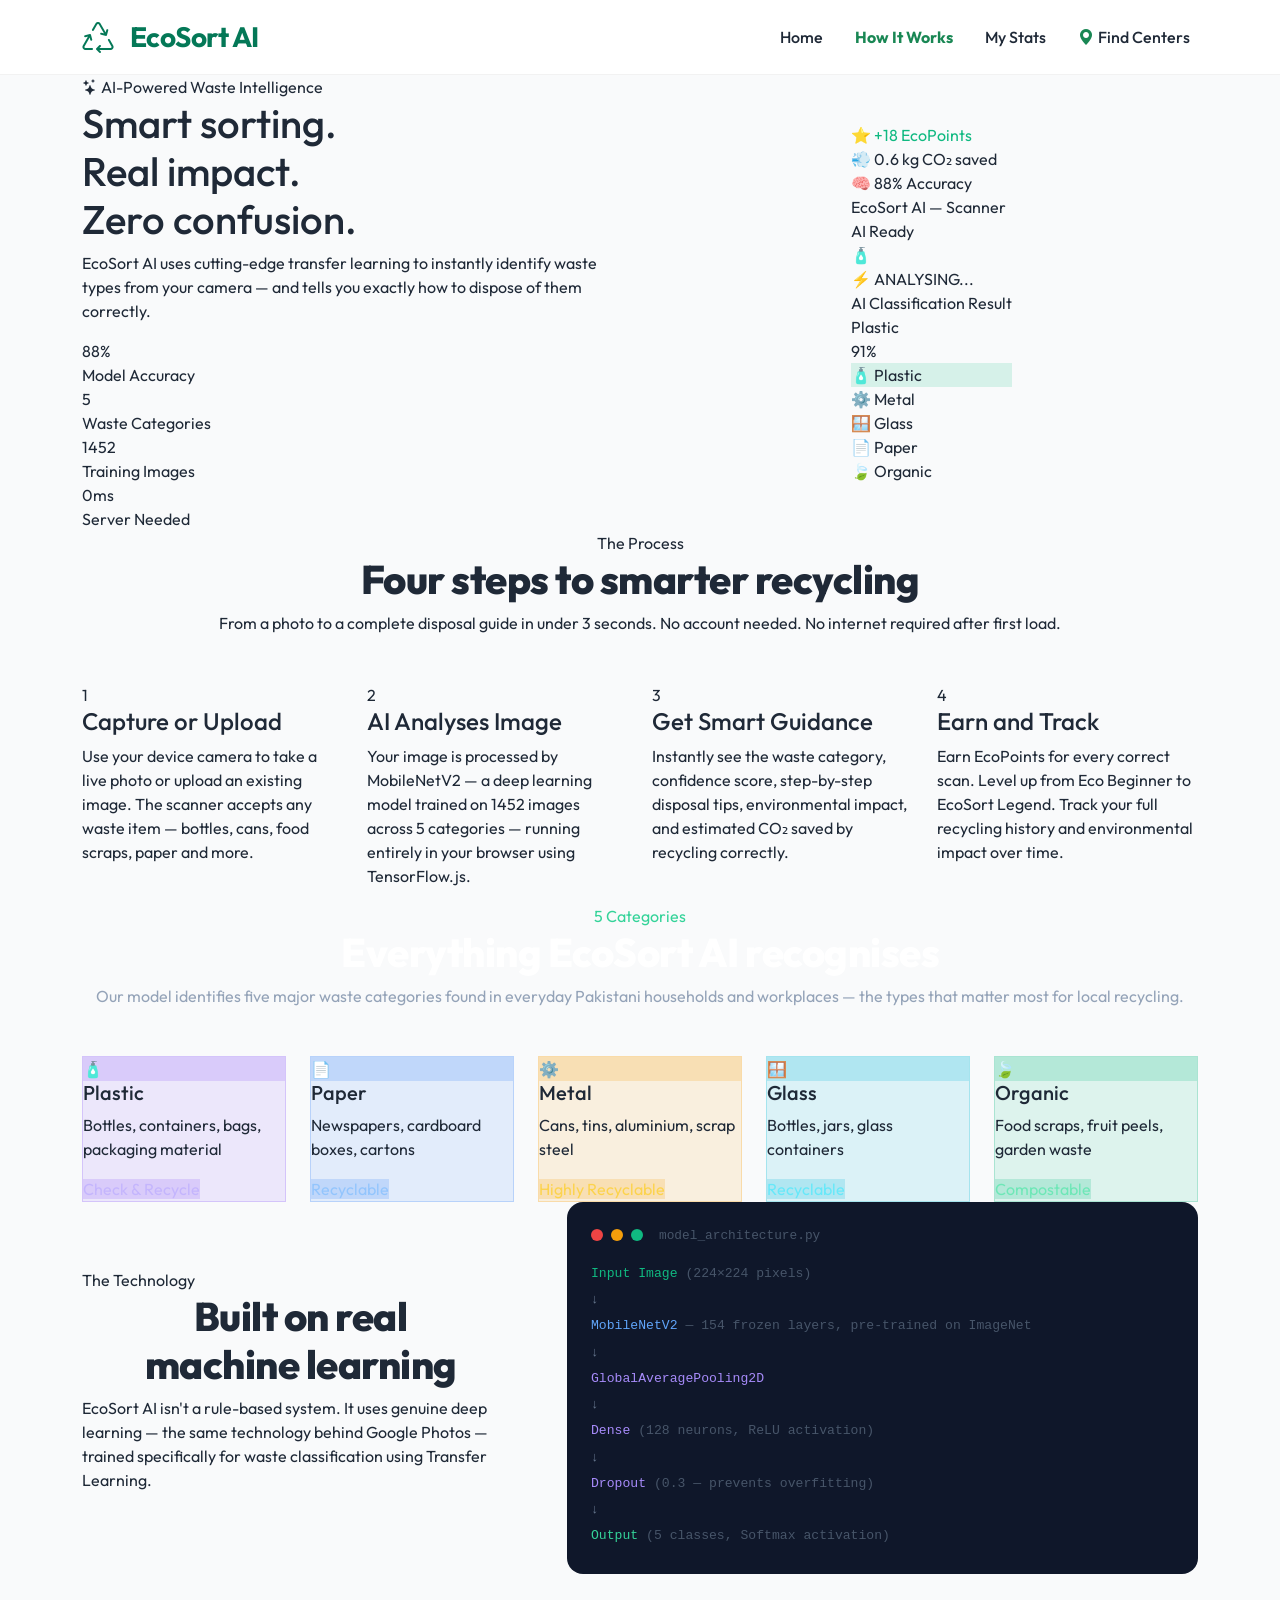
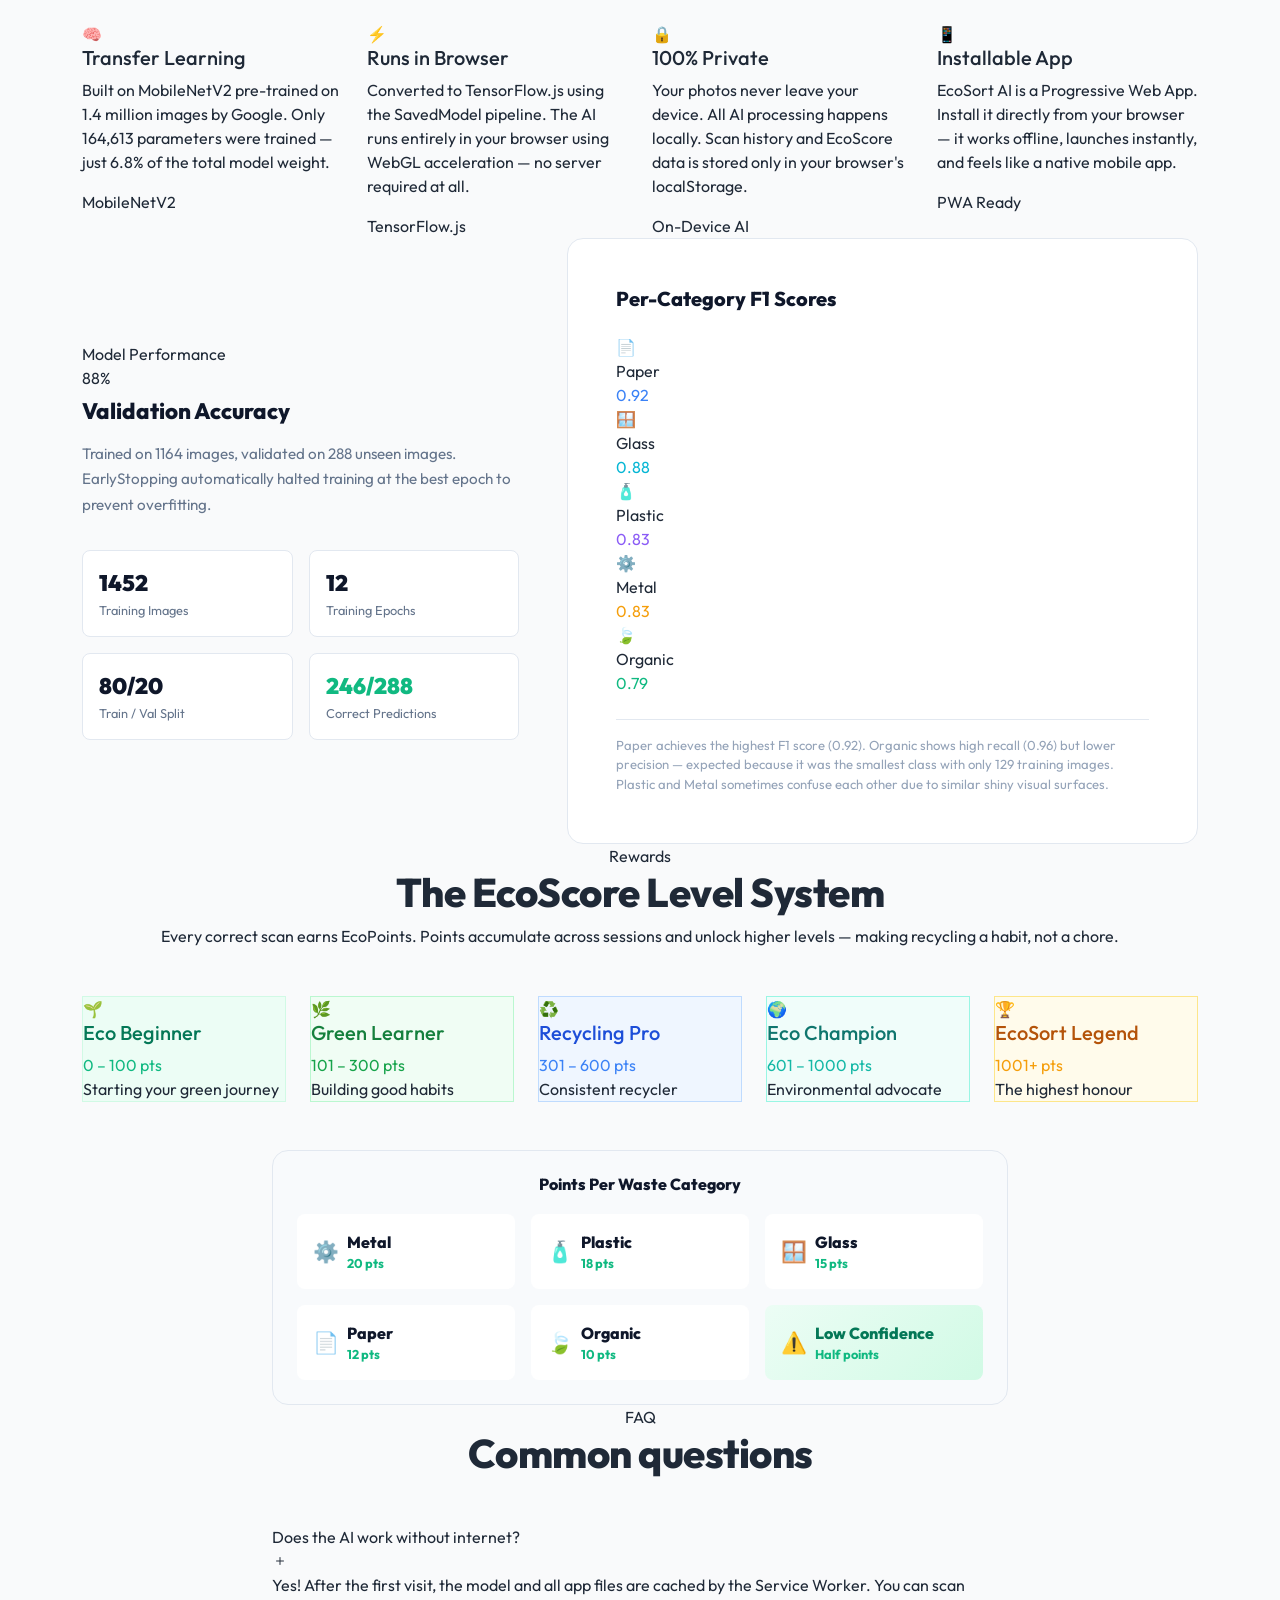
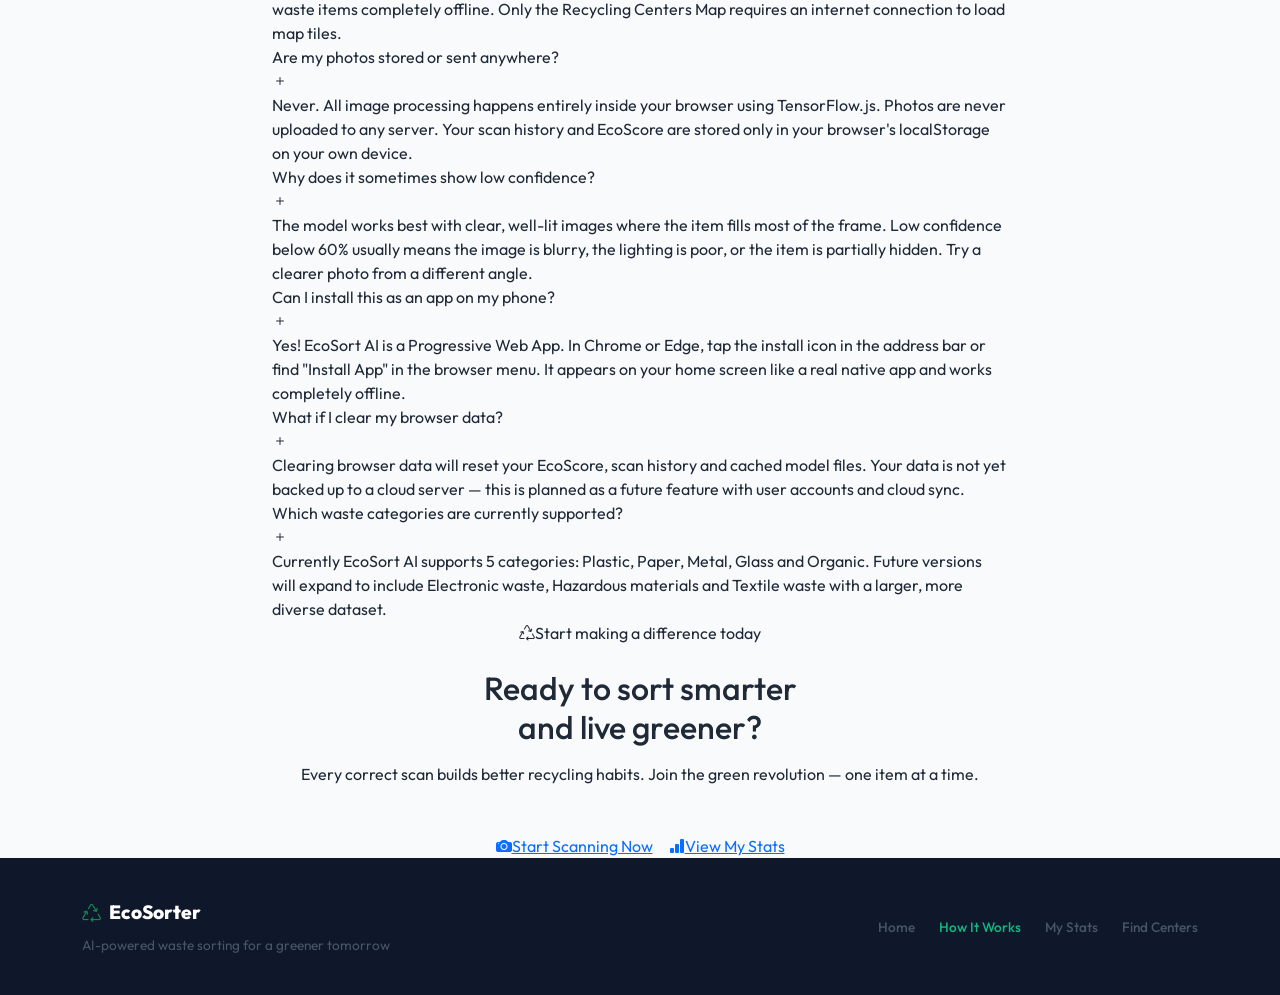
==== about.html @ 0941cddf "Add about page with full explanation of the project" ====
<!DOCTYPE html>
<html lang="en">
<head>
    <meta charset="UTF-8" />
    <meta name="viewport" content="width=device-width, initial-scale=1.0" />
    <title>How It Works — EcoSort AI</title>

    <link href="https://fonts.googleapis.com/css2?family=Outfit:wght@300;400;500;600;700;800;900&display=swap" rel="stylesheet" />
    <link href="https://cdn.jsdelivr.net/npm/bootstrap@5.3.0/dist/css/bootstrap.min.css" rel="stylesheet" />
    <link rel="stylesheet" href="https://cdn.jsdelivr.net/npm/bootstrap-icons@1.11.1/font/bootstrap-icons.css" />
    <link rel="stylesheet" href="css/about.css">
    <link rel="stylesheet" href="css/style.css" />


</head>
<body>

<!-- Navbar -->
<nav class="navbar navbar-expand-lg navbar-custom sticky-top">
    <div class="container">
        <a href="index.html" class="navbar-brand fs-3 d-flex align-items-center gap-3 fw-bold">
            <i class="bi bi-recycle fs-2"></i>EcoSort AI
        </a>
        <button class="navbar-toggler border-0 shadow-none" data-bs-toggle="collapse" data-bs-target="#navlinks">
            <i class="bi bi-list text-dark fs-1"></i>
        </button>
        <div class="collapse navbar-collapse" id="navlinks">
            <ul class="navbar-nav ms-auto align-items-center mt-3 mt-lg-0">
                <li class="nav-item me-lg-3 mb-lg-0 mb-3">
                    <a href="index.html" class="nav-link link-custom">Home</a>
                </li>
                <li class="nav-item mb-lg-0 mb-3 me-lg-3">
                    <a href="how-it-works.html" class="nav-link link-custom text-success fw-bold">How It Works</a>
                </li>
                <li class="nav-item mb-lg-0 mb-3 me-lg-3">
                    <a href="stats.html" class="nav-link link-custom">My Stats</a>
                </li>
                <li class="nav-item mb-lg-0 mb-3">
                    <a href="map.html" class="nav-link link-custom">
                        <i class="bi bi-geo-alt-fill me-1 text-success"></i>Find Centers
                    </a>
                </li>
            </ul>
        </div>
    </div>
</nav>


<!-- Hero -->
<section class="hiw-hero">
    <div class="container position-relative">
        <div class="row align-items-center g-5">
            <div class="col-lg-6">
                <div class="hiw-hero-badge">
                    <i class="bi bi-stars"></i>
                    AI-Powered Waste Intelligence
                </div>
                <h1>Smart sorting.<br /><span>Real impact.</span><br />Zero confusion.</h1>
                <p>EcoSort AI uses cutting-edge transfer learning to instantly identify waste types from your camera — and tells you exactly how to dispose of them correctly.</p>
                <div class="hero-stats">
                    <div class="hero-stat">
                        <div class="num">88<span>%</span></div>
                        <div class="lbl">Model Accuracy</div>
                    </div>
                    <div class="hero-stat">
                        <div class="num">5</div>
                        <div class="lbl">Waste Categories</div>
                    </div>
                    <div class="hero-stat">
                        <div class="num">1452</div>
                        <div class="lbl">Training Images</div>
                    </div>
                    <div class="hero-stat">
                        <div class="num">0<span>ms</span></div>
                        <div class="lbl">Server Needed</div>
                    </div>
                </div>
            </div>
            <div class="col-lg-6 d-flex justify-content-center align-items-center py-4 py-lg-0">
                <div class="scanner-visual-wrap">

                    <!-- Floating badges -->
                    <div class="float-badge float-badge-1">
                        <span>⭐</span>
                        <span style="color:#10B981;">+18 EcoPoints</span>
                    </div>
                    <div class="float-badge float-badge-2">
                        <span>💨</span>
                        <span>0.6 kg CO₂ saved</span>
                    </div>
                    <div class="float-badge-3 d-none d-xl-block">
                        🧠 88% Accuracy
                    </div>

                    <!-- Main scanner card -->
                    <div class="scanner-card-hero">

                        <!-- Top bar -->
                        <div class="scanner-card-topbar">
                            <div class="topbar-dots">
                                <span style="background:#EF4444;"></span>
                                <span style="background:#F59E0B;"></span>
                                <span style="background:#10B981;"></span>
                            </div>
                            <div class="topbar-title">EcoSort AI — Scanner</div>
                            <div class="topbar-status">
                                <div class="topbar-dot-live"></div>
                                AI Ready
                            </div>
                        </div>

                        <!-- Camera viewfinder -->
                        <div class="scanner-viewfinder">
                            <div class="viewfinder-grid"></div>
                            <div class="scan-sweep"></div>

                            <!-- Scanning frame corners -->
                            <div class="scan-frame-hero">
                                <div class="sfh-corner sfh-tl"></div>
                                <div class="sfh-corner sfh-tr"></div>
                                <div class="sfh-corner sfh-bl"></div>
                                <div class="sfh-corner sfh-br"></div>
                            </div>

                            <!-- Animated waste item -->
                            <div class="viewfinder-item" id="viewfinderItem">🧴</div>

                            <div class="scan-processing">⚡ ANALYSING...</div>
                        </div>

                        <!-- Result body -->
                        <div class="scanner-result-body">

                            <!-- Current result display -->
                            <div class="result-category-display">
                                <div class="rcd-label">AI Classification Result</div>
                                <div class="rcd-main">
                                    <div class="rcd-name" id="rcdName">Plastic</div>
                                    <div class="rcd-confidence">91%</div>
                                </div>
                                <div class="rcd-bar-wrap">
                                    <div class="rcd-bar-fill"></div>
                                </div>
                            </div>

                            <!-- All 5 categories mini chips -->
                            <div class="categories-mini-row">
                                <div class="cat-chip">
                                    <span class="cat-chip-emoji">🧴</span>
                                    <span class="cat-chip-name">Plastic</span>
                                </div>
                                <div class="cat-chip">
                                    <span class="cat-chip-emoji">⚙️</span>
                                    <span class="cat-chip-name">Metal</span>
                                </div>
                                <div class="cat-chip">
                                    <span class="cat-chip-emoji">🪟</span>
                                    <span class="cat-chip-name">Glass</span>
                                </div>
                                <div class="cat-chip">
                                    <span class="cat-chip-emoji">📄</span>
                                    <span class="cat-chip-name">Paper</span>
                                </div>
                                <div class="cat-chip">
                                    <span class="cat-chip-emoji">🍃</span>
                                    <span class="cat-chip-name">Organic</span>
                                </div>
                            </div>

                        </div>
                    </div>
                </div>
            </div>
        </div>
    </div>
</section>


<!-- Steps -->
<section class="steps-section">
    <div class="container">
        <div class="text-center mb-5">
            <div class="section-eyebrow">The Process</div>
            <h2 class="section-title">Four steps to <span>smarter recycling</span></h2>
            <p class="section-subtitle mx-auto">From a photo to a complete disposal guide in under 3 seconds. No account needed. No internet required after first load.</p>
        </div>
        <div class="row g-4 align-items-stretch">
            <div class="col-12 col-md-6 col-lg-3">
                <div class="step-card" data-step="1">
                    <div class="step-number">1</div>
                    <h4>Capture or Upload</h4>
                    <p>Use your device camera to take a live photo or upload an existing image. The scanner accepts any waste item — bottles, cans, food scraps, paper and more.</p>
                </div>
            </div>
            <div class="col-12 col-md-6 col-lg-3">
                <div class="step-card" data-step="2">
                    <div class="step-number">2</div>
                    <h4>AI Analyses Image</h4>
                    <p>Your image is processed by MobileNetV2 — a deep learning model trained on 1452 images across 5 categories — running entirely in your browser using TensorFlow.js.</p>
                </div>
            </div>
            <div class="col-12 col-md-6 col-lg-3">
                <div class="step-card" data-step="3">
                    <div class="step-number">3</div>
                    <h4>Get Smart Guidance</h4>
                    <p>Instantly see the waste category, confidence score, step-by-step disposal tips, environmental impact, and estimated CO₂ saved by recycling correctly.</p>
                </div>
            </div>
            <div class="col-12 col-md-6 col-lg-3">
                <div class="step-card" data-step="4">
                    <div class="step-number">4</div>
                    <h4>Earn and Track</h4>
                    <p>Earn EcoPoints for every correct scan. Level up from Eco Beginner to EcoSort Legend. Track your full recycling history and environmental impact over time.</p>
                </div>
            </div>
        </div>
    </div>
</section>


<!-- Categories -->
<section class="categories-section">
    <div class="container">
        <div class="text-center mb-5">
            <div class="section-eyebrow" style="color:#34D399;">5 Categories</div>
            <h2 class="section-title" style="color:white;">Everything EcoSort AI <span>recognises</span></h2>
            <p class="section-subtitle mx-auto" style="color:#94A3B8;">Our model identifies five major waste categories found in everyday Pakistani households and workplaces — the types that matter most for local recycling.</p>
        </div>
        <div class="row g-4">
            <div class="col-6 col-md-4 col-lg">
                <div class="category-card" style="background:rgba(139,92,246,0.12);border:1.5px solid rgba(139,92,246,0.25);">
                    <div class="category-icon-wrap" style="background:rgba(139,92,246,0.2);">🧴</div>
                    <h5>Plastic</h5>
                    <p>Bottles, containers, bags, packaging material</p>
                    <span class="category-tag" style="background:rgba(139,92,246,0.2);color:#C4B5FD;">Check & Recycle</span>
                </div>
            </div>
            <div class="col-6 col-md-4 col-lg">
                <div class="category-card" style="background:rgba(59,130,246,0.12);border:1.5px solid rgba(59,130,246,0.25);">
                    <div class="category-icon-wrap" style="background:rgba(59,130,246,0.2);">📄</div>
                    <h5>Paper</h5>
                    <p>Newspapers, cardboard boxes, cartons</p>
                    <span class="category-tag" style="background:rgba(59,130,246,0.2);color:#93C5FD;">Recyclable</span>
                </div>
            </div>
            <div class="col-6 col-md-4 col-lg">
                <div class="category-card" style="background:rgba(245,158,11,0.12);border:1.5px solid rgba(245,158,11,0.25);">
                    <div class="category-icon-wrap" style="background:rgba(245,158,11,0.2);">⚙️</div>
                    <h5>Metal</h5>
                    <p>Cans, tins, aluminium, scrap steel</p>
                    <span class="category-tag" style="background:rgba(245,158,11,0.2);color:#FCD34D;">Highly Recyclable</span>
                </div>
            </div>
            <div class="col-6 col-md-4 col-lg">
                <div class="category-card" style="background:rgba(6,182,212,0.12);border:1.5px solid rgba(6,182,212,0.25);">
                    <div class="category-icon-wrap" style="background:rgba(6,182,212,0.2);">🪟</div>
                    <h5>Glass</h5>
                    <p>Bottles, jars, glass containers</p>
                    <span class="category-tag" style="background:rgba(6,182,212,0.2);color:#67E8F9;">Recyclable</span>
                </div>
            </div>
            <div class="col-6 col-md-4 col-lg">
                <div class="category-card" style="background:rgba(16,185,129,0.12);border:1.5px solid rgba(16,185,129,0.25);">
                    <div class="category-icon-wrap" style="background:rgba(16,185,129,0.2);">🍃</div>
                    <h5>Organic</h5>
                    <p>Food scraps, fruit peels, garden waste</p>
                    <span class="category-tag" style="background:rgba(16,185,129,0.2);color:#6EE7B7;">Compostable</span>
                </div>
            </div>
        </div>
    </div>
</section>


<!-- Technology -->
<section class="tech-section">
    <div class="container">
        <div class="row align-items-center g-5 mb-5">
            <div class="col-lg-5">
                <div class="section-eyebrow">The Technology</div>
                <h2 class="section-title">Built on real<br /><span>machine learning</span></h2>
                <p class="section-subtitle">EcoSort AI isn't a rule-based system. It uses genuine deep learning — the same technology behind Google Photos — trained specifically for waste classification using Transfer Learning.</p>
            </div>
            <div class="col-lg-7">
                <div class="p-4 rounded-4" style="background:#0F172A;font-family:monospace;">
                    <div class="d-flex align-items-center gap-2 mb-3">
                        <span style="width:12px;height:12px;border-radius:50%;background:#EF4444;display:block;"></span>
                        <span style="width:12px;height:12px;border-radius:50%;background:#F59E0B;display:block;"></span>
                        <span style="width:12px;height:12px;border-radius:50%;background:#10B981;display:block;"></span>
                        <span style="color:#475569;font-size:0.8rem;margin-left:8px;">model_architecture.py</span>
                    </div>
                    <div style="font-size:0.82rem;line-height:2;color:#94A3B8;">
                        <span style="color:#10B981;">Input Image</span><span style="color:#475569;"> (224×224 pixels)</span><br/>
                        <span style="color:#64748B;">   ↓</span><br/>
                        <span style="color:#60A5FA;">MobileNetV2</span><span style="color:#475569;"> — 154 frozen layers, pre-trained on ImageNet</span><br/>
                        <span style="color:#64748B;">   ↓</span><br/>
                        <span style="color:#A78BFA;">GlobalAveragePooling2D</span><br/>
                        <span style="color:#64748B;">   ↓</span><br/>
                        <span style="color:#A78BFA;">Dense</span><span style="color:#475569;"> (128 neurons, ReLU activation)</span><br/>
                        <span style="color:#64748B;">   ↓</span><br/>
                        <span style="color:#A78BFA;">Dropout</span><span style="color:#475569;"> (0.3 — prevents overfitting)</span><br/>
                        <span style="color:#64748B;">   ↓</span><br/>
                        <span style="color:#34D399;">Output</span><span style="color:#475569;"> (5 classes, Softmax activation)</span>
                    </div>
                </div>
            </div>
        </div>
        <div class="row g-4">
            <div class="col-12 col-md-6 col-lg-3">
                <div class="tech-card">
                    <div class="tech-icon">🧠</div>
                    <h5>Transfer Learning</h5>
                    <p>Built on MobileNetV2 pre-trained on 1.4 million images by Google. Only 164,613 parameters were trained — just 6.8% of the total model weight.</p>
                    <span class="tech-badge">MobileNetV2</span>
                </div>
            </div>
            <div class="col-12 col-md-6 col-lg-3">
                <div class="tech-card">
                    <div class="tech-icon">⚡</div>
                    <h5>Runs in Browser</h5>
                    <p>Converted to TensorFlow.js using the SavedModel pipeline. The AI runs entirely in your browser using WebGL acceleration — no server required at all.</p>
                    <span class="tech-badge">TensorFlow.js</span>
                </div>
            </div>
            <div class="col-12 col-md-6 col-lg-3">
                <div class="tech-card">
                    <div class="tech-icon">🔒</div>
                    <h5>100% Private</h5>
                    <p>Your photos never leave your device. All AI processing happens locally. Scan history and EcoScore data is stored only in your browser's localStorage.</p>
                    <span class="tech-badge">On-Device AI</span>
                </div>
            </div>
            <div class="col-12 col-md-6 col-lg-3">
                <div class="tech-card">
                    <div class="tech-icon">📱</div>
                    <h5>Installable App</h5>
                    <p>EcoSort AI is a Progressive Web App. Install it directly from your browser — it works offline, launches instantly, and feels like a native mobile app.</p>
                    <span class="tech-badge">PWA Ready</span>
                </div>
            </div>
        </div>
    </div>
</section>


<!-- Accuracy -->
<section class="accuracy-section">
    <div class="container">
        <div class="row align-items-center g-5">
            <div class="col-lg-5 text-center text-lg-start">
                <div class="section-eyebrow">Model Performance</div>
                <div class="accuracy-big">88%</div>
                <h3 style="font-size:1.4rem;font-weight:800;color:#0F172A;margin-top:8px;margin-bottom:16px;">Validation Accuracy</h3>
                <p style="color:#64748B;font-size:0.95rem;line-height:1.7;">Trained on 1164 images, validated on 288 unseen images. EarlyStopping automatically halted training at the best epoch to prevent overfitting.</p>
                <div class="row g-3 mt-2">
                    <div class="col-6">
                        <div class="p-3 rounded-3" style="background:white;border:1.5px solid #E2E8F0;">
                            <div style="font-size:1.4rem;font-weight:900;color:#0F172A;">1452</div>
                            <div style="font-size:0.8rem;color:#64748B;">Training Images</div>
                        </div>
                    </div>
                    <div class="col-6">
                        <div class="p-3 rounded-3" style="background:white;border:1.5px solid #E2E8F0;">
                            <div style="font-size:1.4rem;font-weight:900;color:#0F172A;">12</div>
                            <div style="font-size:0.8rem;color:#64748B;">Training Epochs</div>
                        </div>
                    </div>
                    <div class="col-6">
                        <div class="p-3 rounded-3" style="background:white;border:1.5px solid #E2E8F0;">
                            <div style="font-size:1.4rem;font-weight:900;color:#0F172A;">80/20</div>
                            <div style="font-size:0.8rem;color:#64748B;">Train / Val Split</div>
                        </div>
                    </div>
                    <div class="col-6">
                        <div class="p-3 rounded-3" style="background:white;border:1.5px solid #E2E8F0;">
                            <div style="font-size:1.4rem;font-weight:900;color:#10B981;">246/288</div>
                            <div style="font-size:0.8rem;color:#64748B;">Correct Predictions</div>
                        </div>
                    </div>
                </div>
            </div>
            <div class="col-lg-7">
                <div class="bg-white p-4 p-md-5 rounded-4" style="border:1.5px solid #E2E8F0;">
                    <h5 style="font-weight:800;color:#0F172A;margin-bottom:24px;">Per-Category F1 Scores</h5>
                    <div class="class-row">
                        <div class="class-emoji">📄</div>
                        <div class="class-name">Paper</div>
                        <div class="class-bar-wrap"><div class="class-bar" style="width:0%;background:linear-gradient(90deg,#3B82F6,#1D4ED8);" data-width="92%"></div></div>
                        <div class="class-pct" style="color:#3B82F6;">0.92</div>
                    </div>
                    <div class="class-row">
                        <div class="class-emoji">🪟</div>
                        <div class="class-name">Glass</div>
                        <div class="class-bar-wrap"><div class="class-bar" style="width:0%;background:linear-gradient(90deg,#06B6D4,#0891B2);" data-width="88%"></div></div>
                        <div class="class-pct" style="color:#06B6D4;">0.88</div>
                    </div>
                    <div class="class-row">
                        <div class="class-emoji">🧴</div>
                        <div class="class-name">Plastic</div>
                        <div class="class-bar-wrap"><div class="class-bar" style="width:0%;background:linear-gradient(90deg,#8B5CF6,#6D28D9);" data-width="83%"></div></div>
                        <div class="class-pct" style="color:#8B5CF6;">0.83</div>
                    </div>
                    <div class="class-row">
                        <div class="class-emoji">⚙️</div>
                        <div class="class-name">Metal</div>
                        <div class="class-bar-wrap"><div class="class-bar" style="width:0%;background:linear-gradient(90deg,#F59E0B,#D97706);" data-width="83%"></div></div>
                        <div class="class-pct" style="color:#F59E0B;">0.83</div>
                    </div>
                    <div class="class-row">
                        <div class="class-emoji">🍃</div>
                        <div class="class-name">Organic</div>
                        <div class="class-bar-wrap"><div class="class-bar" style="width:0%;background:linear-gradient(90deg,#10B981,#047857);" data-width="79%"></div></div>
                        <div class="class-pct" style="color:#10B981;">0.79</div>
                    </div>
                    <p class="mt-4 mb-0" style="font-size:0.82rem;color:#94A3B8;border-top:1px solid #E2E8F0;padding-top:16px;">
                        Paper achieves the highest F1 score (0.92). Organic shows high recall (0.96) but lower precision — expected because it was the smallest class with only 129 training images. Plastic and Metal sometimes confuse each other due to similar shiny visual surfaces.
                    </p>
                </div>
            </div>
        </div>
    </div>
</section>


<!-- EcoScore -->
<section class="ecoscore-section">
    <div class="container">
        <div class="text-center mb-5">
            <div class="section-eyebrow">Rewards</div>
            <h2 class="section-title">The <span>EcoScore</span> Level System</h2>
            <p class="section-subtitle mx-auto">Every correct scan earns EcoPoints. Points accumulate across sessions and unlock higher levels — making recycling a habit, not a chore.</p>
        </div>
        <div class="row g-4 mb-5">
            <div class="col-6 col-md-4 col-lg">
                <div class="score-level-card" style="background:#ECFDF5;border:1.5px solid #D1FAE5;">
                    <div class="score-level-emoji">🌱</div>
                    <h5 style="color:#047857;">Eco Beginner</h5>
                    <div class="pts" style="color:#10B981;">0 – 100 pts</div>
                    <div class="desc">Starting your green journey</div>
                </div>
            </div>
            <div class="col-6 col-md-4 col-lg">
                <div class="score-level-card" style="background:#F0FDF4;border:1.5px solid #BBF7D0;">
                    <div class="score-level-emoji">🌿</div>
                    <h5 style="color:#15803D;">Green Learner</h5>
                    <div class="pts" style="color:#16A34A;">101 – 300 pts</div>
                    <div class="desc">Building good habits</div>
                </div>
            </div>
            <div class="col-6 col-md-4 col-lg">
                <div class="score-level-card" style="background:#EFF6FF;border:1.5px solid #BFDBFE;">
                    <div class="score-level-emoji">♻️</div>
                    <h5 style="color:#1D4ED8;">Recycling Pro</h5>
                    <div class="pts" style="color:#3B82F6;">301 – 600 pts</div>
                    <div class="desc">Consistent recycler</div>
                </div>
            </div>
            <div class="col-6 col-md-4 col-lg">
                <div class="score-level-card" style="background:#F0FDFA;border:1.5px solid #99F6E4;">
                    <div class="score-level-emoji">🌍</div>
                    <h5 style="color:#0F766E;">Eco Champion</h5>
                    <div class="pts" style="color:#14B8A6;">601 – 1000 pts</div>
                    <div class="desc">Environmental advocate</div>
                </div>
            </div>
            <div class="col-6 col-md-4 col-lg">
                <div class="score-level-card" style="background:#FFFBEB;border:1.5px solid #FDE68A;">
                    <div class="score-level-emoji">🏆</div>
                    <h5 style="color:#B45309;">EcoSort Legend</h5>
                    <div class="pts" style="color:#F59E0B;">1001+ pts</div>
                    <div class="desc">The highest honour</div>
                </div>
            </div>
        </div>
        <div class="row justify-content-center">
            <div class="col-lg-8">
                <div class="p-4 rounded-4" style="background:#F8FAFC;border:1.5px solid #E2E8F0;">
                    <h6 style="font-weight:800;color:#0F172A;margin-bottom:20px;text-align:center;">Points Per Waste Category</h6>
                    <div class="row g-3">
                        <div class="col-6 col-md-4">
                            <div class="d-flex align-items-center gap-2 p-3 bg-white rounded-3">
                                <span style="font-size:1.3rem;">⚙️</span>
                                <div><div style="font-weight:800;color:#0F172A;">Metal</div><div style="font-size:0.8rem;color:#10B981;font-weight:700;">20 pts</div></div>
                            </div>
                        </div>
                        <div class="col-6 col-md-4">
                            <div class="d-flex align-items-center gap-2 p-3 bg-white rounded-3">
                                <span style="font-size:1.3rem;">🧴</span>
                                <div><div style="font-weight:800;color:#0F172A;">Plastic</div><div style="font-size:0.8rem;color:#10B981;font-weight:700;">18 pts</div></div>
                            </div>
                        </div>
                        <div class="col-6 col-md-4">
                            <div class="d-flex align-items-center gap-2 p-3 bg-white rounded-3">
                                <span style="font-size:1.3rem;">🪟</span>
                                <div><div style="font-weight:800;color:#0F172A;">Glass</div><div style="font-size:0.8rem;color:#10B981;font-weight:700;">15 pts</div></div>
                            </div>
                        </div>
                        <div class="col-6 col-md-4">
                            <div class="d-flex align-items-center gap-2 p-3 bg-white rounded-3">
                                <span style="font-size:1.3rem;">📄</span>
                                <div><div style="font-weight:800;color:#0F172A;">Paper</div><div style="font-size:0.8rem;color:#10B981;font-weight:700;">12 pts</div></div>
                            </div>
                        </div>
                        <div class="col-6 col-md-4">
                            <div class="d-flex align-items-center gap-2 p-3 bg-white rounded-3">
                                <span style="font-size:1.3rem;">🍃</span>
                                <div><div style="font-weight:800;color:#0F172A;">Organic</div><div style="font-size:0.8rem;color:#10B981;font-weight:700;">10 pts</div></div>
                            </div>
                        </div>
                        <div class="col-6 col-md-4">
                            <div class="d-flex align-items-center gap-2 p-3 rounded-3" style="background:linear-gradient(135deg,#ECFDF5,#D1FAE5);">
                                <span style="font-size:1.3rem;">⚠️</span>
                                <div><div style="font-weight:800;color:#047857;">Low Confidence</div><div style="font-size:0.8rem;color:#10B981;font-weight:700;">Half points</div></div>
                            </div>
                        </div>
                    </div>
                </div>
            </div>
        </div>
    </div>
</section>


<!-- FAQ -->
<section class="faq-section">
    <div class="container">
        <div class="text-center mb-5">
            <div class="section-eyebrow">FAQ</div>
            <h2 class="section-title">Common <span>questions</span></h2>
        </div>
        <div class="row justify-content-center">
            <div class="col-lg-8">

                <div class="faq-item" onclick="toggleFAQ(this)">
                    <div class="faq-question">Does the AI work without internet?<div class="faq-icon"><i class="bi bi-plus"></i></div></div>
                    <div class="faq-answer">Yes! After the first visit, the model and all app files are cached by the Service Worker. You can scan waste items completely offline. Only the Recycling Centers Map requires an internet connection to load map tiles.</div>
                </div>

                <div class="faq-item" onclick="toggleFAQ(this)">
                    <div class="faq-question">Are my photos stored or sent anywhere?<div class="faq-icon"><i class="bi bi-plus"></i></div></div>
                    <div class="faq-answer">Never. All image processing happens entirely inside your browser using TensorFlow.js. Photos are never uploaded to any server. Your scan history and EcoScore are stored only in your browser's localStorage on your own device.</div>
                </div>

                <div class="faq-item" onclick="toggleFAQ(this)">
                    <div class="faq-question">Why does it sometimes show low confidence?<div class="faq-icon"><i class="bi bi-plus"></i></div></div>
                    <div class="faq-answer">The model works best with clear, well-lit images where the item fills most of the frame. Low confidence below 60% usually means the image is blurry, the lighting is poor, or the item is partially hidden. Try a clearer photo from a different angle.</div>
                </div>

                <div class="faq-item" onclick="toggleFAQ(this)">
                    <div class="faq-question">Can I install this as an app on my phone?<div class="faq-icon"><i class="bi bi-plus"></i></div></div>
                    <div class="faq-answer">Yes! EcoSort AI is a Progressive Web App. In Chrome or Edge, tap the install icon in the address bar or find "Install App" in the browser menu. It appears on your home screen like a real native app and works completely offline.</div>
                </div>

                <div class="faq-item" onclick="toggleFAQ(this)">
                    <div class="faq-question">What if I clear my browser data?<div class="faq-icon"><i class="bi bi-plus"></i></div></div>
                    <div class="faq-answer">Clearing browser data will reset your EcoScore, scan history and cached model files. Your data is not yet backed up to a cloud server — this is planned as a future feature with user accounts and cloud sync.</div>
                </div>

                <div class="faq-item" onclick="toggleFAQ(this)">
                    <div class="faq-question">Which waste categories are currently supported?<div class="faq-icon"><i class="bi bi-plus"></i></div></div>
                    <div class="faq-answer">Currently EcoSort AI supports 5 categories: Plastic, Paper, Metal, Glass and Organic. Future versions will expand to include Electronic waste, Hazardous materials and Textile waste with a larger, more diverse dataset.</div>
                </div>

            </div>
        </div>
    </div>
</section>


<!-- CTA -->
<section class="cta-section">
    <div class="container position-relative text-center">
        <div class="row justify-content-center">
            <div class="col-lg-8">
                <div class="hiw-hero-badge d-inline-flex mb-4">
                    <i class="bi bi-recycle"></i>Start making a difference today
                </div>
                <h2>Ready to sort smarter<br />and live <span>greener?</span></h2>
                <p class="mt-3 mb-5">Every correct scan builds better recycling habits. Join the green revolution — one item at a time.</p>
                <div class="d-flex gap-3 justify-content-center flex-wrap">
                    <a href="index.html#scanner" class="btn-cta">
                        <i class="bi bi-camera-fill"></i>Start Scanning Now
                    </a>
                    <a href="stats.html" class="btn-cta-outline">
                        <i class="bi bi-bar-chart-fill"></i>View My Stats
                    </a>
                </div>
            </div>
        </div>
    </div>
</section>


<!-- Footer -->
<footer style="background:#0F172A;padding:40px 0;">
    <div class="container">
        <div class="row align-items-center">
            <div class="col-md-6 text-center text-md-start mb-3 mb-md-0">
                <div style="color:white;font-weight:800;font-size:1.2rem;display:flex;align-items:center;gap:8px;">
                    <i class="bi bi-recycle text-success"></i>EcoSorter
                </div>
                <p style="color:#475569;font-size:0.85rem;margin-top:8px;margin-bottom:0;">AI-powered waste sorting for a greener tomorrow</p>
            </div>
            <div class="col-md-6 text-center text-md-end">
                <div class="d-flex gap-4 justify-content-center justify-content-md-end flex-wrap">
                    <a href="index.html" style="color:#475569;text-decoration:none;font-size:0.85rem;font-weight:500;" onmouseover="this.style.color='#10B981'" onmouseout="this.style.color='#475569'">Home</a>
                    <a href="how-it-works.html" style="color:#10B981;text-decoration:none;font-size:0.85rem;font-weight:500;">How It Works</a>
                    <a href="stats.html" style="color:#475569;text-decoration:none;font-size:0.85rem;font-weight:500;" onmouseover="this.style.color='#10B981'" onmouseout="this.style.color='#475569'">My Stats</a>
                    <a href="map.html" style="color:#475569;text-decoration:none;font-size:0.85rem;font-weight:500;" onmouseover="this.style.color='#10B981'" onmouseout="this.style.color='#475569'">Find Centers</a>
                </div>
            </div>
        </div>
    </div>
</footer>

<script src="https://cdn.jsdelivr.net/npm/bootstrap@5.3.0/dist/js/bootstrap.bundle.min.js"></script>
<script src="js/app.js"></script>
<script>
    // FAQ accordion
    function toggleFAQ(item) {
        const isOpen = item.classList.contains('open');
        document.querySelectorAll('.faq-item').forEach(i => i.classList.remove('open'));
        if (!isOpen) item.classList.add('open');
    }

    // Hero scanner — cycle through waste categories
    const categories = [
        { emoji: '🧴', name: 'Plastic',  conf: '91%' },
        { emoji: '⚙️',  name: 'Metal',   conf: '84%' },
        { emoji: '🪟', name: 'Glass',   conf: '88%' },
        { emoji: '🍃', name: 'Organic', conf: '79%' },
        { emoji: '📄', name: 'Paper',   conf: '95%' },
    ];
    let catIndex = 0;
    const vfItem  = document.getElementById('viewfinderItem');
    const rcdName = document.getElementById('rcdName');
    const chips   = document.querySelectorAll('.cat-chip');

    function cycleCategory() {
        // Fade out
        if (vfItem)  { vfItem.style.opacity  = '0'; vfItem.style.transform  = 'scale(0.6)'; }
        if (rcdName) { rcdName.style.opacity = '0'; rcdName.style.transform = 'translateY(6px)'; }

        setTimeout(() => {
            catIndex = (catIndex + 1) % categories.length;
            const cat = categories[catIndex];

            // Update content
            if (vfItem)  vfItem.textContent  = cat.emoji;
            if (rcdName) rcdName.textContent = cat.name;

            // Highlight matching chip
            chips.forEach((chip, i) => {
                const isActive = i === catIndex % chips.length;
                chip.style.background    = isActive ? 'rgba(16,185,129,0.15)' : 'rgba(255,255,255,0.04)';
                chip.style.borderColor   = isActive ? 'rgba(16,185,129,0.4)'  : 'rgba(255,255,255,0.07)';
            });

            // Fade back in
            if (vfItem) {
                vfItem.style.transition  = 'opacity 0.4s ease, transform 0.4s ease';
                vfItem.style.opacity     = '1';
                vfItem.style.transform   = 'scale(1)';
            }
            if (rcdName) {
                rcdName.style.transition = 'opacity 0.4s ease, transform 0.4s ease';
                rcdName.style.opacity    = '1';
                rcdName.style.transform  = 'translateY(0)';
            }
        }, 350);
    }

    // Set initial styles
    if (vfItem)  { vfItem.style.transition  = 'opacity 0.4s ease, transform 0.4s ease'; }
    if (rcdName) { rcdName.style.transition = 'opacity 0.4s ease, transform 0.4s ease'; }
    // Highlight first chip
    if (chips.length) {
        chips[0].style.background  = 'rgba(16,185,129,0.15)';
        chips[0].style.borderColor = 'rgba(16,185,129,0.4)';
    }
    // Start cycling every 3 seconds
    setInterval(cycleCategory, 3000);

    // Animate accuracy bars when scrolled into view
    const bars = document.querySelectorAll('.class-bar[data-width]');
    const observer = new IntersectionObserver((entries) => {
        entries.forEach(entry => {
            if (entry.isIntersecting) {
                bars.forEach(bar => {
                    setTimeout(() => {
                        bar.style.transition = 'width 1s ease';
                        bar.style.width = bar.getAttribute('data-width');
                    }, 150);
                });
                observer.disconnect();
            }
        });
    }, { threshold: 0.3 });

    const accuracyEl = document.querySelector('.accuracy-section');
    if (accuracyEl) observer.observe(accuracyEl);
</script>

</body>
</html>
---- css/style.css ----
*{
    margin: 0;
    padding: 0;
    box-sizing: border-box;
}

:root{
    --eco-green-primary: #10B981;
    --eco-green-dark: #047857;
    --eco-green-light: #D1FAE5;
    --text-dark: #1F2937;
    --text-muted: #6B7280;
    --bg-color: #F9FAFB;
}
body{
    background-color: var(--bg-color);
    color: var(--text-dark);
    font-family: "Outfit", sans-serif;
}

.navbar-custom{
     background: rgba(255, 255, 255, 0.95);
     border-bottom: 1px solid rgba(0, 0, 0, 0.05);
     backdrop-filter: blur(10px);
     /* background: var(--eco-green-dark); */
}
.navbar-custom .navbar-brand{
    color: var(--eco-green-dark) !important;
    font-weight: 800;
    letter-spacing: -0.5px;
}
.link-custom{
    color: var(--text-dark);
    font-weight: 500;
    transition: color 0.3s ease;
}
.link-custom:hover {
    color: var(--eco-green-primary);
}
/* button span{
    filter: invert(1);
} */



.badge-eco{
    background: linear-gradient(135deg, #10B981, #047857);
    /* color: black; */
    border-radius: 20px;
}

.hero-section{
    background: linear-gradient(135deg, #ECFDF5 0%, rgba(255, 255, 255, 1) 100%);
    padding-top: 120px;
    padding-bottom: 100px;
    position: relative;
    overflow: hidden;
}
.hero-title{
    font-size: 4rem;
    font-weight: 800;
    letter-spacing: -1px;
    color: var(--text-dark);
    line-height: 1.1;
    margin-bottom: 24px;
}
.hero-title span{
     background: linear-gradient(135deg, #10b981, #047857);
        -webkit-background-clip: text;
        -webkit-text-fill-color: transparent;
}
.hero-subtitle {
        font-size: 1.25rem;
        color: var(--text-muted);
        margin-bottom: 40px;
        font-weight: 400;
        line-height: 1.6;
}
.btn-primary-custom{
    /* display: inline-flex;
    justify-content: center;
    align-items: center; */
    background: linear-gradient(135deg, #10b981, #047857);
        color: white;
        border: none;
        padding: 14px 36px;
        border-radius: 30px;
        font-size: 1.1rem;
        font-weight: 600;
        transition: all 0.3s ease;
        box-shadow: 0 4px 15px rgba(16, 185, 129, 0.3);
        text-decoration: none;
}
.btn-primary-custom:hover {
   transform: translateY(-3px);
   box-shadow: 0 8px 25px rgba(16, 185, 129, 0.4);
   color: white;
}
.hero-img {
        max-width: 100%;
        animation: float 6s ease-in-out infinite;
 }
 @keyframes float {
        0% {
          transform: translateY(0px);
        }

        50% {
          transform: translateY(-20px);
        }

        100% {
          transform: translateY(0px);
        }
      }
/* .hero-title{
    white-space: nowrap;
} */

.section-title{
    text-align: center;
    font-weight: 800;
    font-size: 2.5rem;
    letter-spacing: -0.5px;
    color: var(--text-dark);
}

.scanner-card{
    background-color: white;
}

.result-image{
    background-color: var(--eco-green-light);
}
.results-column{
    background-color: white;
    position: relative;
    overflow: hidden;
}
.results-column::before{
    content: "";
    position: absolute;
    top: 0;
    left: 0;
    width: 100%;
    height: 6px;

    background: linear-gradient(90deg, #10b981, #34d399);
}
.webcam-placeholder{
    border: 2px dashed var(--eco-green-primary);
}
.result-tag{
    background-color: var(--eco-green-dark);
    color: white;
    background: rgba(4, 120, 87, 0.8);
}
@media(max-width:244px){
    .result-tag{
        color: var(--eco-green-dark);
        background: none;
    }
}
@media(max-width:288px){
        .webcam-head{
        flex-direction: column;
        justify-content: center;
        align-items: center;
        text-align: center;
    }
}




#cameraOverlay{
    position: fixed !important;
    inset: 0 !important;
    width: 100vw !important;
    height: 100vh !important;
    z-index: 9999 !important;
    background: rgba(0, 0, 0, 0.8);
    overflow: hidden;
    margin-top: 0;

}


.footer-links div{
    padding: 0;
    list-style: none;  
}
.footer-links div a{
    padding: 0;
    list-style: none;
    margin-bottom: 16px;
    color: var(--text-muted);
    text-decoration: none;
    font-weight: 500;
    transition: all 0.3s ease;
}
.footer-links div a:hover{
    color: var(--eco-green-primary);
    padding-left: 6px;
}
.footer-links h5{
    font-weight: 700;
    margin-bottom: 24px;
    color: var(--text-dark);
    font-size: 1.1rem;

}
#subscribeBtn{
    background-color: var(--eco-green-primary);
    border: none;
}

.footer-logo{
    color: var(--eco-green-dark);
    font-weight: 800;
    font-size: 1.5rem;
    margin-bottom: 20px;
    letter-spacing: -0.5px;
}
.footer-text{
    color: var(--text-muted);
    margin-bottom: 24px;
    line-height: 1.6;
}
.social-links a {
    display: inline-flex;
    align-items: center;
    justify-content: center;
    width: 44px;
    height: 44px;
    border-radius: 50%;
    background-color: var(--eco-green-light);
    color: var(--eco-green-dark);
    margin-right: 12px;
    font-size: 1.2rem;

}
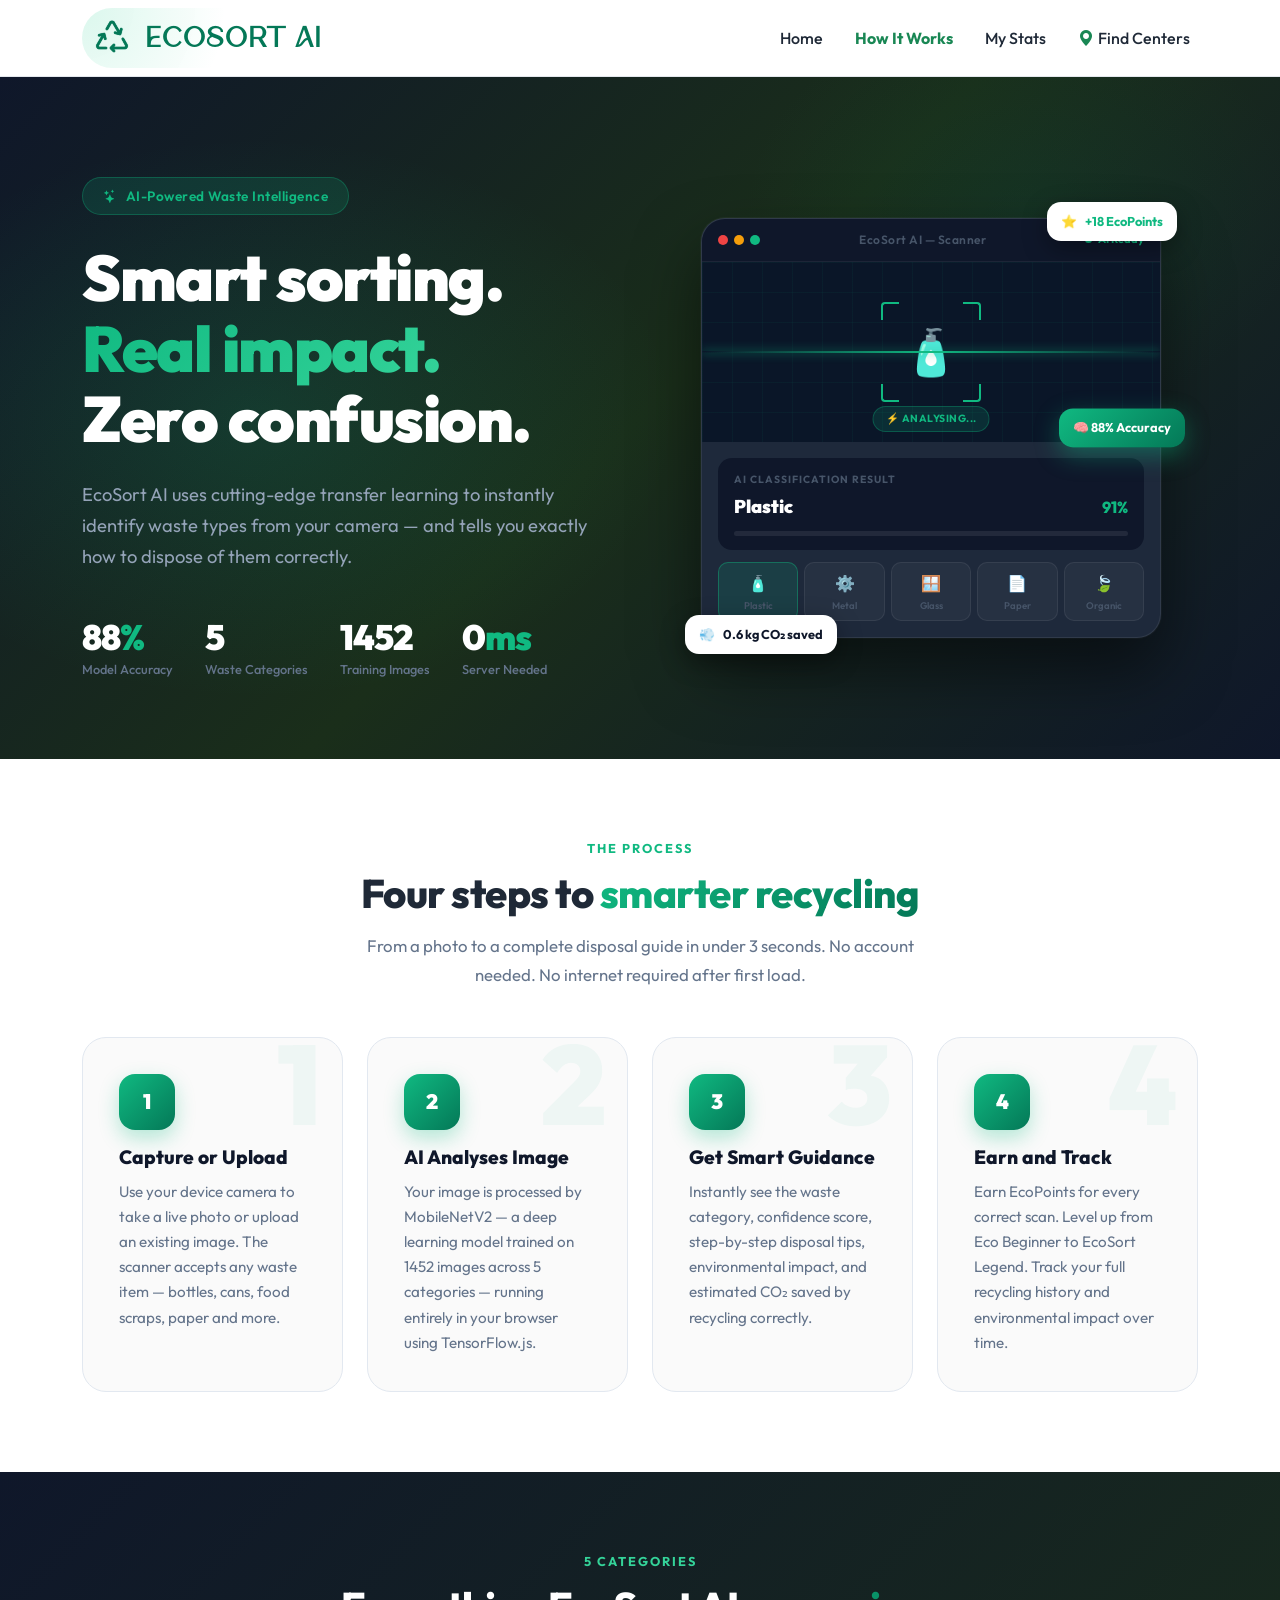
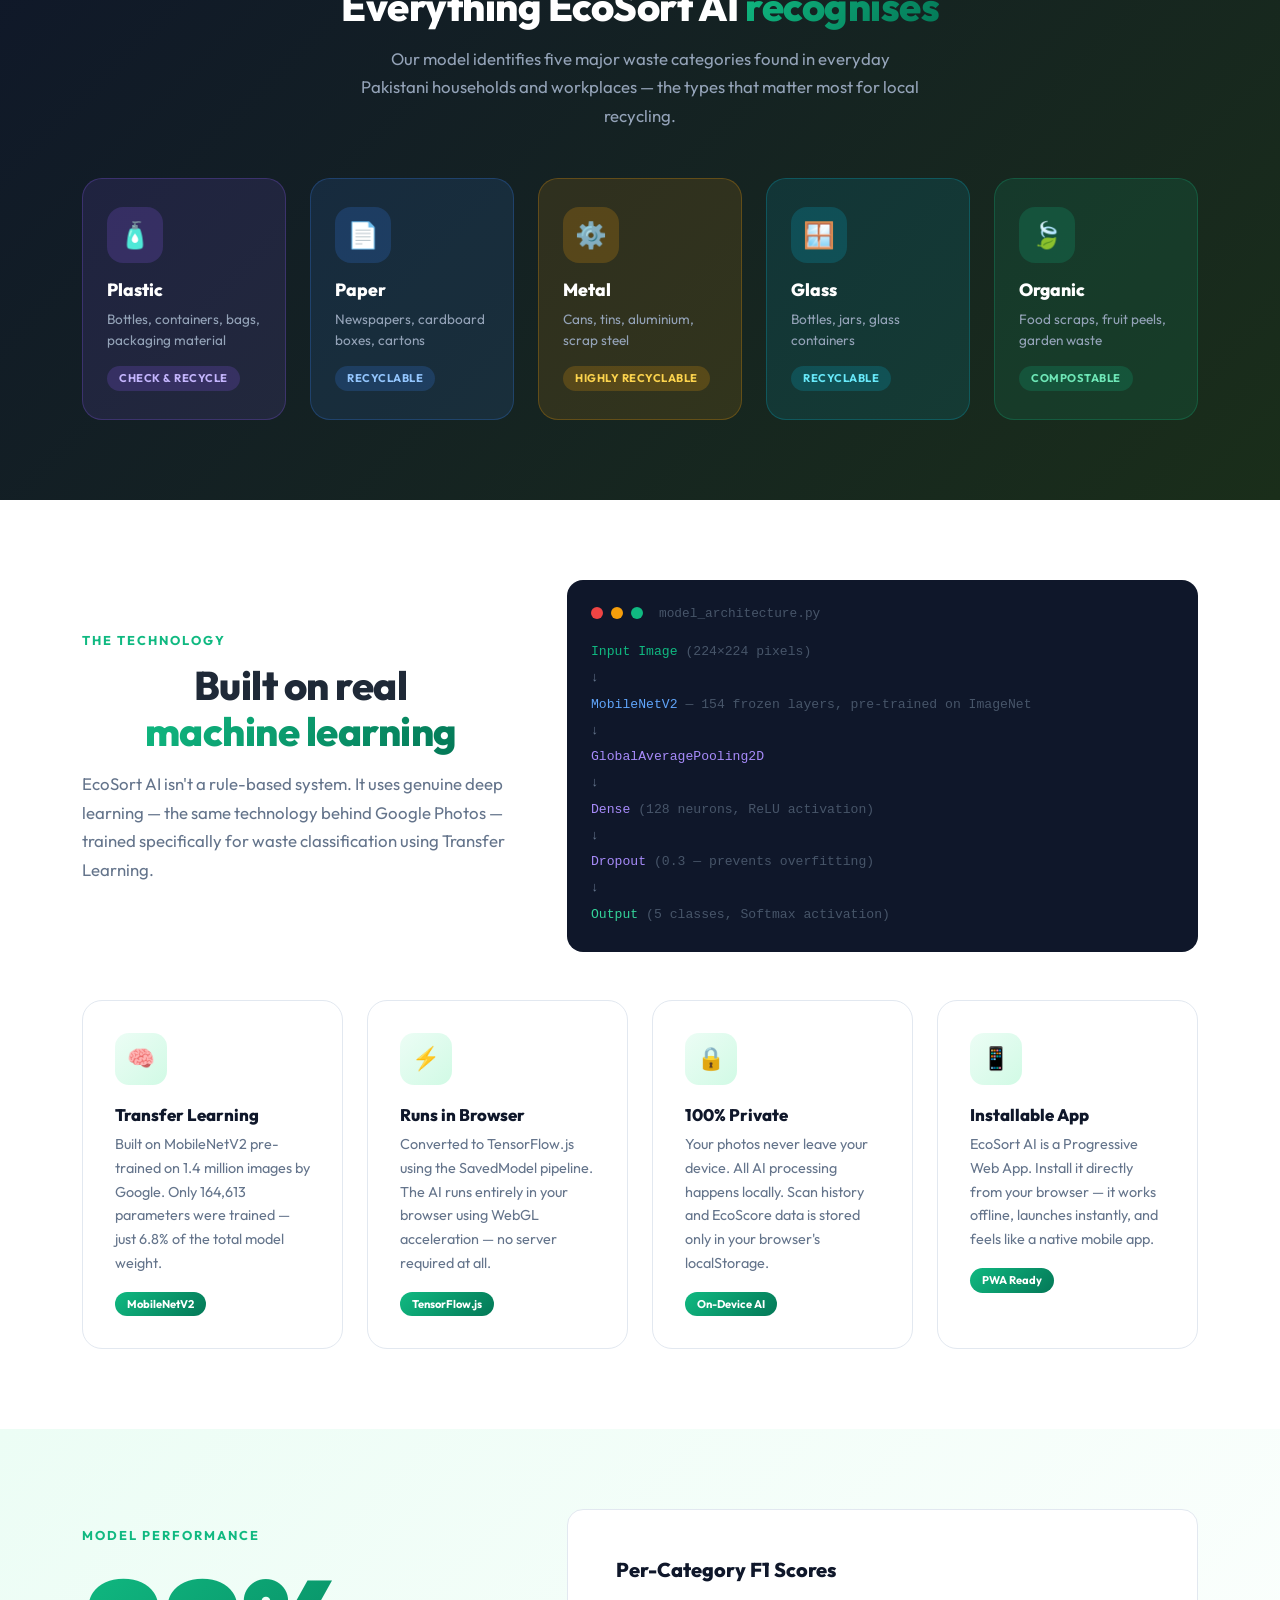
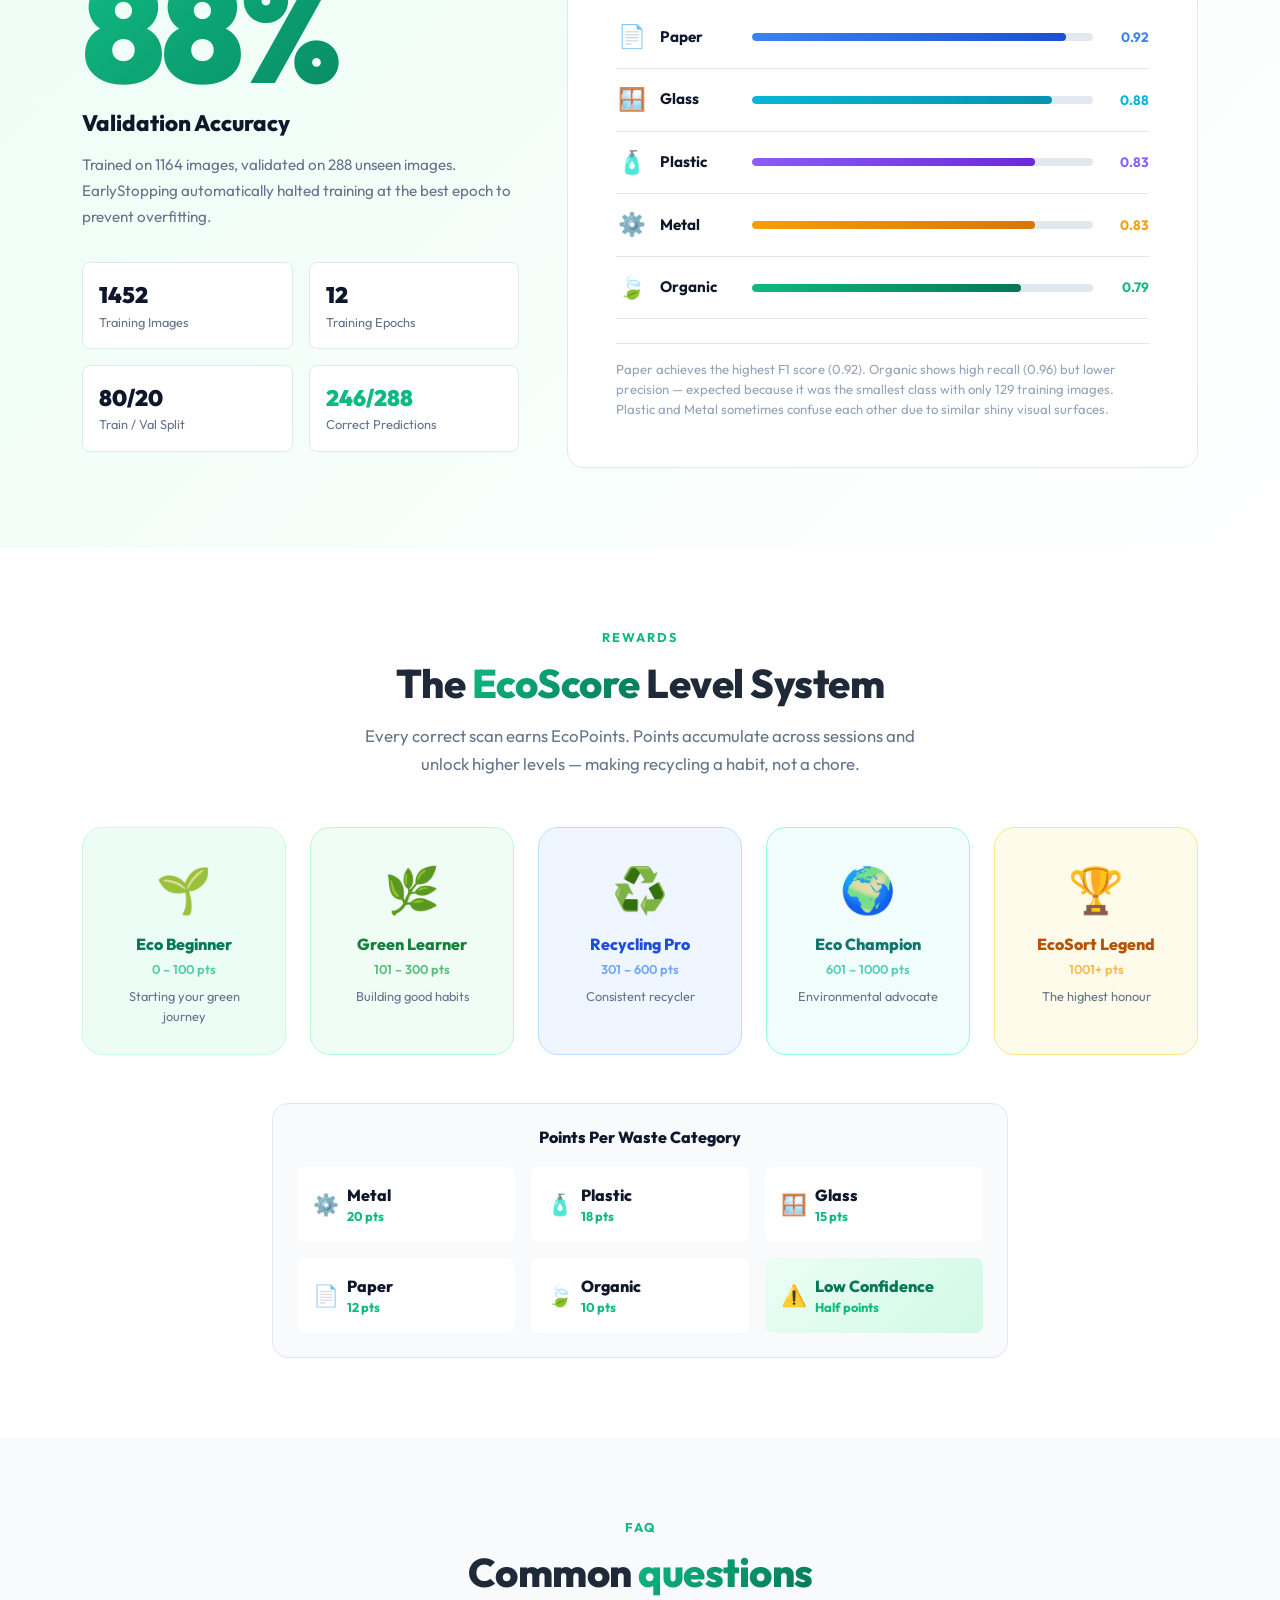
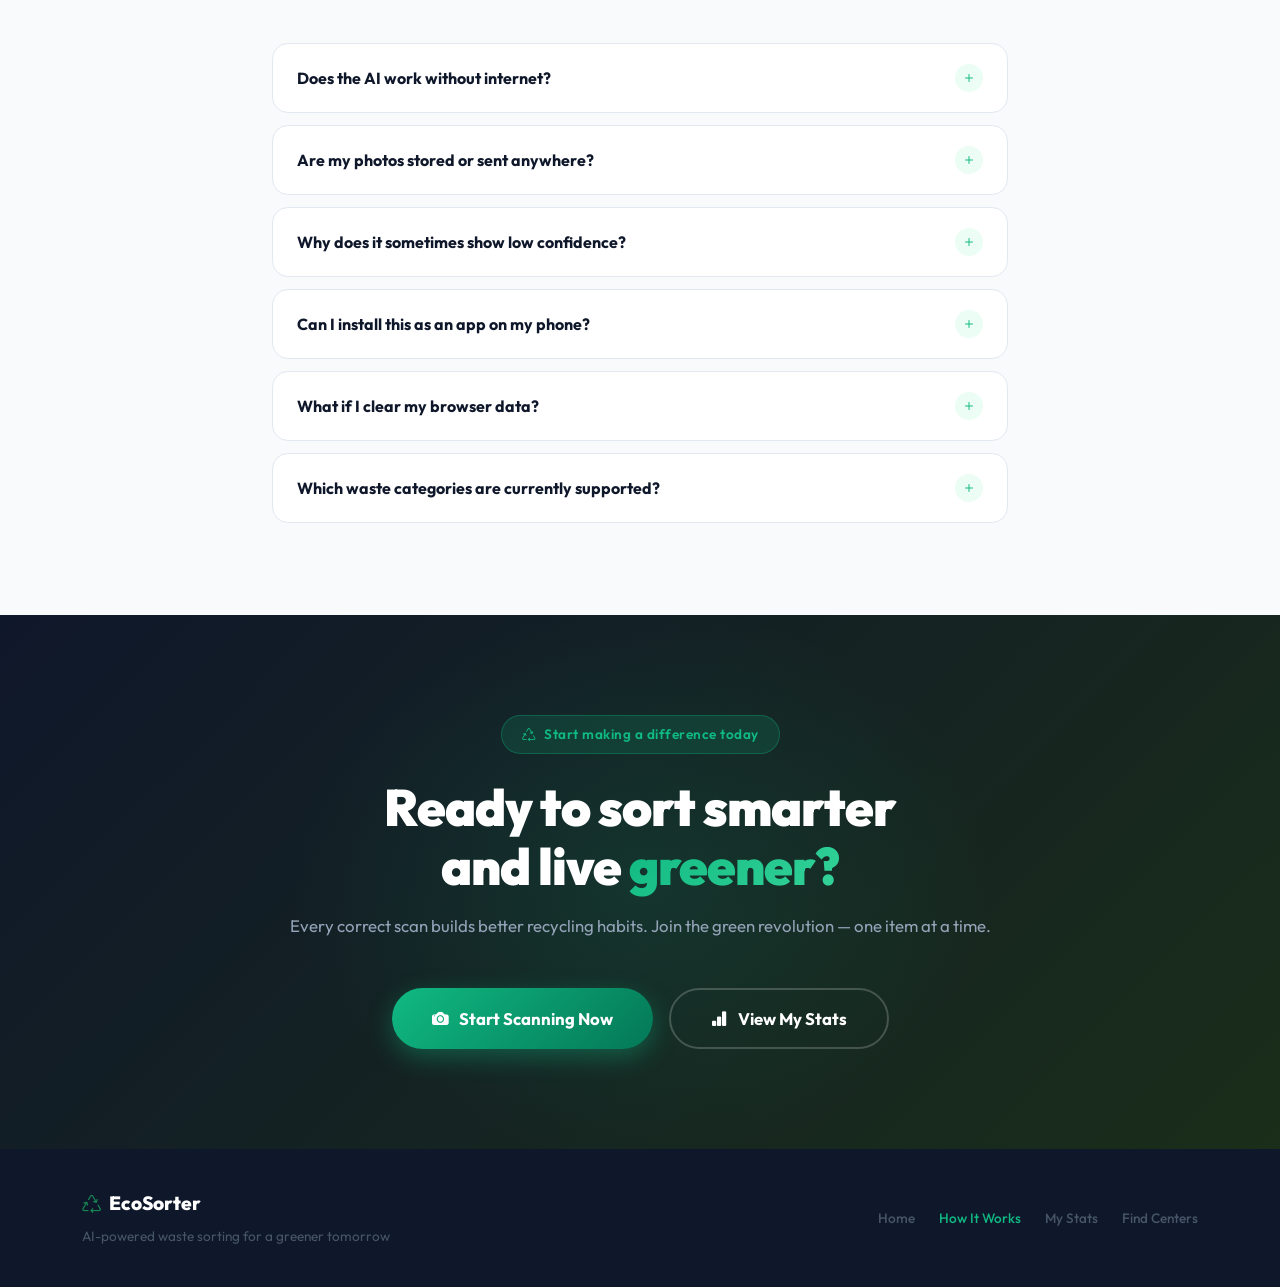
==== commit d54b1efe: "Implement feature X to enhance user experience and optimize performance" ====
--- a/about.html
+++ b/about.html
@@ -1,705 +1,705 @@
-<!DOCTYPE html>
-<html lang="en">
-<head>
-    <meta charset="UTF-8" />
-    <meta name="viewport" content="width=device-width, initial-scale=1.0" />
-    <title>How It Works — EcoSort AI</title>
-
-    <link href="https://fonts.googleapis.com/css2?family=Outfit:wght@300;400;500;600;700;800;900&display=swap" rel="stylesheet" />
-    <link href="https://cdn.jsdelivr.net/npm/bootstrap@5.3.0/dist/css/bootstrap.min.css" rel="stylesheet" />
-    <link rel="stylesheet" href="https://cdn.jsdelivr.net/npm/bootstrap-icons@1.11.1/font/bootstrap-icons.css" />
-    <link rel="stylesheet" href="css/about.css">
-    <link rel="stylesheet" href="css/style.css" />
-
-
-</head>
-<body>
-
-<!-- Navbar -->
-<nav class="navbar navbar-expand-lg navbar-custom sticky-top">
-    <div class="container">
-        <a href="index.html" class="navbar-brand fs-3 d-flex align-items-center gap-3 fw-bold">
-            <i class="bi bi-recycle fs-2"></i>EcoSort AI
-        </a>
-        <button class="navbar-toggler border-0 shadow-none" data-bs-toggle="collapse" data-bs-target="#navlinks">
-            <i class="bi bi-list text-dark fs-1"></i>
-        </button>
-        <div class="collapse navbar-collapse" id="navlinks">
-            <ul class="navbar-nav ms-auto align-items-center mt-3 mt-lg-0">
-                <li class="nav-item me-lg-3 mb-lg-0 mb-3">
-                    <a href="index.html" class="nav-link link-custom">Home</a>
-                </li>
-                <li class="nav-item mb-lg-0 mb-3 me-lg-3">
-                    <a href="how-it-works.html" class="nav-link link-custom text-success fw-bold">How It Works</a>
-                </li>
-                <li class="nav-item mb-lg-0 mb-3 me-lg-3">
-                    <a href="stats.html" class="nav-link link-custom">My Stats</a>
-                </li>
-                <li class="nav-item mb-lg-0 mb-3">
-                    <a href="map.html" class="nav-link link-custom">
-                        <i class="bi bi-geo-alt-fill me-1 text-success"></i>Find Centers
-                    </a>
-                </li>
-            </ul>
-        </div>
-    </div>
-</nav>
-
-
-<!-- Hero -->
-<section class="hiw-hero">
-    <div class="container position-relative">
-        <div class="row align-items-center g-5">
-            <div class="col-lg-6">
-                <div class="hiw-hero-badge">
-                    <i class="bi bi-stars"></i>
-                    AI-Powered Waste Intelligence
-                </div>
-                <h1>Smart sorting.<br /><span>Real impact.</span><br />Zero confusion.</h1>
-                <p>EcoSort AI uses cutting-edge transfer learning to instantly identify waste types from your camera — and tells you exactly how to dispose of them correctly.</p>
-                <div class="hero-stats">
-                    <div class="hero-stat">
-                        <div class="num">88<span>%</span></div>
-                        <div class="lbl">Model Accuracy</div>
-                    </div>
-                    <div class="hero-stat">
-                        <div class="num">5</div>
-                        <div class="lbl">Waste Categories</div>
-                    </div>
-                    <div class="hero-stat">
-                        <div class="num">1452</div>
-                        <div class="lbl">Training Images</div>
-                    </div>
-                    <div class="hero-stat">
-                        <div class="num">0<span>ms</span></div>
-                        <div class="lbl">Server Needed</div>
-                    </div>
-                </div>
-            </div>
-            <div class="col-lg-6 d-flex justify-content-center align-items-center py-4 py-lg-0">
-                <div class="scanner-visual-wrap">
-
-                    <!-- Floating badges -->
-                    <div class="float-badge float-badge-1">
-                        <span>⭐</span>
-                        <span style="color:#10B981;">+18 EcoPoints</span>
-                    </div>
-                    <div class="float-badge float-badge-2">
-                        <span>💨</span>
-                        <span>0.6 kg CO₂ saved</span>
-                    </div>
-                    <div class="float-badge-3 d-none d-xl-block">
-                        🧠 88% Accuracy
-                    </div>
-
-                    <!-- Main scanner card -->
-                    <div class="scanner-card-hero">
-
-                        <!-- Top bar -->
-                        <div class="scanner-card-topbar">
-                            <div class="topbar-dots">
-                                <span style="background:#EF4444;"></span>
-                                <span style="background:#F59E0B;"></span>
-                                <span style="background:#10B981;"></span>
-                            </div>
-                            <div class="topbar-title">EcoSort AI — Scanner</div>
-                            <div class="topbar-status">
-                                <div class="topbar-dot-live"></div>
-                                AI Ready
-                            </div>
-                        </div>
-
-                        <!-- Camera viewfinder -->
-                        <div class="scanner-viewfinder">
-                            <div class="viewfinder-grid"></div>
-                            <div class="scan-sweep"></div>
-
-                            <!-- Scanning frame corners -->
-                            <div class="scan-frame-hero">
-                                <div class="sfh-corner sfh-tl"></div>
-                                <div class="sfh-corner sfh-tr"></div>
-                                <div class="sfh-corner sfh-bl"></div>
-                                <div class="sfh-corner sfh-br"></div>
-                            </div>
-
-                            <!-- Animated waste item -->
-                            <div class="viewfinder-item" id="viewfinderItem">🧴</div>
-
-                            <div class="scan-processing">⚡ ANALYSING...</div>
-                        </div>
-
-                        <!-- Result body -->
-                        <div class="scanner-result-body">
-
-                            <!-- Current result display -->
-                            <div class="result-category-display">
-                                <div class="rcd-label">AI Classification Result</div>
-                                <div class="rcd-main">
-                                    <div class="rcd-name" id="rcdName">Plastic</div>
-                                    <div class="rcd-confidence">91%</div>
-                                </div>
-                                <div class="rcd-bar-wrap">
-                                    <div class="rcd-bar-fill"></div>
-                                </div>
-                            </div>
-
-                            <!-- All 5 categories mini chips -->
-                            <div class="categories-mini-row">
-                                <div class="cat-chip">
-                                    <span class="cat-chip-emoji">🧴</span>
-                                    <span class="cat-chip-name">Plastic</span>
-                                </div>
-                                <div class="cat-chip">
-                                    <span class="cat-chip-emoji">⚙️</span>
-                                    <span class="cat-chip-name">Metal</span>
-                                </div>
-                                <div class="cat-chip">
-                                    <span class="cat-chip-emoji">🪟</span>
-                                    <span class="cat-chip-name">Glass</span>
-                                </div>
-                                <div class="cat-chip">
-                                    <span class="cat-chip-emoji">📄</span>
-                                    <span class="cat-chip-name">Paper</span>
-                                </div>
-                                <div class="cat-chip">
-                                    <span class="cat-chip-emoji">🍃</span>
-                                    <span class="cat-chip-name">Organic</span>
-                                </div>
-                            </div>
-
-                        </div>
-                    </div>
-                </div>
-            </div>
-        </div>
-    </div>
-</section>
-
-
-<!-- Steps -->
-<section class="steps-section">
-    <div class="container">
-        <div class="text-center mb-5">
-            <div class="section-eyebrow">The Process</div>
-            <h2 class="section-title">Four steps to <span>smarter recycling</span></h2>
-            <p class="section-subtitle mx-auto">From a photo to a complete disposal guide in under 3 seconds. No account needed. No internet required after first load.</p>
-        </div>
-        <div class="row g-4 align-items-stretch">
-            <div class="col-12 col-md-6 col-lg-3">
-                <div class="step-card" data-step="1">
-                    <div class="step-number">1</div>
-                    <h4>Capture or Upload</h4>
-                    <p>Use your device camera to take a live photo or upload an existing image. The scanner accepts any waste item — bottles, cans, food scraps, paper and more.</p>
-                </div>
-            </div>
-            <div class="col-12 col-md-6 col-lg-3">
-                <div class="step-card" data-step="2">
-                    <div class="step-number">2</div>
-                    <h4>AI Analyses Image</h4>
-                    <p>Your image is processed by MobileNetV2 — a deep learning model trained on 1452 images across 5 categories — running entirely in your browser using TensorFlow.js.</p>
-                </div>
-            </div>
-            <div class="col-12 col-md-6 col-lg-3">
-                <div class="step-card" data-step="3">
-                    <div class="step-number">3</div>
-                    <h4>Get Smart Guidance</h4>
-                    <p>Instantly see the waste category, confidence score, step-by-step disposal tips, environmental impact, and estimated CO₂ saved by recycling correctly.</p>
-                </div>
-            </div>
-            <div class="col-12 col-md-6 col-lg-3">
-                <div class="step-card" data-step="4">
-                    <div class="step-number">4</div>
-                    <h4>Earn and Track</h4>
-                    <p>Earn EcoPoints for every correct scan. Level up from Eco Beginner to EcoSort Legend. Track your full recycling history and environmental impact over time.</p>
-                </div>
-            </div>
-        </div>
-    </div>
-</section>
-
-
-<!-- Categories -->
-<section class="categories-section">
-    <div class="container">
-        <div class="text-center mb-5">
-            <div class="section-eyebrow" style="color:#34D399;">5 Categories</div>
-            <h2 class="section-title" style="color:white;">Everything EcoSort AI <span>recognises</span></h2>
-            <p class="section-subtitle mx-auto" style="color:#94A3B8;">Our model identifies five major waste categories found in everyday Pakistani households and workplaces — the types that matter most for local recycling.</p>
-        </div>
-        <div class="row g-4">
-            <div class="col-6 col-md-4 col-lg">
-                <div class="category-card" style="background:rgba(139,92,246,0.12);border:1.5px solid rgba(139,92,246,0.25);">
-                    <div class="category-icon-wrap" style="background:rgba(139,92,246,0.2);">🧴</div>
-                    <h5>Plastic</h5>
-                    <p>Bottles, containers, bags, packaging material</p>
-                    <span class="category-tag" style="background:rgba(139,92,246,0.2);color:#C4B5FD;">Check & Recycle</span>
-                </div>
-            </div>
-            <div class="col-6 col-md-4 col-lg">
-                <div class="category-card" style="background:rgba(59,130,246,0.12);border:1.5px solid rgba(59,130,246,0.25);">
-                    <div class="category-icon-wrap" style="background:rgba(59,130,246,0.2);">📄</div>
-                    <h5>Paper</h5>
-                    <p>Newspapers, cardboard boxes, cartons</p>
-                    <span class="category-tag" style="background:rgba(59,130,246,0.2);color:#93C5FD;">Recyclable</span>
-                </div>
-            </div>
-            <div class="col-6 col-md-4 col-lg">
-                <div class="category-card" style="background:rgba(245,158,11,0.12);border:1.5px solid rgba(245,158,11,0.25);">
-                    <div class="category-icon-wrap" style="background:rgba(245,158,11,0.2);">⚙️</div>
-                    <h5>Metal</h5>
-                    <p>Cans, tins, aluminium, scrap steel</p>
-                    <span class="category-tag" style="background:rgba(245,158,11,0.2);color:#FCD34D;">Highly Recyclable</span>
-                </div>
-            </div>
-            <div class="col-6 col-md-4 col-lg">
-                <div class="category-card" style="background:rgba(6,182,212,0.12);border:1.5px solid rgba(6,182,212,0.25);">
-                    <div class="category-icon-wrap" style="background:rgba(6,182,212,0.2);">🪟</div>
-                    <h5>Glass</h5>
-                    <p>Bottles, jars, glass containers</p>
-                    <span class="category-tag" style="background:rgba(6,182,212,0.2);color:#67E8F9;">Recyclable</span>
-                </div>
-            </div>
-            <div class="col-6 col-md-4 col-lg">
-                <div class="category-card" style="background:rgba(16,185,129,0.12);border:1.5px solid rgba(16,185,129,0.25);">
-                    <div class="category-icon-wrap" style="background:rgba(16,185,129,0.2);">🍃</div>
-                    <h5>Organic</h5>
-                    <p>Food scraps, fruit peels, garden waste</p>
-                    <span class="category-tag" style="background:rgba(16,185,129,0.2);color:#6EE7B7;">Compostable</span>
-                </div>
-            </div>
-        </div>
-    </div>
-</section>
-
-
-<!-- Technology -->
-<section class="tech-section">
-    <div class="container">
-        <div class="row align-items-center g-5 mb-5">
-            <div class="col-lg-5">
-                <div class="section-eyebrow">The Technology</div>
-                <h2 class="section-title">Built on real<br /><span>machine learning</span></h2>
-                <p class="section-subtitle">EcoSort AI isn't a rule-based system. It uses genuine deep learning — the same technology behind Google Photos — trained specifically for waste classification using Transfer Learning.</p>
-            </div>
-            <div class="col-lg-7">
-                <div class="p-4 rounded-4" style="background:#0F172A;font-family:monospace;">
-                    <div class="d-flex align-items-center gap-2 mb-3">
-                        <span style="width:12px;height:12px;border-radius:50%;background:#EF4444;display:block;"></span>
-                        <span style="width:12px;height:12px;border-radius:50%;background:#F59E0B;display:block;"></span>
-                        <span style="width:12px;height:12px;border-radius:50%;background:#10B981;display:block;"></span>
-                        <span style="color:#475569;font-size:0.8rem;margin-left:8px;">model_architecture.py</span>
-                    </div>
-                    <div style="font-size:0.82rem;line-height:2;color:#94A3B8;">
-                        <span style="color:#10B981;">Input Image</span><span style="color:#475569;"> (224×224 pixels)</span><br/>
-                        <span style="color:#64748B;">   ↓</span><br/>
-                        <span style="color:#60A5FA;">MobileNetV2</span><span style="color:#475569;"> — 154 frozen layers, pre-trained on ImageNet</span><br/>
-                        <span style="color:#64748B;">   ↓</span><br/>
-                        <span style="color:#A78BFA;">GlobalAveragePooling2D</span><br/>
-                        <span style="color:#64748B;">   ↓</span><br/>
-                        <span style="color:#A78BFA;">Dense</span><span style="color:#475569;"> (128 neurons, ReLU activation)</span><br/>
-                        <span style="color:#64748B;">   ↓</span><br/>
-                        <span style="color:#A78BFA;">Dropout</span><span style="color:#475569;"> (0.3 — prevents overfitting)</span><br/>
-                        <span style="color:#64748B;">   ↓</span><br/>
-                        <span style="color:#34D399;">Output</span><span style="color:#475569;"> (5 classes, Softmax activation)</span>
-                    </div>
-                </div>
-            </div>
-        </div>
-        <div class="row g-4">
-            <div class="col-12 col-md-6 col-lg-3">
-                <div class="tech-card">
-                    <div class="tech-icon">🧠</div>
-                    <h5>Transfer Learning</h5>
-                    <p>Built on MobileNetV2 pre-trained on 1.4 million images by Google. Only 164,613 parameters were trained — just 6.8% of the total model weight.</p>
-                    <span class="tech-badge">MobileNetV2</span>
-                </div>
-            </div>
-            <div class="col-12 col-md-6 col-lg-3">
-                <div class="tech-card">
-                    <div class="tech-icon">⚡</div>
-                    <h5>Runs in Browser</h5>
-                    <p>Converted to TensorFlow.js using the SavedModel pipeline. The AI runs entirely in your browser using WebGL acceleration — no server required at all.</p>
-                    <span class="tech-badge">TensorFlow.js</span>
-                </div>
-            </div>
-            <div class="col-12 col-md-6 col-lg-3">
-                <div class="tech-card">
-                    <div class="tech-icon">🔒</div>
-                    <h5>100% Private</h5>
-                    <p>Your photos never leave your device. All AI processing happens locally. Scan history and EcoScore data is stored only in your browser's localStorage.</p>
-                    <span class="tech-badge">On-Device AI</span>
-                </div>
-            </div>
-            <div class="col-12 col-md-6 col-lg-3">
-                <div class="tech-card">
-                    <div class="tech-icon">📱</div>
-                    <h5>Installable App</h5>
-                    <p>EcoSort AI is a Progressive Web App. Install it directly from your browser — it works offline, launches instantly, and feels like a native mobile app.</p>
-                    <span class="tech-badge">PWA Ready</span>
-                </div>
-            </div>
-        </div>
-    </div>
-</section>
-
-
-<!-- Accuracy -->
-<section class="accuracy-section">
-    <div class="container">
-        <div class="row align-items-center g-5">
-            <div class="col-lg-5 text-center text-lg-start">
-                <div class="section-eyebrow">Model Performance</div>
-                <div class="accuracy-big">88%</div>
-                <h3 style="font-size:1.4rem;font-weight:800;color:#0F172A;margin-top:8px;margin-bottom:16px;">Validation Accuracy</h3>
-                <p style="color:#64748B;font-size:0.95rem;line-height:1.7;">Trained on 1164 images, validated on 288 unseen images. EarlyStopping automatically halted training at the best epoch to prevent overfitting.</p>
-                <div class="row g-3 mt-2">
-                    <div class="col-6">
-                        <div class="p-3 rounded-3" style="background:white;border:1.5px solid #E2E8F0;">
-                            <div style="font-size:1.4rem;font-weight:900;color:#0F172A;">1452</div>
-                            <div style="font-size:0.8rem;color:#64748B;">Training Images</div>
-                        </div>
-                    </div>
-                    <div class="col-6">
-                        <div class="p-3 rounded-3" style="background:white;border:1.5px solid #E2E8F0;">
-                            <div style="font-size:1.4rem;font-weight:900;color:#0F172A;">12</div>
-                            <div style="font-size:0.8rem;color:#64748B;">Training Epochs</div>
-                        </div>
-                    </div>
-                    <div class="col-6">
-                        <div class="p-3 rounded-3" style="background:white;border:1.5px solid #E2E8F0;">
-                            <div style="font-size:1.4rem;font-weight:900;color:#0F172A;">80/20</div>
-                            <div style="font-size:0.8rem;color:#64748B;">Train / Val Split</div>
-                        </div>
-                    </div>
-                    <div class="col-6">
-                        <div class="p-3 rounded-3" style="background:white;border:1.5px solid #E2E8F0;">
-                            <div style="font-size:1.4rem;font-weight:900;color:#10B981;">246/288</div>
-                            <div style="font-size:0.8rem;color:#64748B;">Correct Predictions</div>
-                        </div>
-                    </div>
-                </div>
-            </div>
-            <div class="col-lg-7">
-                <div class="bg-white p-4 p-md-5 rounded-4" style="border:1.5px solid #E2E8F0;">
-                    <h5 style="font-weight:800;color:#0F172A;margin-bottom:24px;">Per-Category F1 Scores</h5>
-                    <div class="class-row">
-                        <div class="class-emoji">📄</div>
-                        <div class="class-name">Paper</div>
-                        <div class="class-bar-wrap"><div class="class-bar" style="width:0%;background:linear-gradient(90deg,#3B82F6,#1D4ED8);" data-width="92%"></div></div>
-                        <div class="class-pct" style="color:#3B82F6;">0.92</div>
-                    </div>
-                    <div class="class-row">
-                        <div class="class-emoji">🪟</div>
-                        <div class="class-name">Glass</div>
-                        <div class="class-bar-wrap"><div class="class-bar" style="width:0%;background:linear-gradient(90deg,#06B6D4,#0891B2);" data-width="88%"></div></div>
-                        <div class="class-pct" style="color:#06B6D4;">0.88</div>
-                    </div>
-                    <div class="class-row">
-                        <div class="class-emoji">🧴</div>
-                        <div class="class-name">Plastic</div>
-                        <div class="class-bar-wrap"><div class="class-bar" style="width:0%;background:linear-gradient(90deg,#8B5CF6,#6D28D9);" data-width="83%"></div></div>
-                        <div class="class-pct" style="color:#8B5CF6;">0.83</div>
-                    </div>
-                    <div class="class-row">
-                        <div class="class-emoji">⚙️</div>
-                        <div class="class-name">Metal</div>
-                        <div class="class-bar-wrap"><div class="class-bar" style="width:0%;background:linear-gradient(90deg,#F59E0B,#D97706);" data-width="83%"></div></div>
-                        <div class="class-pct" style="color:#F59E0B;">0.83</div>
-                    </div>
-                    <div class="class-row">
-                        <div class="class-emoji">🍃</div>
-                        <div class="class-name">Organic</div>
-                        <div class="class-bar-wrap"><div class="class-bar" style="width:0%;background:linear-gradient(90deg,#10B981,#047857);" data-width="79%"></div></div>
-                        <div class="class-pct" style="color:#10B981;">0.79</div>
-                    </div>
-                    <p class="mt-4 mb-0" style="font-size:0.82rem;color:#94A3B8;border-top:1px solid #E2E8F0;padding-top:16px;">
-                        Paper achieves the highest F1 score (0.92). Organic shows high recall (0.96) but lower precision — expected because it was the smallest class with only 129 training images. Plastic and Metal sometimes confuse each other due to similar shiny visual surfaces.
-                    </p>
-                </div>
-            </div>
-        </div>
-    </div>
-</section>
-
-
-<!-- EcoScore -->
-<section class="ecoscore-section">
-    <div class="container">
-        <div class="text-center mb-5">
-            <div class="section-eyebrow">Rewards</div>
-            <h2 class="section-title">The <span>EcoScore</span> Level System</h2>
-            <p class="section-subtitle mx-auto">Every correct scan earns EcoPoints. Points accumulate across sessions and unlock higher levels — making recycling a habit, not a chore.</p>
-        </div>
-        <div class="row g-4 mb-5">
-            <div class="col-6 col-md-4 col-lg">
-                <div class="score-level-card" style="background:#ECFDF5;border:1.5px solid #D1FAE5;">
-                    <div class="score-level-emoji">🌱</div>
-                    <h5 style="color:#047857;">Eco Beginner</h5>
-                    <div class="pts" style="color:#10B981;">0 – 100 pts</div>
-                    <div class="desc">Starting your green journey</div>
-                </div>
-            </div>
-            <div class="col-6 col-md-4 col-lg">
-                <div class="score-level-card" style="background:#F0FDF4;border:1.5px solid #BBF7D0;">
-                    <div class="score-level-emoji">🌿</div>
-                    <h5 style="color:#15803D;">Green Learner</h5>
-                    <div class="pts" style="color:#16A34A;">101 – 300 pts</div>
-                    <div class="desc">Building good habits</div>
-                </div>
-            </div>
-            <div class="col-6 col-md-4 col-lg">
-                <div class="score-level-card" style="background:#EFF6FF;border:1.5px solid #BFDBFE;">
-                    <div class="score-level-emoji">♻️</div>
-                    <h5 style="color:#1D4ED8;">Recycling Pro</h5>
-                    <div class="pts" style="color:#3B82F6;">301 – 600 pts</div>
-                    <div class="desc">Consistent recycler</div>
-                </div>
-            </div>
-            <div class="col-6 col-md-4 col-lg">
-                <div class="score-level-card" style="background:#F0FDFA;border:1.5px solid #99F6E4;">
-                    <div class="score-level-emoji">🌍</div>
-                    <h5 style="color:#0F766E;">Eco Champion</h5>
-                    <div class="pts" style="color:#14B8A6;">601 – 1000 pts</div>
-                    <div class="desc">Environmental advocate</div>
-                </div>
-            </div>
-            <div class="col-6 col-md-4 col-lg">
-                <div class="score-level-card" style="background:#FFFBEB;border:1.5px solid #FDE68A;">
-                    <div class="score-level-emoji">🏆</div>
-                    <h5 style="color:#B45309;">EcoSort Legend</h5>
-                    <div class="pts" style="color:#F59E0B;">1001+ pts</div>
-                    <div class="desc">The highest honour</div>
-                </div>
-            </div>
-        </div>
-        <div class="row justify-content-center">
-            <div class="col-lg-8">
-                <div class="p-4 rounded-4" style="background:#F8FAFC;border:1.5px solid #E2E8F0;">
-                    <h6 style="font-weight:800;color:#0F172A;margin-bottom:20px;text-align:center;">Points Per Waste Category</h6>
-                    <div class="row g-3">
-                        <div class="col-6 col-md-4">
-                            <div class="d-flex align-items-center gap-2 p-3 bg-white rounded-3">
-                                <span style="font-size:1.3rem;">⚙️</span>
-                                <div><div style="font-weight:800;color:#0F172A;">Metal</div><div style="font-size:0.8rem;color:#10B981;font-weight:700;">20 pts</div></div>
-                            </div>
-                        </div>
-                        <div class="col-6 col-md-4">
-                            <div class="d-flex align-items-center gap-2 p-3 bg-white rounded-3">
-                                <span style="font-size:1.3rem;">🧴</span>
-                                <div><div style="font-weight:800;color:#0F172A;">Plastic</div><div style="font-size:0.8rem;color:#10B981;font-weight:700;">18 pts</div></div>
-                            </div>
-                        </div>
-                        <div class="col-6 col-md-4">
-                            <div class="d-flex align-items-center gap-2 p-3 bg-white rounded-3">
-                                <span style="font-size:1.3rem;">🪟</span>
-                                <div><div style="font-weight:800;color:#0F172A;">Glass</div><div style="font-size:0.8rem;color:#10B981;font-weight:700;">15 pts</div></div>
-                            </div>
-                        </div>
-                        <div class="col-6 col-md-4">
-                            <div class="d-flex align-items-center gap-2 p-3 bg-white rounded-3">
-                                <span style="font-size:1.3rem;">📄</span>
-                                <div><div style="font-weight:800;color:#0F172A;">Paper</div><div style="font-size:0.8rem;color:#10B981;font-weight:700;">12 pts</div></div>
-                            </div>
-                        </div>
-                        <div class="col-6 col-md-4">
-                            <div class="d-flex align-items-center gap-2 p-3 bg-white rounded-3">
-                                <span style="font-size:1.3rem;">🍃</span>
-                                <div><div style="font-weight:800;color:#0F172A;">Organic</div><div style="font-size:0.8rem;color:#10B981;font-weight:700;">10 pts</div></div>
-                            </div>
-                        </div>
-                        <div class="col-6 col-md-4">
-                            <div class="d-flex align-items-center gap-2 p-3 rounded-3" style="background:linear-gradient(135deg,#ECFDF5,#D1FAE5);">
-                                <span style="font-size:1.3rem;">⚠️</span>
-                                <div><div style="font-weight:800;color:#047857;">Low Confidence</div><div style="font-size:0.8rem;color:#10B981;font-weight:700;">Half points</div></div>
-                            </div>
-                        </div>
-                    </div>
-                </div>
-            </div>
-        </div>
-    </div>
-</section>
-
-
-<!-- FAQ -->
-<section class="faq-section">
-    <div class="container">
-        <div class="text-center mb-5">
-            <div class="section-eyebrow">FAQ</div>
-            <h2 class="section-title">Common <span>questions</span></h2>
-        </div>
-        <div class="row justify-content-center">
-            <div class="col-lg-8">
-
-                <div class="faq-item" onclick="toggleFAQ(this)">
-                    <div class="faq-question">Does the AI work without internet?<div class="faq-icon"><i class="bi bi-plus"></i></div></div>
-                    <div class="faq-answer">Yes! After the first visit, the model and all app files are cached by the Service Worker. You can scan waste items completely offline. Only the Recycling Centers Map requires an internet connection to load map tiles.</div>
-                </div>
-
-                <div class="faq-item" onclick="toggleFAQ(this)">
-                    <div class="faq-question">Are my photos stored or sent anywhere?<div class="faq-icon"><i class="bi bi-plus"></i></div></div>
-                    <div class="faq-answer">Never. All image processing happens entirely inside your browser using TensorFlow.js. Photos are never uploaded to any server. Your scan history and EcoScore are stored only in your browser's localStorage on your own device.</div>
-                </div>
-
-                <div class="faq-item" onclick="toggleFAQ(this)">
-                    <div class="faq-question">Why does it sometimes show low confidence?<div class="faq-icon"><i class="bi bi-plus"></i></div></div>
-                    <div class="faq-answer">The model works best with clear, well-lit images where the item fills most of the frame. Low confidence below 60% usually means the image is blurry, the lighting is poor, or the item is partially hidden. Try a clearer photo from a different angle.</div>
-                </div>
-
-                <div class="faq-item" onclick="toggleFAQ(this)">
-                    <div class="faq-question">Can I install this as an app on my phone?<div class="faq-icon"><i class="bi bi-plus"></i></div></div>
-                    <div class="faq-answer">Yes! EcoSort AI is a Progressive Web App. In Chrome or Edge, tap the install icon in the address bar or find "Install App" in the browser menu. It appears on your home screen like a real native app and works completely offline.</div>
-                </div>
-
-                <div class="faq-item" onclick="toggleFAQ(this)">
-                    <div class="faq-question">What if I clear my browser data?<div class="faq-icon"><i class="bi bi-plus"></i></div></div>
-                    <div class="faq-answer">Clearing browser data will reset your EcoScore, scan history and cached model files. Your data is not yet backed up to a cloud server — this is planned as a future feature with user accounts and cloud sync.</div>
-                </div>
-
-                <div class="faq-item" onclick="toggleFAQ(this)">
-                    <div class="faq-question">Which waste categories are currently supported?<div class="faq-icon"><i class="bi bi-plus"></i></div></div>
-                    <div class="faq-answer">Currently EcoSort AI supports 5 categories: Plastic, Paper, Metal, Glass and Organic. Future versions will expand to include Electronic waste, Hazardous materials and Textile waste with a larger, more diverse dataset.</div>
-                </div>
-
-            </div>
-        </div>
-    </div>
-</section>
-
-
-<!-- CTA -->
-<section class="cta-section">
-    <div class="container position-relative text-center">
-        <div class="row justify-content-center">
-            <div class="col-lg-8">
-                <div class="hiw-hero-badge d-inline-flex mb-4">
-                    <i class="bi bi-recycle"></i>Start making a difference today
-                </div>
-                <h2>Ready to sort smarter<br />and live <span>greener?</span></h2>
-                <p class="mt-3 mb-5">Every correct scan builds better recycling habits. Join the green revolution — one item at a time.</p>
-                <div class="d-flex gap-3 justify-content-center flex-wrap">
-                    <a href="index.html#scanner" class="btn-cta">
-                        <i class="bi bi-camera-fill"></i>Start Scanning Now
-                    </a>
-                    <a href="stats.html" class="btn-cta-outline">
-                        <i class="bi bi-bar-chart-fill"></i>View My Stats
-                    </a>
-                </div>
-            </div>
-        </div>
-    </div>
-</section>
-
-
-<!-- Footer -->
-<footer style="background:#0F172A;padding:40px 0;">
-    <div class="container">
-        <div class="row align-items-center">
-            <div class="col-md-6 text-center text-md-start mb-3 mb-md-0">
-                <div style="color:white;font-weight:800;font-size:1.2rem;display:flex;align-items:center;gap:8px;">
-                    <i class="bi bi-recycle text-success"></i>EcoSorter
-                </div>
-                <p style="color:#475569;font-size:0.85rem;margin-top:8px;margin-bottom:0;">AI-powered waste sorting for a greener tomorrow</p>
-            </div>
-            <div class="col-md-6 text-center text-md-end">
-                <div class="d-flex gap-4 justify-content-center justify-content-md-end flex-wrap">
-                    <a href="index.html" style="color:#475569;text-decoration:none;font-size:0.85rem;font-weight:500;" onmouseover="this.style.color='#10B981'" onmouseout="this.style.color='#475569'">Home</a>
-                    <a href="how-it-works.html" style="color:#10B981;text-decoration:none;font-size:0.85rem;font-weight:500;">How It Works</a>
-                    <a href="stats.html" style="color:#475569;text-decoration:none;font-size:0.85rem;font-weight:500;" onmouseover="this.style.color='#10B981'" onmouseout="this.style.color='#475569'">My Stats</a>
-                    <a href="map.html" style="color:#475569;text-decoration:none;font-size:0.85rem;font-weight:500;" onmouseover="this.style.color='#10B981'" onmouseout="this.style.color='#475569'">Find Centers</a>
-                </div>
-            </div>
-        </div>
-    </div>
-</footer>
-
-<script src="https://cdn.jsdelivr.net/npm/bootstrap@5.3.0/dist/js/bootstrap.bundle.min.js"></script>
-<script src="js/app.js"></script>
-<script>
-    // FAQ accordion
-    function toggleFAQ(item) {
-        const isOpen = item.classList.contains('open');
-        document.querySelectorAll('.faq-item').forEach(i => i.classList.remove('open'));
-        if (!isOpen) item.classList.add('open');
-    }
-
-    // Hero scanner — cycle through waste categories
-    const categories = [
-        { emoji: '🧴', name: 'Plastic',  conf: '91%' },
-        { emoji: '⚙️',  name: 'Metal',   conf: '84%' },
-        { emoji: '🪟', name: 'Glass',   conf: '88%' },
-        { emoji: '🍃', name: 'Organic', conf: '79%' },
-        { emoji: '📄', name: 'Paper',   conf: '95%' },
-    ];
-    let catIndex = 0;
-    const vfItem  = document.getElementById('viewfinderItem');
-    const rcdName = document.getElementById('rcdName');
-    const chips   = document.querySelectorAll('.cat-chip');
-
-    function cycleCategory() {
-        // Fade out
-        if (vfItem)  { vfItem.style.opacity  = '0'; vfItem.style.transform  = 'scale(0.6)'; }
-        if (rcdName) { rcdName.style.opacity = '0'; rcdName.style.transform = 'translateY(6px)'; }
-
-        setTimeout(() => {
-            catIndex = (catIndex + 1) % categories.length;
-            const cat = categories[catIndex];
-
-            // Update content
-            if (vfItem)  vfItem.textContent  = cat.emoji;
-            if (rcdName) rcdName.textContent = cat.name;
-
-            // Highlight matching chip
-            chips.forEach((chip, i) => {
-                const isActive = i === catIndex % chips.length;
-                chip.style.background    = isActive ? 'rgba(16,185,129,0.15)' : 'rgba(255,255,255,0.04)';
-                chip.style.borderColor   = isActive ? 'rgba(16,185,129,0.4)'  : 'rgba(255,255,255,0.07)';
-            });
-
-            // Fade back in
-            if (vfItem) {
-                vfItem.style.transition  = 'opacity 0.4s ease, transform 0.4s ease';
-                vfItem.style.opacity     = '1';
-                vfItem.style.transform   = 'scale(1)';
-            }
-            if (rcdName) {
-                rcdName.style.transition = 'opacity 0.4s ease, transform 0.4s ease';
-                rcdName.style.opacity    = '1';
-                rcdName.style.transform  = 'translateY(0)';
-            }
-        }, 350);
-    }
-
-    // Set initial styles
-    if (vfItem)  { vfItem.style.transition  = 'opacity 0.4s ease, transform 0.4s ease'; }
-    if (rcdName) { rcdName.style.transition = 'opacity 0.4s ease, transform 0.4s ease'; }
-    // Highlight first chip
-    if (chips.length) {
-        chips[0].style.background  = 'rgba(16,185,129,0.15)';
-        chips[0].style.borderColor = 'rgba(16,185,129,0.4)';
-    }
-    // Start cycling every 3 seconds
-    setInterval(cycleCategory, 3000);
-
-    // Animate accuracy bars when scrolled into view
-    const bars = document.querySelectorAll('.class-bar[data-width]');
-    const observer = new IntersectionObserver((entries) => {
-        entries.forEach(entry => {
-            if (entry.isIntersecting) {
-                bars.forEach(bar => {
-                    setTimeout(() => {
-                        bar.style.transition = 'width 1s ease';
-                        bar.style.width = bar.getAttribute('data-width');
-                    }, 150);
-                });
-                observer.disconnect();
-            }
-        });
-    }, { threshold: 0.3 });
-
-    const accuracyEl = document.querySelector('.accuracy-section');
-    if (accuracyEl) observer.observe(accuracyEl);
-</script>
-
-</body>
+<!DOCTYPE html>
+<html lang="en">
+<head>
+    <meta charset="UTF-8" />
+    <meta name="viewport" content="width=device-width, initial-scale=1.0" />
+    <title>How It Works — EcoSort AI</title>
+
+    <link href="https://fonts.googleapis.com/css2?family=Outfit:wght@300;400;500;600;700;800;900&display=swap" rel="stylesheet" />
+    <link href="https://cdn.jsdelivr.net/npm/bootstrap@5.3.0/dist/css/bootstrap.min.css" rel="stylesheet" />
+    <link rel="stylesheet" href="https://cdn.jsdelivr.net/npm/bootstrap-icons@1.11.1/font/bootstrap-icons.css" />
+    <link rel="stylesheet" href="css/about.css">
+    <link rel="stylesheet" href="css/style.css" />
+
+
+</head>
+<body>
+
+<!-- Navbar -->
+<nav class="navbar navbar-expand-lg navbar-custom sticky-top">
+    <div class="container">
+        <a href="index.html" class="navbar-brand fs-3 d-flex align-items-center gap-3 fw-bold">
+            <i class="bi bi-recycle fs-2"></i>EcoSort AI
+        </a>
+        <button class="navbar-toggler border-0 shadow-none" data-bs-toggle="collapse" data-bs-target="#navlinks">
+            <i class="bi bi-list text-dark fs-1"></i>
+        </button>
+        <div class="collapse navbar-collapse" id="navlinks">
+            <ul class="navbar-nav ms-auto align-items-center mt-3 mt-lg-0">
+                <li class="nav-item me-lg-3 mb-lg-0 mb-3">
+                    <a href="index.html" class="nav-link link-custom">Home</a>
+                </li>
+                <li class="nav-item mb-lg-0 mb-3 me-lg-3">
+                    <a href="how-it-works.html" class="nav-link link-custom text-success fw-bold">How It Works</a>
+                </li>
+                <li class="nav-item mb-lg-0 mb-3 me-lg-3">
+                    <a href="stats.html" class="nav-link link-custom">My Stats</a>
+                </li>
+                <li class="nav-item mb-lg-0 mb-3">
+                    <a href="map.html" class="nav-link link-custom">
+                        <i class="bi bi-geo-alt-fill me-1 text-success"></i>Find Centers
+                    </a>
+                </li>
+            </ul>
+        </div>
+    </div>
+</nav>
+
+
+<!-- Hero -->
+<section class="hiw-hero">
+    <div class="container position-relative">
+        <div class="row align-items-center g-5">
+            <div class="col-lg-6">
+                <div class="hiw-hero-badge">
+                    <i class="bi bi-stars"></i>
+                    AI-Powered Waste Intelligence
+                </div>
+                <h1>Smart sorting.<br /><span>Real impact.</span><br />Zero confusion.</h1>
+                <p>EcoSort AI uses cutting-edge transfer learning to instantly identify waste types from your camera — and tells you exactly how to dispose of them correctly.</p>
+                <div class="hero-stats">
+                    <div class="hero-stat">
+                        <div class="num">88<span>%</span></div>
+                        <div class="lbl">Model Accuracy</div>
+                    </div>
+                    <div class="hero-stat">
+                        <div class="num">5</div>
+                        <div class="lbl">Waste Categories</div>
+                    </div>
+                    <div class="hero-stat">
+                        <div class="num">1452</div>
+                        <div class="lbl">Training Images</div>
+                    </div>
+                    <div class="hero-stat">
+                        <div class="num">0<span>ms</span></div>
+                        <div class="lbl">Server Needed</div>
+                    </div>
+                </div>
+            </div>
+            <div class="col-lg-6 d-flex justify-content-center align-items-center py-4 py-lg-0">
+                <div class="scanner-visual-wrap">
+
+                    <!-- Floating badges -->
+                    <div class="float-badge float-badge-1">
+                        <span>⭐</span>
+                        <span style="color:#10B981;">+18 EcoPoints</span>
+                    </div>
+                    <div class="float-badge float-badge-2">
+                        <span>💨</span>
+                        <span>0.6 kg CO₂ saved</span>
+                    </div>
+                    <div class="float-badge-3 d-none d-xl-block">
+                        🧠 88% Accuracy
+                    </div>
+
+                    <!-- Main scanner card -->
+                    <div class="scanner-card-hero">
+
+                        <!-- Top bar -->
+                        <div class="scanner-card-topbar">
+                            <div class="topbar-dots">
+                                <span style="background:#EF4444;"></span>
+                                <span style="background:#F59E0B;"></span>
+                                <span style="background:#10B981;"></span>
+                            </div>
+                            <div class="topbar-title">EcoSort AI — Scanner</div>
+                            <div class="topbar-status">
+                                <div class="topbar-dot-live"></div>
+                                AI Ready
+                            </div>
+                        </div>
+
+                        <!-- Camera viewfinder -->
+                        <div class="scanner-viewfinder">
+                            <div class="viewfinder-grid"></div>
+                            <div class="scan-sweep"></div>
+
+                            <!-- Scanning frame corners -->
+                            <div class="scan-frame-hero">
+                                <div class="sfh-corner sfh-tl"></div>
+                                <div class="sfh-corner sfh-tr"></div>
+                                <div class="sfh-corner sfh-bl"></div>
+                                <div class="sfh-corner sfh-br"></div>
+                            </div>
+
+                            <!-- Animated waste item -->
+                            <div class="viewfinder-item" id="viewfinderItem">🧴</div>
+
+                            <div class="scan-processing">⚡ ANALYSING...</div>
+                        </div>
+
+                        <!-- Result body -->
+                        <div class="scanner-result-body">
+
+                            <!-- Current result display -->
+                            <div class="result-category-display">
+                                <div class="rcd-label">AI Classification Result</div>
+                                <div class="rcd-main">
+                                    <div class="rcd-name" id="rcdName">Plastic</div>
+                                    <div class="rcd-confidence">91%</div>
+                                </div>
+                                <div class="rcd-bar-wrap">
+                                    <div class="rcd-bar-fill"></div>
+                                </div>
+                            </div>
+
+                            <!-- All 5 categories mini chips -->
+                            <div class="categories-mini-row">
+                                <div class="cat-chip">
+                                    <span class="cat-chip-emoji">🧴</span>
+                                    <span class="cat-chip-name">Plastic</span>
+                                </div>
+                                <div class="cat-chip">
+                                    <span class="cat-chip-emoji">⚙️</span>
+                                    <span class="cat-chip-name">Metal</span>
+                                </div>
+                                <div class="cat-chip">
+                                    <span class="cat-chip-emoji">🪟</span>
+                                    <span class="cat-chip-name">Glass</span>
+                                </div>
+                                <div class="cat-chip">
+                                    <span class="cat-chip-emoji">📄</span>
+                                    <span class="cat-chip-name">Paper</span>
+                                </div>
+                                <div class="cat-chip">
+                                    <span class="cat-chip-emoji">🍃</span>
+                                    <span class="cat-chip-name">Organic</span>
+                                </div>
+                            </div>
+
+                        </div>
+                    </div>
+                </div>
+            </div>
+        </div>
+    </div>
+</section>
+
+
+<!-- Steps -->
+<section class="steps-section">
+    <div class="container">
+        <div class="text-center mb-5">
+            <div class="section-eyebrow">The Process</div>
+            <h2 class="section-title">Four steps to <span>smarter recycling</span></h2>
+            <p class="section-subtitle mx-auto">From a photo to a complete disposal guide in under 3 seconds. No account needed. No internet required after first load.</p>
+        </div>
+        <div class="row g-4 align-items-stretch">
+            <div class="col-12 col-md-6 col-lg-3">
+                <div class="step-card" data-step="1">
+                    <div class="step-number">1</div>
+                    <h4>Capture or Upload</h4>
+                    <p>Use your device camera to take a live photo or upload an existing image. The scanner accepts any waste item — bottles, cans, food scraps, paper and more.</p>
+                </div>
+            </div>
+            <div class="col-12 col-md-6 col-lg-3">
+                <div class="step-card" data-step="2">
+                    <div class="step-number">2</div>
+                    <h4>AI Analyses Image</h4>
+                    <p>Your image is processed by MobileNetV2 — a deep learning model trained on 1452 images across 5 categories — running entirely in your browser using TensorFlow.js.</p>
+                </div>
+            </div>
+            <div class="col-12 col-md-6 col-lg-3">
+                <div class="step-card" data-step="3">
+                    <div class="step-number">3</div>
+                    <h4>Get Smart Guidance</h4>
+                    <p>Instantly see the waste category, confidence score, step-by-step disposal tips, environmental impact, and estimated CO₂ saved by recycling correctly.</p>
+                </div>
+            </div>
+            <div class="col-12 col-md-6 col-lg-3">
+                <div class="step-card" data-step="4">
+                    <div class="step-number">4</div>
+                    <h4>Earn and Track</h4>
+                    <p>Earn EcoPoints for every correct scan. Level up from Eco Beginner to EcoSort Legend. Track your full recycling history and environmental impact over time.</p>
+                </div>
+            </div>
+        </div>
+    </div>
+</section>
+
+
+<!-- Categories -->
+<section class="categories-section">
+    <div class="container">
+        <div class="text-center mb-5">
+            <div class="section-eyebrow" style="color:#34D399;">5 Categories</div>
+            <h2 class="section-title" style="color:white;">Everything EcoSort AI <span>recognises</span></h2>
+            <p class="section-subtitle mx-auto" style="color:#94A3B8;">Our model identifies five major waste categories found in everyday Pakistani households and workplaces — the types that matter most for local recycling.</p>
+        </div>
+        <div class="row g-4">
+            <div class="col-6 col-md-4 col-lg">
+                <div class="category-card" style="background:rgba(139,92,246,0.12);border:1.5px solid rgba(139,92,246,0.25);">
+                    <div class="category-icon-wrap" style="background:rgba(139,92,246,0.2);">🧴</div>
+                    <h5>Plastic</h5>
+                    <p>Bottles, containers, bags, packaging material</p>
+                    <span class="category-tag" style="background:rgba(139,92,246,0.2);color:#C4B5FD;">Check & Recycle</span>
+                </div>
+            </div>
+            <div class="col-6 col-md-4 col-lg">
+                <div class="category-card" style="background:rgba(59,130,246,0.12);border:1.5px solid rgba(59,130,246,0.25);">
+                    <div class="category-icon-wrap" style="background:rgba(59,130,246,0.2);">📄</div>
+                    <h5>Paper</h5>
+                    <p>Newspapers, cardboard boxes, cartons</p>
+                    <span class="category-tag" style="background:rgba(59,130,246,0.2);color:#93C5FD;">Recyclable</span>
+                </div>
+            </div>
+            <div class="col-6 col-md-4 col-lg">
+                <div class="category-card" style="background:rgba(245,158,11,0.12);border:1.5px solid rgba(245,158,11,0.25);">
+                    <div class="category-icon-wrap" style="background:rgba(245,158,11,0.2);">⚙️</div>
+                    <h5>Metal</h5>
+                    <p>Cans, tins, aluminium, scrap steel</p>
+                    <span class="category-tag" style="background:rgba(245,158,11,0.2);color:#FCD34D;">Highly Recyclable</span>
+                </div>
+            </div>
+            <div class="col-6 col-md-4 col-lg">
+                <div class="category-card" style="background:rgba(6,182,212,0.12);border:1.5px solid rgba(6,182,212,0.25);">
+                    <div class="category-icon-wrap" style="background:rgba(6,182,212,0.2);">🪟</div>
+                    <h5>Glass</h5>
+                    <p>Bottles, jars, glass containers</p>
+                    <span class="category-tag" style="background:rgba(6,182,212,0.2);color:#67E8F9;">Recyclable</span>
+                </div>
+            </div>
+            <div class="col-6 col-md-4 col-lg">
+                <div class="category-card" style="background:rgba(16,185,129,0.12);border:1.5px solid rgba(16,185,129,0.25);">
+                    <div class="category-icon-wrap" style="background:rgba(16,185,129,0.2);">🍃</div>
+                    <h5>Organic</h5>
+                    <p>Food scraps, fruit peels, garden waste</p>
+                    <span class="category-tag" style="background:rgba(16,185,129,0.2);color:#6EE7B7;">Compostable</span>
+                </div>
+            </div>
+        </div>
+    </div>
+</section>
+
+
+<!-- Technology -->
+<section class="tech-section">
+    <div class="container">
+        <div class="row align-items-center g-5 mb-5">
+            <div class="col-lg-5">
+                <div class="section-eyebrow">The Technology</div>
+                <h2 class="section-title">Built on real<br /><span>machine learning</span></h2>
+                <p class="section-subtitle">EcoSort AI isn't a rule-based system. It uses genuine deep learning — the same technology behind Google Photos — trained specifically for waste classification using Transfer Learning.</p>
+            </div>
+            <div class="col-lg-7">
+                <div class="p-4 rounded-4" style="background:#0F172A;font-family:monospace;">
+                    <div class="d-flex align-items-center gap-2 mb-3">
+                        <span style="width:12px;height:12px;border-radius:50%;background:#EF4444;display:block;"></span>
+                        <span style="width:12px;height:12px;border-radius:50%;background:#F59E0B;display:block;"></span>
+                        <span style="width:12px;height:12px;border-radius:50%;background:#10B981;display:block;"></span>
+                        <span style="color:#475569;font-size:0.8rem;margin-left:8px;">model_architecture.py</span>
+                    </div>
+                    <div style="font-size:0.82rem;line-height:2;color:#94A3B8;">
+                        <span style="color:#10B981;">Input Image</span><span style="color:#475569;"> (224×224 pixels)</span><br/>
+                        <span style="color:#64748B;">   ↓</span><br/>
+                        <span style="color:#60A5FA;">MobileNetV2</span><span style="color:#475569;"> — 154 frozen layers, pre-trained on ImageNet</span><br/>
+                        <span style="color:#64748B;">   ↓</span><br/>
+                        <span style="color:#A78BFA;">GlobalAveragePooling2D</span><br/>
+                        <span style="color:#64748B;">   ↓</span><br/>
+                        <span style="color:#A78BFA;">Dense</span><span style="color:#475569;"> (128 neurons, ReLU activation)</span><br/>
+                        <span style="color:#64748B;">   ↓</span><br/>
+                        <span style="color:#A78BFA;">Dropout</span><span style="color:#475569;"> (0.3 — prevents overfitting)</span><br/>
+                        <span style="color:#64748B;">   ↓</span><br/>
+                        <span style="color:#34D399;">Output</span><span style="color:#475569;"> (5 classes, Softmax activation)</span>
+                    </div>
+                </div>
+            </div>
+        </div>
+        <div class="row g-4">
+            <div class="col-12 col-md-6 col-lg-3">
+                <div class="tech-card">
+                    <div class="tech-icon">🧠</div>
+                    <h5>Transfer Learning</h5>
+                    <p>Built on MobileNetV2 pre-trained on 1.4 million images by Google. Only 164,613 parameters were trained — just 6.8% of the total model weight.</p>
+                    <span class="tech-badge">MobileNetV2</span>
+                </div>
+            </div>
+            <div class="col-12 col-md-6 col-lg-3">
+                <div class="tech-card">
+                    <div class="tech-icon">⚡</div>
+                    <h5>Runs in Browser</h5>
+                    <p>Converted to TensorFlow.js using the SavedModel pipeline. The AI runs entirely in your browser using WebGL acceleration — no server required at all.</p>
+                    <span class="tech-badge">TensorFlow.js</span>
+                </div>
+            </div>
+            <div class="col-12 col-md-6 col-lg-3">
+                <div class="tech-card">
+                    <div class="tech-icon">🔒</div>
+                    <h5>100% Private</h5>
+                    <p>Your photos never leave your device. All AI processing happens locally. Scan history and EcoScore data is stored only in your browser's localStorage.</p>
+                    <span class="tech-badge">On-Device AI</span>
+                </div>
+            </div>
+            <div class="col-12 col-md-6 col-lg-3">
+                <div class="tech-card">
+                    <div class="tech-icon">📱</div>
+                    <h5>Installable App</h5>
+                    <p>EcoSort AI is a Progressive Web App. Install it directly from your browser — it works offline, launches instantly, and feels like a native mobile app.</p>
+                    <span class="tech-badge">PWA Ready</span>
+                </div>
+            </div>
+        </div>
+    </div>
+</section>
+
+
+<!-- Accuracy -->
+<section class="accuracy-section">
+    <div class="container">
+        <div class="row align-items-center g-5">
+            <div class="col-lg-5 text-center text-lg-start">
+                <div class="section-eyebrow">Model Performance</div>
+                <div class="accuracy-big">88%</div>
+                <h3 style="font-size:1.4rem;font-weight:800;color:#0F172A;margin-top:8px;margin-bottom:16px;">Validation Accuracy</h3>
+                <p style="color:#64748B;font-size:0.95rem;line-height:1.7;">Trained on 1164 images, validated on 288 unseen images. EarlyStopping automatically halted training at the best epoch to prevent overfitting.</p>
+                <div class="row g-3 mt-2">
+                    <div class="col-6">
+                        <div class="p-3 rounded-3" style="background:white;border:1.5px solid #E2E8F0;">
+                            <div style="font-size:1.4rem;font-weight:900;color:#0F172A;">1452</div>
+                            <div style="font-size:0.8rem;color:#64748B;">Training Images</div>
+                        </div>
+                    </div>
+                    <div class="col-6">
+                        <div class="p-3 rounded-3" style="background:white;border:1.5px solid #E2E8F0;">
+                            <div style="font-size:1.4rem;font-weight:900;color:#0F172A;">12</div>
+                            <div style="font-size:0.8rem;color:#64748B;">Training Epochs</div>
+                        </div>
+                    </div>
+                    <div class="col-6">
+                        <div class="p-3 rounded-3" style="background:white;border:1.5px solid #E2E8F0;">
+                            <div style="font-size:1.4rem;font-weight:900;color:#0F172A;">80/20</div>
+                            <div style="font-size:0.8rem;color:#64748B;">Train / Val Split</div>
+                        </div>
+                    </div>
+                    <div class="col-6">
+                        <div class="p-3 rounded-3" style="background:white;border:1.5px solid #E2E8F0;">
+                            <div style="font-size:1.4rem;font-weight:900;color:#10B981;">246/288</div>
+                            <div style="font-size:0.8rem;color:#64748B;">Correct Predictions</div>
+                        </div>
+                    </div>
+                </div>
+            </div>
+            <div class="col-lg-7">
+                <div class="bg-white p-4 p-md-5 rounded-4" style="border:1.5px solid #E2E8F0;">
+                    <h5 style="font-weight:800;color:#0F172A;margin-bottom:24px;">Per-Category F1 Scores</h5>
+                    <div class="class-row">
+                        <div class="class-emoji">📄</div>
+                        <div class="class-name">Paper</div>
+                        <div class="class-bar-wrap"><div class="class-bar" style="width:0%;background:linear-gradient(90deg,#3B82F6,#1D4ED8);" data-width="92%"></div></div>
+                        <div class="class-pct" style="color:#3B82F6;">0.92</div>
+                    </div>
+                    <div class="class-row">
+                        <div class="class-emoji">🪟</div>
+                        <div class="class-name">Glass</div>
+                        <div class="class-bar-wrap"><div class="class-bar" style="width:0%;background:linear-gradient(90deg,#06B6D4,#0891B2);" data-width="88%"></div></div>
+                        <div class="class-pct" style="color:#06B6D4;">0.88</div>
+                    </div>
+                    <div class="class-row">
+                        <div class="class-emoji">🧴</div>
+                        <div class="class-name">Plastic</div>
+                        <div class="class-bar-wrap"><div class="class-bar" style="width:0%;background:linear-gradient(90deg,#8B5CF6,#6D28D9);" data-width="83%"></div></div>
+                        <div class="class-pct" style="color:#8B5CF6;">0.83</div>
+                    </div>
+                    <div class="class-row">
+                        <div class="class-emoji">⚙️</div>
+                        <div class="class-name">Metal</div>
+                        <div class="class-bar-wrap"><div class="class-bar" style="width:0%;background:linear-gradient(90deg,#F59E0B,#D97706);" data-width="83%"></div></div>
+                        <div class="class-pct" style="color:#F59E0B;">0.83</div>
+                    </div>
+                    <div class="class-row">
+                        <div class="class-emoji">🍃</div>
+                        <div class="class-name">Organic</div>
+                        <div class="class-bar-wrap"><div class="class-bar" style="width:0%;background:linear-gradient(90deg,#10B981,#047857);" data-width="79%"></div></div>
+                        <div class="class-pct" style="color:#10B981;">0.79</div>
+                    </div>
+                    <p class="mt-4 mb-0" style="font-size:0.82rem;color:#94A3B8;border-top:1px solid #E2E8F0;padding-top:16px;">
+                        Paper achieves the highest F1 score (0.92). Organic shows high recall (0.96) but lower precision — expected because it was the smallest class with only 129 training images. Plastic and Metal sometimes confuse each other due to similar shiny visual surfaces.
+                    </p>
+                </div>
+            </div>
+        </div>
+    </div>
+</section>
+
+
+<!-- EcoScore -->
+<section class="ecoscore-section">
+    <div class="container">
+        <div class="text-center mb-5">
+            <div class="section-eyebrow">Rewards</div>
+            <h2 class="section-title">The <span>EcoScore</span> Level System</h2>
+            <p class="section-subtitle mx-auto">Every correct scan earns EcoPoints. Points accumulate across sessions and unlock higher levels — making recycling a habit, not a chore.</p>
+        </div>
+        <div class="row g-4 mb-5">
+            <div class="col-6 col-md-4 col-lg">
+                <div class="score-level-card" style="background:#ECFDF5;border:1.5px solid #D1FAE5;">
+                    <div class="score-level-emoji">🌱</div>
+                    <h5 style="color:#047857;">Eco Beginner</h5>
+                    <div class="pts" style="color:#10B981;">0 – 100 pts</div>
+                    <div class="desc">Starting your green journey</div>
+                </div>
+            </div>
+            <div class="col-6 col-md-4 col-lg">
+                <div class="score-level-card" style="background:#F0FDF4;border:1.5px solid #BBF7D0;">
+                    <div class="score-level-emoji">🌿</div>
+                    <h5 style="color:#15803D;">Green Learner</h5>
+                    <div class="pts" style="color:#16A34A;">101 – 300 pts</div>
+                    <div class="desc">Building good habits</div>
+                </div>
+            </div>
+            <div class="col-6 col-md-4 col-lg">
+                <div class="score-level-card" style="background:#EFF6FF;border:1.5px solid #BFDBFE;">
+                    <div class="score-level-emoji">♻️</div>
+                    <h5 style="color:#1D4ED8;">Recycling Pro</h5>
+                    <div class="pts" style="color:#3B82F6;">301 – 600 pts</div>
+                    <div class="desc">Consistent recycler</div>
+                </div>
+            </div>
+            <div class="col-6 col-md-4 col-lg">
+                <div class="score-level-card" style="background:#F0FDFA;border:1.5px solid #99F6E4;">
+                    <div class="score-level-emoji">🌍</div>
+                    <h5 style="color:#0F766E;">Eco Champion</h5>
+                    <div class="pts" style="color:#14B8A6;">601 – 1000 pts</div>
+                    <div class="desc">Environmental advocate</div>
+                </div>
+            </div>
+            <div class="col-6 col-md-4 col-lg">
+                <div class="score-level-card" style="background:#FFFBEB;border:1.5px solid #FDE68A;">
+                    <div class="score-level-emoji">🏆</div>
+                    <h5 style="color:#B45309;">EcoSort Legend</h5>
+                    <div class="pts" style="color:#F59E0B;">1001+ pts</div>
+                    <div class="desc">The highest honour</div>
+                </div>
+            </div>
+        </div>
+        <div class="row justify-content-center">
+            <div class="col-lg-8">
+                <div class="p-4 rounded-4" style="background:#F8FAFC;border:1.5px solid #E2E8F0;">
+                    <h6 style="font-weight:800;color:#0F172A;margin-bottom:20px;text-align:center;">Points Per Waste Category</h6>
+                    <div class="row g-3">
+                        <div class="col-6 col-md-4">
+                            <div class="d-flex align-items-center gap-2 p-3 bg-white rounded-3">
+                                <span style="font-size:1.3rem;">⚙️</span>
+                                <div><div style="font-weight:800;color:#0F172A;">Metal</div><div style="font-size:0.8rem;color:#10B981;font-weight:700;">20 pts</div></div>
+                            </div>
+                        </div>
+                        <div class="col-6 col-md-4">
+                            <div class="d-flex align-items-center gap-2 p-3 bg-white rounded-3">
+                                <span style="font-size:1.3rem;">🧴</span>
+                                <div><div style="font-weight:800;color:#0F172A;">Plastic</div><div style="font-size:0.8rem;color:#10B981;font-weight:700;">18 pts</div></div>
+                            </div>
+                        </div>
+                        <div class="col-6 col-md-4">
+                            <div class="d-flex align-items-center gap-2 p-3 bg-white rounded-3">
+                                <span style="font-size:1.3rem;">🪟</span>
+                                <div><div style="font-weight:800;color:#0F172A;">Glass</div><div style="font-size:0.8rem;color:#10B981;font-weight:700;">15 pts</div></div>
+                            </div>
+                        </div>
+                        <div class="col-6 col-md-4">
+                            <div class="d-flex align-items-center gap-2 p-3 bg-white rounded-3">
+                                <span style="font-size:1.3rem;">📄</span>
+                                <div><div style="font-weight:800;color:#0F172A;">Paper</div><div style="font-size:0.8rem;color:#10B981;font-weight:700;">12 pts</div></div>
+                            </div>
+                        </div>
+                        <div class="col-6 col-md-4">
+                            <div class="d-flex align-items-center gap-2 p-3 bg-white rounded-3">
+                                <span style="font-size:1.3rem;">🍃</span>
+                                <div><div style="font-weight:800;color:#0F172A;">Organic</div><div style="font-size:0.8rem;color:#10B981;font-weight:700;">10 pts</div></div>
+                            </div>
+                        </div>
+                        <div class="col-6 col-md-4">
+                            <div class="d-flex align-items-center gap-2 p-3 rounded-3" style="background:linear-gradient(135deg,#ECFDF5,#D1FAE5);">
+                                <span style="font-size:1.3rem;">⚠️</span>
+                                <div><div style="font-weight:800;color:#047857;">Low Confidence</div><div style="font-size:0.8rem;color:#10B981;font-weight:700;">Half points</div></div>
+                            </div>
+                        </div>
+                    </div>
+                </div>
+            </div>
+        </div>
+    </div>
+</section>
+
+
+<!-- FAQ -->
+<section class="faq-section">
+    <div class="container">
+        <div class="text-center mb-5">
+            <div class="section-eyebrow">FAQ</div>
+            <h2 class="section-title">Common <span>questions</span></h2>
+        </div>
+        <div class="row justify-content-center">
+            <div class="col-lg-8">
+
+                <div class="faq-item" onclick="toggleFAQ(this)">
+                    <div class="faq-question">Does the AI work without internet?<div class="faq-icon"><i class="bi bi-plus"></i></div></div>
+                    <div class="faq-answer">Yes! After the first visit, the model and all app files are cached by the Service Worker. You can scan waste items completely offline. Only the Recycling Centers Map requires an internet connection to load map tiles.</div>
+                </div>
+
+                <div class="faq-item" onclick="toggleFAQ(this)">
+                    <div class="faq-question">Are my photos stored or sent anywhere?<div class="faq-icon"><i class="bi bi-plus"></i></div></div>
+                    <div class="faq-answer">Never. All image processing happens entirely inside your browser using TensorFlow.js. Photos are never uploaded to any server. Your scan history and EcoScore are stored only in your browser's localStorage on your own device.</div>
+                </div>
+
+                <div class="faq-item" onclick="toggleFAQ(this)">
+                    <div class="faq-question">Why does it sometimes show low confidence?<div class="faq-icon"><i class="bi bi-plus"></i></div></div>
+                    <div class="faq-answer">The model works best with clear, well-lit images where the item fills most of the frame. Low confidence below 60% usually means the image is blurry, the lighting is poor, or the item is partially hidden. Try a clearer photo from a different angle.</div>
+                </div>
+
+                <div class="faq-item" onclick="toggleFAQ(this)">
+                    <div class="faq-question">Can I install this as an app on my phone?<div class="faq-icon"><i class="bi bi-plus"></i></div></div>
+                    <div class="faq-answer">Yes! EcoSort AI is a Progressive Web App. In Chrome or Edge, tap the install icon in the address bar or find "Install App" in the browser menu. It appears on your home screen like a real native app and works completely offline.</div>
+                </div>
+
+                <div class="faq-item" onclick="toggleFAQ(this)">
+                    <div class="faq-question">What if I clear my browser data?<div class="faq-icon"><i class="bi bi-plus"></i></div></div>
+                    <div class="faq-answer">Clearing browser data will reset your EcoScore, scan history and cached model files. Your data is not yet backed up to a cloud server — this is planned as a future feature with user accounts and cloud sync.</div>
+                </div>
+
+                <div class="faq-item" onclick="toggleFAQ(this)">
+                    <div class="faq-question">Which waste categories are currently supported?<div class="faq-icon"><i class="bi bi-plus"></i></div></div>
+                    <div class="faq-answer">Currently EcoSort AI supports 5 categories: Plastic, Paper, Metal, Glass and Organic. Future versions will expand to include Electronic waste, Hazardous materials and Textile waste with a larger, more diverse dataset.</div>
+                </div>
+
+            </div>
+        </div>
+    </div>
+</section>
+
+
+<!-- CTA -->
+<section class="cta-section">
+    <div class="container position-relative text-center">
+        <div class="row justify-content-center">
+            <div class="col-lg-8">
+                <div class="hiw-hero-badge d-inline-flex mb-4">
+                    <i class="bi bi-recycle"></i>Start making a difference today
+                </div>
+                <h2>Ready to sort smarter<br />and live <span>greener?</span></h2>
+                <p class="mt-3 mb-5">Every correct scan builds better recycling habits. Join the green revolution — one item at a time.</p>
+                <div class="d-flex gap-3 justify-content-center flex-wrap">
+                    <a href="index.html#scanner" class="btn-cta">
+                        <i class="bi bi-camera-fill"></i>Start Scanning Now
+                    </a>
+                    <a href="stats.html" class="btn-cta-outline">
+                        <i class="bi bi-bar-chart-fill"></i>View My Stats
+                    </a>
+                </div>
+            </div>
+        </div>
+    </div>
+</section>
+
+
+<!-- Footer -->
+<footer style="background:#0F172A;padding:40px 0;">
+    <div class="container">
+        <div class="row align-items-center">
+            <div class="col-md-6 text-center text-md-start mb-3 mb-md-0">
+                <div style="color:white;font-weight:800;font-size:1.2rem;display:flex;align-items:center;gap:8px;">
+                    <i class="bi bi-recycle text-success"></i>EcoSorter
+                </div>
+                <p style="color:#475569;font-size:0.85rem;margin-top:8px;margin-bottom:0;">AI-powered waste sorting for a greener tomorrow</p>
+            </div>
+            <div class="col-md-6 text-center text-md-end">
+                <div class="d-flex gap-4 justify-content-center justify-content-md-end flex-wrap">
+                    <a href="index.html" style="color:#475569;text-decoration:none;font-size:0.85rem;font-weight:500;" onmouseover="this.style.color='#10B981'" onmouseout="this.style.color='#475569'">Home</a>
+                    <a href="how-it-works.html" style="color:#10B981;text-decoration:none;font-size:0.85rem;font-weight:500;">How It Works</a>
+                    <a href="stats.html" style="color:#475569;text-decoration:none;font-size:0.85rem;font-weight:500;" onmouseover="this.style.color='#10B981'" onmouseout="this.style.color='#475569'">My Stats</a>
+                    <a href="map.html" style="color:#475569;text-decoration:none;font-size:0.85rem;font-weight:500;" onmouseover="this.style.color='#10B981'" onmouseout="this.style.color='#475569'">Find Centers</a>
+                </div>
+            </div>
+        </div>
+    </div>
+</footer>
+
+<script src="https://cdn.jsdelivr.net/npm/bootstrap@5.3.0/dist/js/bootstrap.bundle.min.js"></script>
+<script src="js/app.js"></script>
+<script>
+    // FAQ accordion
+    function toggleFAQ(item) {
+        const isOpen = item.classList.contains('open');
+        document.querySelectorAll('.faq-item').forEach(i => i.classList.remove('open'));
+        if (!isOpen) item.classList.add('open');
+    }
+
+    // Hero scanner — cycle through waste categories
+    const categories = [
+        { emoji: '🧴', name: 'Plastic',  conf: '91%' },
+        { emoji: '⚙️',  name: 'Metal',   conf: '84%' },
+        { emoji: '🪟', name: 'Glass',   conf: '88%' },
+        { emoji: '🍃', name: 'Organic', conf: '79%' },
+        { emoji: '📄', name: 'Paper',   conf: '95%' },
+    ];
+    let catIndex = 0;
+    const vfItem  = document.getElementById('viewfinderItem');
+    const rcdName = document.getElementById('rcdName');
+    const chips   = document.querySelectorAll('.cat-chip');
+
+    function cycleCategory() {
+        // Fade out
+        if (vfItem)  { vfItem.style.opacity  = '0'; vfItem.style.transform  = 'scale(0.6)'; }
+        if (rcdName) { rcdName.style.opacity = '0'; rcdName.style.transform = 'translateY(6px)'; }
+
+        setTimeout(() => {
+            catIndex = (catIndex + 1) % categories.length;
+            const cat = categories[catIndex];
+
+            // Update content
+            if (vfItem)  vfItem.textContent  = cat.emoji;
+            if (rcdName) rcdName.textContent = cat.name;
+
+            // Highlight matching chip
+            chips.forEach((chip, i) => {
+                const isActive = i === catIndex % chips.length;
+                chip.style.background    = isActive ? 'rgba(16,185,129,0.15)' : 'rgba(255,255,255,0.04)';
+                chip.style.borderColor   = isActive ? 'rgba(16,185,129,0.4)'  : 'rgba(255,255,255,0.07)';
+            });
+
+            // Fade back in
+            if (vfItem) {
+                vfItem.style.transition  = 'opacity 0.4s ease, transform 0.4s ease';
+                vfItem.style.opacity     = '1';
+                vfItem.style.transform   = 'scale(1)';
+            }
+            if (rcdName) {
+                rcdName.style.transition = 'opacity 0.4s ease, transform 0.4s ease';
+                rcdName.style.opacity    = '1';
+                rcdName.style.transform  = 'translateY(0)';
+            }
+        }, 350);
+    }
+
+    // Set initial styles
+    if (vfItem)  { vfItem.style.transition  = 'opacity 0.4s ease, transform 0.4s ease'; }
+    if (rcdName) { rcdName.style.transition = 'opacity 0.4s ease, transform 0.4s ease'; }
+    // Highlight first chip
+    if (chips.length) {
+        chips[0].style.background  = 'rgba(16,185,129,0.15)';
+        chips[0].style.borderColor = 'rgba(16,185,129,0.4)';
+    }
+    // Start cycling every 3 seconds
+    setInterval(cycleCategory, 3000);
+
+    // Animate accuracy bars when scrolled into view
+    const bars = document.querySelectorAll('.class-bar[data-width]');
+    const observer = new IntersectionObserver((entries) => {
+        entries.forEach(entry => {
+            if (entry.isIntersecting) {
+                bars.forEach(bar => {
+                    setTimeout(() => {
+                        bar.style.transition = 'width 1s ease';
+                        bar.style.width = bar.getAttribute('data-width');
+                    }, 150);
+                });
+                observer.disconnect();
+            }
+        });
+    }, { threshold: 0.3 });
+
+    const accuracyEl = document.querySelector('.accuracy-section');
+    if (accuracyEl) observer.observe(accuracyEl);
+</script>
+
+</body>
 </html>
--- a/css/about.css
+++ b/css/about.css
@@ -0,0 +1,1153 @@
+ :root {
+     --green-1: #10B981;
+     --green-2: #047857;
+     --green-3: #ECFDF5;
+     --dark: #0F172A;
+     --muted: #64748B;
+ }
+
+ body {
+     font-family: 'Outfit', sans-serif;
+     background: #F8FAFC;
+ }
+
+ /* ── Hero ── */
+ .hiw-hero {
+     background: linear-gradient(135deg, #0F172A 0%, #1a2e1a 50%, #0F172A 100%);
+     padding: 100px 0 80px;
+     position: relative;
+     overflow: hidden;
+ }
+
+ .hiw-hero::before {
+     content: '';
+     position: absolute;
+     inset: 0;
+     background:
+         radial-gradient(ellipse 600px 400px at 20% 50%, rgba(16, 185, 129, 0.15) 0%, transparent 70%),
+         radial-gradient(ellipse 400px 300px at 80% 20%, rgba(4, 120, 87, 0.12) 0%, transparent 70%);
+ }
+
+ .hiw-hero-badge {
+     display: inline-flex;
+     align-items: center;
+     gap: 8px;
+     background: rgba(16, 185, 129, 0.15);
+     border: 1px solid rgba(16, 185, 129, 0.3);
+     color: #10B981;
+     padding: 8px 20px;
+     border-radius: 100px;
+     font-size: 0.85rem;
+     font-weight: 600;
+     letter-spacing: 0.5px;
+     margin-bottom: 28px;
+ }
+
+ .hiw-hero h1 {
+     font-size: clamp(2.4rem, 5vw, 4rem);
+     font-weight: 900;
+     color: white;
+     line-height: 1.1;
+     letter-spacing: -1.5px;
+     margin-bottom: 24px;
+ }
+
+ .hiw-hero h1 span {
+     background: linear-gradient(135deg, #10B981, #34D399);
+     -webkit-background-clip: text;
+     -webkit-text-fill-color: transparent;
+ }
+
+ .hiw-hero p {
+     font-size: 1.15rem;
+     color: #94A3B8;
+     line-height: 1.7;
+     max-width: 540px;
+ }
+
+ .hero-stats {
+     display: flex;
+     gap: 32px;
+     margin-top: 48px;
+     flex-wrap: wrap;
+ }
+
+ .hero-stat .num {
+     font-size: 2.2rem;
+     font-weight: 900;
+     color: white;
+     letter-spacing: -1px;
+     line-height: 1;
+ }
+
+ .hero-stat .num span {
+     color: #10B981;
+ }
+
+ .hero-stat .lbl {
+     font-size: 0.8rem;
+     color: #64748B;
+     font-weight: 500;
+     margin-top: 4px;
+ }
+
+ /* ── Hero Scanner Visual ── */
+ .scanner-visual-wrap {
+     position: relative;
+     width: 100%;
+     max-width: 460px;
+ }
+
+ /* Main scanner card */
+ .scanner-card-hero {
+     background: #1E293B;
+     border-radius: 24px;
+     overflow: hidden;
+     border: 1px solid rgba(255, 255, 255, 0.08);
+     box-shadow:
+         0 32px 64px rgba(0, 0, 0, 0.5),
+         0 0 0 1px rgba(255, 255, 255, 0.04),
+         inset 0 1px 0 rgba(255, 255, 255, 0.08);
+ }
+
+ /* Top bar of the card */
+ .scanner-card-topbar {
+     background: #0F172A;
+     padding: 12px 16px;
+     display: flex;
+     align-items: center;
+     justify-content: space-between;
+     border-bottom: 1px solid rgba(255, 255, 255, 0.06);
+ }
+
+ .topbar-dots {
+     display: flex;
+     gap: 6px;
+ }
+
+ .topbar-dots span {
+     width: 10px;
+     height: 10px;
+     border-radius: 50%;
+ }
+
+ .topbar-title {
+     font-size: 0.75rem;
+     font-weight: 600;
+     color: #475569;
+     letter-spacing: 0.5px;
+ }
+
+ .topbar-status {
+     display: flex;
+     align-items: center;
+     gap: 6px;
+     font-size: 0.7rem;
+     font-weight: 700;
+     color: #10B981;
+ }
+
+ .topbar-dot-live {
+     width: 7px;
+     height: 7px;
+     border-radius: 50%;
+     background: #10B981;
+     animation: livePulse 1.5s ease-in-out infinite;
+ }
+
+ @keyframes livePulse {
+
+     0%,
+     100% {
+         opacity: 1;
+         transform: scale(1);
+     }
+
+     50% {
+         opacity: 0.5;
+         transform: scale(0.7);
+     }
+ }
+
+ /* Camera viewfinder */
+ .scanner-viewfinder {
+     position: relative;
+     height: 180px;
+     background: #0a1628;
+     overflow: hidden;
+     display: flex;
+     align-items: center;
+     justify-content: center;
+ }
+
+ .viewfinder-grid {
+     position: absolute;
+     inset: 0;
+     background-image:
+         linear-gradient(rgba(16, 185, 129, 0.05) 1px, transparent 1px),
+         linear-gradient(90deg, rgba(16, 185, 129, 0.05) 1px, transparent 1px);
+     background-size: 30px 30px;
+ }
+
+ /* Scanning frame corners */
+ .scan-frame-hero {
+     position: absolute;
+     width: 100px;
+     height: 100px;
+     z-index: 2;
+ }
+
+ .sfh-corner {
+     position: absolute;
+     width: 18px;
+     height: 18px;
+     border-color: #10B981;
+     border-style: solid;
+ }
+
+ .sfh-tl {
+     top: 0;
+     left: 0;
+     border-width: 2px 0 0 2px;
+     border-radius: 4px 0 0 0;
+ }
+
+ .sfh-tr {
+     top: 0;
+     right: 0;
+     border-width: 2px 2px 0 0;
+     border-radius: 0 4px 0 0;
+ }
+
+ .sfh-bl {
+     bottom: 0;
+     left: 0;
+     border-width: 0 0 2px 2px;
+     border-radius: 0 0 0 4px;
+ }
+
+ .sfh-br {
+     bottom: 0;
+     right: 0;
+     border-width: 0 2px 2px 0;
+     border-radius: 0 0 4px 0;
+ }
+
+ /* The waste item emoji in viewfinder */
+ .viewfinder-item {
+     font-size: 2.8rem;
+     z-index: 3;
+     animation: itemSwap 12s ease-in-out infinite;
+ }
+
+ @keyframes itemSwap {
+
+     0%,
+     18% {
+         content: '';
+         opacity: 1;
+         transform: scale(1);
+     }
+
+     20%,
+     22% {
+         opacity: 0;
+         transform: scale(0.7);
+     }
+
+     24%,
+     42% {
+         opacity: 1;
+         transform: scale(1);
+     }
+
+     44%,
+     46% {
+         opacity: 0;
+         transform: scale(0.7);
+     }
+
+     48%,
+     66% {
+         opacity: 1;
+         transform: scale(1);
+     }
+
+     68%,
+     70% {
+         opacity: 0;
+         transform: scale(0.7);
+     }
+
+     72%,
+     90% {
+         opacity: 1;
+         transform: scale(1);
+     }
+
+     92%,
+     94% {
+         opacity: 0;
+         transform: scale(0.7);
+     }
+
+     96%,
+     100% {
+         opacity: 1;
+         transform: scale(1);
+     }
+ }
+
+ /* Scan line sweeping */
+ .scan-sweep {
+     position: absolute;
+     left: 0;
+     right: 0;
+     height: 2px;
+     background: linear-gradient(90deg, transparent, #10B981, transparent);
+     box-shadow: 0 0 10px rgba(16, 185, 129, 0.8);
+     animation: sweep 2.5s ease-in-out infinite;
+     z-index: 4;
+ }
+
+ @keyframes sweep {
+     0% {
+         top: 10%;
+         opacity: 0;
+     }
+
+     10% {
+         opacity: 1;
+     }
+
+     90% {
+         opacity: 1;
+     }
+
+     100% {
+         top: 90%;
+         opacity: 0;
+     }
+ }
+
+ /* Processing bar */
+ .scan-processing {
+     position: absolute;
+     bottom: 10px;
+     left: 50%;
+     transform: translateX(-50%);
+     background: rgba(16, 185, 129, 0.15);
+     border: 1px solid rgba(16, 185, 129, 0.3);
+     border-radius: 100px;
+     padding: 4px 12px;
+     font-size: 0.65rem;
+     color: #10B981;
+     font-weight: 700;
+     letter-spacing: 0.5px;
+     z-index: 5;
+     animation: processingPulse 2.5s ease-in-out infinite;
+ }
+
+ @keyframes processingPulse {
+
+     0%,
+     100% {
+         opacity: 1;
+     }
+
+     50% {
+         opacity: 0.6;
+     }
+ }
+
+ /* Scanner result body */
+ .scanner-result-body {
+     padding: 16px;
+ }
+
+ /* Category cycling result */
+ .result-category-display {
+     background: #0F172A;
+     border-radius: 14px;
+     padding: 14px 16px;
+     margin-bottom: 12px;
+     position: relative;
+     overflow: hidden;
+     min-height: 80px;
+ }
+
+ .result-category-display::before {
+     content: '';
+     position: absolute;
+     left: 0;
+     top: 0;
+     bottom: 0;
+     width: 3px;
+     border-radius: 3px;
+     animation: borderColorCycle 12s ease-in-out infinite;
+ }
+
+ @keyframes borderColorCycle {
+
+     0%,
+     24% {
+         background: #8B5CF6;
+     }
+
+     25%,
+     49% {
+         background: #F59E0B;
+     }
+
+     50%,
+     74% {
+         background: #3B82F6;
+     }
+
+     75%,
+     100% {
+         background: #10B981;
+     }
+ }
+
+ .rcd-label {
+     font-size: 0.65rem;
+     font-weight: 700;
+     color: #475569;
+     text-transform: uppercase;
+     letter-spacing: 1px;
+     margin-bottom: 6px;
+ }
+
+ .rcd-main {
+     display: flex;
+     align-items: center;
+     justify-content: space-between;
+ }
+
+ .rcd-name {
+     font-size: 1.15rem;
+     font-weight: 900;
+     color: white;
+     animation: nameSwap 12s ease-in-out infinite;
+ }
+
+ @keyframes nameSwap {
+
+     0%,
+     22% {
+         opacity: 1;
+     }
+
+     24%,
+     26% {
+         opacity: 0;
+     }
+
+     28%,
+     46% {
+         opacity: 1;
+     }
+
+     48%,
+     50% {
+         opacity: 0;
+     }
+
+     52%,
+     70% {
+         opacity: 1;
+     }
+
+     72%,
+     74% {
+         opacity: 0;
+     }
+
+     76%,
+     100% {
+         opacity: 1;
+     }
+ }
+
+ .rcd-confidence {
+     font-size: 1rem;
+     font-weight: 800;
+     color: #10B981;
+ }
+
+ /* Confidence bar */
+ .rcd-bar-wrap {
+     height: 5px;
+     background: rgba(255, 255, 255, 0.08);
+     border-radius: 100px;
+     margin-top: 10px;
+     overflow: hidden;
+ }
+
+ .rcd-bar-fill {
+     height: 100%;
+     border-radius: 100px;
+     animation: barWidthCycle 12s ease-in-out infinite;
+ }
+
+ @keyframes barWidthCycle {
+
+     0%,
+     22% {
+         width: 91%;
+         background: linear-gradient(90deg, #8B5CF6, #6D28D9);
+     }
+
+     24%,
+     26% {
+         width: 0%;
+     }
+
+     28%,
+     46% {
+         width: 84%;
+         background: linear-gradient(90deg, #F59E0B, #D97706);
+     }
+
+     48%,
+     50% {
+         width: 0%;
+     }
+
+     52%,
+     70% {
+         width: 88%;
+         background: linear-gradient(90deg, #3B82F6, #1D4ED8);
+     }
+
+     72%,
+     74% {
+         width: 0%;
+     }
+
+     76%,
+     100% {
+         width: 79%;
+         background: linear-gradient(90deg, #10B981, #047857);
+     }
+ }
+
+ /* All 5 categories mini row */
+ .categories-mini-row {
+     display: flex;
+     gap: 6px;
+     flex-wrap: wrap;
+ }
+
+ .cat-chip {
+     flex: 1;
+     min-width: 0;
+     background: rgba(255, 255, 255, 0.04);
+     border: 1px solid rgba(255, 255, 255, 0.07);
+     border-radius: 10px;
+     padding: 8px 4px;
+     text-align: center;
+     transition: all 0.3s ease;
+ }
+
+ .cat-chip-emoji {
+     font-size: 1rem;
+     display: block;
+     margin-bottom: 3px;
+ }
+
+ .cat-chip-name {
+     font-size: 0.6rem;
+     font-weight: 600;
+     color: #475569;
+     display: block;
+     white-space: nowrap;
+     overflow: hidden;
+     text-overflow: ellipsis;
+ }
+
+ /* Active chip animation cycling through */
+ .cat-chip:nth-child(1) {
+     animation: chipActive 12s ease-in-out infinite 0s;
+ }
+
+ .cat-chip:nth-child(2) {
+     animation: chipActive 12s ease-in-out infinite 3s;
+ }
+
+ .cat-chip:nth-child(3) {
+     animation: chipActive 12s ease-in-out infinite 6s;
+ }
+
+ .cat-chip:nth-child(4) {
+     animation: chipActive 12s ease-in-out infinite 9s;
+ }
+
+ @keyframes chipActive {
+
+     0%,
+     20% {
+         background: rgba(16, 185, 129, 0.15);
+         border-color: rgba(16, 185, 129, 0.4);
+     }
+
+     0%,
+     20% {}
+
+     21%,
+     100% {
+         background: rgba(255, 255, 255, 0.04);
+         border-color: rgba(255, 255, 255, 0.07);
+     }
+ }
+
+ /* Floating badges */
+ .float-badge {
+     position: absolute;
+     background: white;
+     border-radius: 14px;
+     padding: 10px 14px;
+     box-shadow: 0 8px 24px rgba(0, 0, 0, 0.35);
+     display: flex;
+     align-items: center;
+     gap: 8px;
+     font-size: 0.8rem;
+     font-weight: 700;
+     color: #0F172A;
+     white-space: nowrap;
+ }
+
+ .float-badge-1 {
+     top: -16px;
+     right: -16px;
+     animation: floatBadge 3s ease-in-out infinite;
+ }
+
+ .float-badge-2 {
+     bottom: -16px;
+     left: -16px;
+     animation: floatBadge 3s ease-in-out infinite 1.5s;
+ }
+
+ @keyframes floatBadge {
+
+     0%,
+     100% {
+         transform: translateY(0);
+     }
+
+     50% {
+         transform: translateY(-8px);
+     }
+ }
+
+ /* Accuracy pill floating */
+ .float-badge-3 {
+     position: absolute;
+     top: 50%;
+     right: -24px;
+     transform: translateY(-50%);
+     z-index: 2;
+     background: linear-gradient(135deg, #10B981, #047857);
+     color: white;
+     border-radius: 14px;
+     padding: 10px 14px;
+     box-shadow: 0 8px 24px rgba(16, 185, 129, 0.4);
+     font-size: 0.8rem;
+     font-weight: 700;
+     white-space: nowrap;
+     animation: floatBadge 3.5s ease-in-out infinite 0.8s;
+ }
+
+ @media (max-width: 768px) {
+     .scanner-visual-wrap {
+         max-width: 340px;
+     }
+
+     .float-badge,
+     .float-badge-3 {
+         display: none;
+     }
+
+     .scanner-viewfinder {
+         height: 140px;
+     }
+ }
+
+ @media (max-width: 480px) {
+     .scanner-visual-wrap {
+         max-width: 300px;
+     }
+ }
+
+ @media (max-width: 360px) {
+     .scanner-visual-wrap {
+         max-width: 260px;
+     }
+
+     .cat-chip-name {
+         display: none;
+     }
+ }
+
+ /* ── Shared section styles ── */
+ section {
+     padding: 80px 0;
+ }
+
+ .section-eyebrow {
+     font-size: 0.8rem;
+     font-weight: 700;
+     text-transform: uppercase;
+     letter-spacing: 2px;
+     color: #10B981;
+     margin-bottom: 12px;
+ }
+
+ .section-title {
+     font-size: clamp(1.8rem, 3.5vw, 2.8rem);
+     font-weight: 900;
+     color: #0F172A;
+     letter-spacing: -1px;
+     line-height: 1.15;
+     margin-bottom: 16px;
+ }
+
+ .section-title span {
+     background: linear-gradient(135deg, #10B981, #047857);
+     -webkit-background-clip: text;
+     -webkit-text-fill-color: transparent;
+ }
+
+ .section-subtitle {
+     font-size: 1.05rem;
+     color: #64748B;
+     line-height: 1.7;
+     max-width: 560px;
+ }
+
+ /* ── Steps ── */
+ .steps-section {
+     background: white;
+ }
+
+ .step-number {
+     width: 56px;
+     height: 56px;
+     background: linear-gradient(135deg, #10B981, #047857);
+     border-radius: 16px;
+     display: flex;
+     align-items: center;
+     justify-content: center;
+     font-size: 1.3rem;
+     font-weight: 900;
+     color: white;
+     flex-shrink: 0;
+     box-shadow: 0 8px 20px rgba(16, 185, 129, 0.3);
+ }
+
+ .step-card {
+     padding: 36px;
+     border-radius: 24px;
+     border: 1.5px solid #E2E8F0;
+     background: #FAFAFA;
+     height: 100%;
+     transition: all 0.3s ease;
+     position: relative;
+     overflow: hidden;
+ }
+
+ .step-card::before {
+     content: attr(data-step);
+     position: absolute;
+     top: -10px;
+     right: 20px;
+     font-size: 7rem;
+     font-weight: 900;
+     color: rgba(16, 185, 129, 0.05);
+     line-height: 1;
+     pointer-events: none;
+ }
+
+ .step-card:hover {
+     border-color: #10B981;
+     box-shadow: 0 12px 32px rgba(16, 185, 129, 0.12);
+     transform: translateY(-4px);
+ }
+
+ .step-card h4 {
+     font-size: 1.2rem;
+     font-weight: 800;
+     color: #0F172A;
+     margin: 16px 0 10px;
+ }
+
+ .step-card p {
+     font-size: 0.95rem;
+     color: #64748B;
+     line-height: 1.65;
+     margin: 0;
+ }
+
+ /* ── Categories ── */
+ .categories-section {
+     background: linear-gradient(135deg, #0F172A 0%, #1a2e1a 100%);
+ }
+
+ .category-card {
+     border-radius: 20px;
+     padding: 28px 24px;
+     height: 100%;
+     transition: all 0.3s ease;
+ }
+
+ .category-card:hover {
+     transform: translateY(-6px);
+ }
+
+ .category-icon-wrap {
+     width: 56px;
+     height: 56px;
+     border-radius: 16px;
+     display: flex;
+     align-items: center;
+     justify-content: center;
+     font-size: 1.6rem;
+     margin-bottom: 16px;
+ }
+
+ .category-card h5 {
+     font-size: 1.1rem;
+     font-weight: 800;
+     color: white;
+     margin-bottom: 8px;
+ }
+
+ .category-card p {
+     font-size: 0.85rem;
+     color: #94A3B8;
+     line-height: 1.6;
+     margin: 0;
+ }
+
+ .category-tag {
+     display: inline-block;
+     font-size: 0.7rem;
+     font-weight: 700;
+     padding: 4px 12px;
+     border-radius: 100px;
+     margin-top: 14px;
+     text-transform: uppercase;
+     letter-spacing: 0.5px;
+ }
+
+ /* ── Tech ── */
+ .tech-section {
+     background: white;
+ }
+
+ .tech-card {
+     border-radius: 20px;
+     padding: 32px;
+     height: 100%;
+     border: 1.5px solid #E2E8F0;
+     transition: all 0.3s ease;
+ }
+
+ .tech-card:hover {
+     border-color: #10B981;
+     box-shadow: 0 8px 24px rgba(16, 185, 129, 0.1);
+ }
+
+ .tech-icon {
+     width: 52px;
+     height: 52px;
+     border-radius: 14px;
+     background: linear-gradient(135deg, #ECFDF5, #D1FAE5);
+     display: flex;
+     align-items: center;
+     justify-content: center;
+     font-size: 1.4rem;
+     margin-bottom: 20px;
+ }
+
+ .tech-card h5 {
+     font-size: 1.05rem;
+     font-weight: 800;
+     color: #0F172A;
+     margin-bottom: 8px;
+ }
+
+ .tech-card p {
+     font-size: 0.9rem;
+     color: #64748B;
+     line-height: 1.65;
+     margin: 0;
+ }
+
+ .tech-badge {
+     display: inline-block;
+     background: linear-gradient(135deg, #10B981, #047857);
+     color: white;
+     font-size: 0.7rem;
+     font-weight: 700;
+     padding: 4px 12px;
+     border-radius: 100px;
+     margin-top: 16px;
+ }
+
+ /* ── Accuracy ── */
+ .accuracy-section {
+     background: linear-gradient(135deg, #ECFDF5, white);
+ }
+
+ .accuracy-big {
+     font-size: clamp(5rem, 12vw, 9rem);
+     font-weight: 900;
+     background: linear-gradient(135deg, #10B981, #047857);
+     -webkit-background-clip: text;
+     -webkit-text-fill-color: transparent;
+     line-height: 1;
+     letter-spacing: -4px;
+ }
+
+ .class-row {
+     display: flex;
+     align-items: center;
+     gap: 12px;
+     padding: 14px 0;
+     border-bottom: 1px solid #E2E8F0;
+ }
+
+ .class-row:last-child {
+     border-bottom: none;
+ }
+
+ .class-emoji {
+     font-size: 1.4rem;
+     width: 32px;
+     text-align: center;
+ }
+
+ .class-name {
+     font-weight: 700;
+     color: #0F172A;
+     font-size: 0.95rem;
+     min-width: 80px;
+ }
+
+ .class-bar-wrap {
+     flex: 1;
+     background: #E2E8F0;
+     border-radius: 100px;
+     height: 8px;
+     overflow: hidden;
+ }
+
+ .class-bar {
+     height: 100%;
+     border-radius: 100px;
+     transition: width 1s ease;
+ }
+
+ .class-pct {
+     font-size: 0.85rem;
+     font-weight: 700;
+     min-width: 44px;
+     text-align: right;
+ }
+
+ /* ── EcoScore ── */
+ .ecoscore-section {
+     background: white;
+ }
+
+ .score-level-card {
+     border-radius: 20px;
+     padding: 28px 24px;
+     text-align: center;
+     height: 100%;
+     transition: transform 0.3s ease;
+ }
+
+ .score-level-card:hover {
+     transform: translateY(-4px);
+ }
+
+ .score-level-emoji {
+     font-size: 2.8rem;
+     margin-bottom: 12px;
+ }
+
+ .score-level-card h5 {
+     font-size: 1rem;
+     font-weight: 800;
+     margin-bottom: 6px;
+ }
+
+ .score-level-card .pts {
+     font-size: 0.8rem;
+     font-weight: 600;
+     opacity: 0.7;
+ }
+
+ .score-level-card .desc {
+     font-size: 0.8rem;
+     color: #64748B;
+     margin-top: 8px;
+     line-height: 1.5;
+ }
+
+ /* ── FAQ ── */
+ .faq-section {
+     background: #F8FAFC;
+ }
+
+ .faq-item {
+     background: white;
+     border-radius: 16px;
+     margin-bottom: 12px;
+     border: 1.5px solid #E2E8F0;
+     overflow: hidden;
+     transition: border-color 0.3s ease;
+ }
+
+ .faq-item.open {
+     border-color: #10B981;
+ }
+
+ .faq-question {
+     padding: 20px 24px;
+     font-weight: 700;
+     font-size: 1rem;
+     color: #0F172A;
+     cursor: pointer;
+     display: flex;
+     justify-content: space-between;
+     align-items: center;
+     user-select: none;
+ }
+
+ .faq-question:hover {
+     color: #10B981;
+ }
+
+ .faq-icon {
+     width: 28px;
+     height: 28px;
+     border-radius: 50%;
+     background: #ECFDF5;
+     color: #10B981;
+     display: flex;
+     align-items: center;
+     justify-content: center;
+     font-size: 1rem;
+     flex-shrink: 0;
+     transition: transform 0.3s ease;
+ }
+
+ .faq-item.open .faq-icon {
+     transform: rotate(45deg);
+ }
+
+ .faq-answer {
+     max-height: 0;
+     overflow: hidden;
+     transition: max-height 0.4s ease, padding 0.3s ease;
+     font-size: 0.95rem;
+     color: #64748B;
+     line-height: 1.7;
+     padding: 0 24px;
+ }
+
+ .faq-item.open .faq-answer {
+     max-height: 200px;
+     padding: 0 24px 20px;
+ }
+
+ /* ── CTA ── */
+ .cta-section {
+     background: linear-gradient(135deg, #0F172A 0%, #1a2e1a 100%);
+     padding: 100px 0;
+     position: relative;
+     overflow: hidden;
+ }
+
+ .cta-section::before {
+     content: '';
+     position: absolute;
+     inset: 0;
+     background: radial-gradient(ellipse 500px 400px at 50% 50%, rgba(16, 185, 129, 0.12) 0%, transparent 70%);
+ }
+
+ .cta-section h2 {
+     font-size: clamp(2rem, 4vw, 3.2rem);
+     font-weight: 900;
+     color: white;
+     letter-spacing: -1px;
+     line-height: 1.15;
+ }
+
+ .cta-section h2 span {
+     background: linear-gradient(135deg, #10B981, #34D399);
+     -webkit-background-clip: text;
+     -webkit-text-fill-color: transparent;
+ }
+
+ .cta-section p {
+     color: #94A3B8;
+     font-size: 1.05rem;
+     line-height: 1.7;
+ }
+
+ .btn-cta {
+     background: linear-gradient(135deg, #10B981, #047857);
+     color: white;
+     padding: 16px 40px;
+     border-radius: 100px;
+     font-size: 1.05rem;
+     font-weight: 700;
+     text-decoration: none;
+     display: inline-flex;
+     align-items: center;
+     gap: 10px;
+     transition: all 0.3s ease;
+     box-shadow: 0 8px 24px rgba(16, 185, 129, 0.35);
+ }
+
+ .btn-cta:hover {
+     transform: translateY(-3px);
+     box-shadow: 0 12px 32px rgba(16, 185, 129, 0.45);
+     color: white;
+ }
+
+ .btn-cta-outline {
+     background: transparent;
+     color: white;
+     padding: 16px 40px;
+     border-radius: 100px;
+     font-size: 1.05rem;
+     font-weight: 700;
+     text-decoration: none;
+     display: inline-flex;
+     align-items: center;
+     gap: 10px;
+     border: 2px solid rgba(255, 255, 255, 0.2);
+     transition: all 0.3s ease;
+ }
+
+ .btn-cta-outline:hover {
+     border-color: rgba(255, 255, 255, 0.5);
+     color: white;
+ }
+
+ @media (max-width: 768px) {
+     section {
+         padding: 60px 0;
+     }
+
+     .hiw-hero {
+         padding: 70px 0 60px;
+     }
+ }
--- a/css/style.css
+++ b/css/style.css
@@ -1,242 +1,1143 @@
-*{
-    margin: 0;
-    padding: 0;
-    box-sizing: border-box;
-}
-
-:root{
-    --eco-green-primary: #10B981;
-    --eco-green-dark: #047857;
-    --eco-green-light: #D1FAE5;
-    --text-dark: #1F2937;
-    --text-muted: #6B7280;
-    --bg-color: #F9FAFB;
-}
-body{
-    background-color: var(--bg-color);
-    color: var(--text-dark);
-    font-family: "Outfit", sans-serif;
-}
-
-.navbar-custom{
-     background: rgba(255, 255, 255, 0.95);
-     border-bottom: 1px solid rgba(0, 0, 0, 0.05);
-     backdrop-filter: blur(10px);
-     /* background: var(--eco-green-dark); */
-}
-.navbar-custom .navbar-brand{
-    color: var(--eco-green-dark) !important;
-    font-weight: 800;
-    letter-spacing: -0.5px;
-}
-.link-custom{
-    color: var(--text-dark);
-    font-weight: 500;
-    transition: color 0.3s ease;
-}
-.link-custom:hover {
-    color: var(--eco-green-primary);
-}
-/* button span{
-    filter: invert(1);
-} */
-
-
-
-.badge-eco{
-    background: linear-gradient(135deg, #10B981, #047857);
-    /* color: black; */
-    border-radius: 20px;
-}
-
-.hero-section{
-    background: linear-gradient(135deg, #ECFDF5 0%, rgba(255, 255, 255, 1) 100%);
-    padding-top: 120px;
-    padding-bottom: 100px;
-    position: relative;
-    overflow: hidden;
-}
-.hero-title{
-    font-size: 4rem;
-    font-weight: 800;
-    letter-spacing: -1px;
-    color: var(--text-dark);
-    line-height: 1.1;
-    margin-bottom: 24px;
-}
-.hero-title span{
-     background: linear-gradient(135deg, #10b981, #047857);
-        -webkit-background-clip: text;
-        -webkit-text-fill-color: transparent;
-}
-.hero-subtitle {
-        font-size: 1.25rem;
-        color: var(--text-muted);
-        margin-bottom: 40px;
-        font-weight: 400;
-        line-height: 1.6;
-}
-.btn-primary-custom{
-    /* display: inline-flex;
-    justify-content: center;
-    align-items: center; */
-    background: linear-gradient(135deg, #10b981, #047857);
-        color: white;
-        border: none;
-        padding: 14px 36px;
-        border-radius: 30px;
-        font-size: 1.1rem;
-        font-weight: 600;
-        transition: all 0.3s ease;
-        box-shadow: 0 4px 15px rgba(16, 185, 129, 0.3);
-        text-decoration: none;
-}
-.btn-primary-custom:hover {
-   transform: translateY(-3px);
-   box-shadow: 0 8px 25px rgba(16, 185, 129, 0.4);
-   color: white;
-}
-.hero-img {
-        max-width: 100%;
-        animation: float 6s ease-in-out infinite;
- }
- @keyframes float {
-        0% {
-          transform: translateY(0px);
-        }
-
-        50% {
-          transform: translateY(-20px);
-        }
-
-        100% {
-          transform: translateY(0px);
-        }
-      }
-/* .hero-title{
-    white-space: nowrap;
-} */
-
-.section-title{
-    text-align: center;
-    font-weight: 800;
-    font-size: 2.5rem;
-    letter-spacing: -0.5px;
-    color: var(--text-dark);
-}
-
-.scanner-card{
-    background-color: white;
-}
-
-.result-image{
-    background-color: var(--eco-green-light);
-}
-.results-column{
-    background-color: white;
-    position: relative;
-    overflow: hidden;
-}
-.results-column::before{
-    content: "";
-    position: absolute;
-    top: 0;
-    left: 0;
-    width: 100%;
-    height: 6px;
-
-    background: linear-gradient(90deg, #10b981, #34d399);
-}
-.webcam-placeholder{
-    border: 2px dashed var(--eco-green-primary);
-}
-.result-tag{
-    background-color: var(--eco-green-dark);
-    color: white;
-    background: rgba(4, 120, 87, 0.8);
-}
-@media(max-width:244px){
-    .result-tag{
-        color: var(--eco-green-dark);
-        background: none;
-    }
-}
-@media(max-width:288px){
-        .webcam-head{
-        flex-direction: column;
-        justify-content: center;
-        align-items: center;
-        text-align: center;
-    }
-}
-
-
-
-
-#cameraOverlay{
-    position: fixed !important;
-    inset: 0 !important;
-    width: 100vw !important;
-    height: 100vh !important;
-    z-index: 9999 !important;
-    background: rgba(0, 0, 0, 0.8);
-    overflow: hidden;
-    margin-top: 0;
-
-}
-
-
-.footer-links div{
-    padding: 0;
-    list-style: none;  
-}
-.footer-links div a{
-    padding: 0;
-    list-style: none;
-    margin-bottom: 16px;
-    color: var(--text-muted);
-    text-decoration: none;
-    font-weight: 500;
-    transition: all 0.3s ease;
-}
-.footer-links div a:hover{
-    color: var(--eco-green-primary);
-    padding-left: 6px;
-}
-.footer-links h5{
-    font-weight: 700;
-    margin-bottom: 24px;
-    color: var(--text-dark);
-    font-size: 1.1rem;
-
-}
-#subscribeBtn{
-    background-color: var(--eco-green-primary);
-    border: none;
-}
-
-.footer-logo{
-    color: var(--eco-green-dark);
-    font-weight: 800;
-    font-size: 1.5rem;
-    margin-bottom: 20px;
-    letter-spacing: -0.5px;
-}
-.footer-text{
-    color: var(--text-muted);
-    margin-bottom: 24px;
-    line-height: 1.6;
-}
-.social-links a {
-    display: inline-flex;
-    align-items: center;
-    justify-content: center;
-    width: 44px;
-    height: 44px;
-    border-radius: 50%;
-    background-color: var(--eco-green-light);
-    color: var(--eco-green-dark);
-    margin-right: 12px;
-    font-size: 1.2rem;
-
+* {
+    margin: 0;
+    padding: 0;
+    box-sizing: border-box;
+}
+
+@font-face {
+    font-family: 'Broela';
+    /* Make sure the path below matches where you saved the file */
+    src: url('../fonts/Broela.otf') format('opentype');
+    font-weight: normal;
+    font-style: normal;
+}
+
+:root {
+    --eco-green-primary: #10B981;
+    --eco-green-dark: #047857;
+    --eco-green-light: #D1FAE5;
+    --text-dark: #1F2937;
+    --text-muted: #6B7280;
+    --bg-color: #F9FAFB;
+}
+
+body {
+    background-color: var(--bg-color);
+    color: var(--text-dark);
+    font-family: "Outfit", sans-serif;
+}
+
+.navbar-custom {
+    background: rgba(255, 255, 255, 0.95);
+    border-bottom: 1px solid rgba(0, 0, 0, 0.05);
+    backdrop-filter: blur(16px);
+    -webkit-backdrop-filter: blur(16px);
+    border-bottom: 1px solid rgba(148, 163, 184, 0.25);
+    transition: all 0.28s ease;
+}
+
+.navbar-custom.navbar-scrolled {
+    /* background: rgba(15, 23, 42, 0.98); */
+    /* background: #6BBC3E; */
+    background: #000000;
+    background: linear-gradient(90deg, rgba(0, 0, 0, 1) 0%, rgba(6, 78, 59, 1) 50%, rgba(0, 0, 0, 1) 100%);
+    border-bottom-color: transparent;
+    box-shadow: 0 18px 45px rgba(15, 23, 42, 0.55);
+}
+
+.navbar-custom .navbar-toggler i {
+    color: black;
+}
+
+.navbar-custom.navbar-scrolled .navbar-toggler i {
+    color: white !important;
+}
+
+.navbar-custom .navbar-brand {
+    font-family: 'Broela', sans-serif;
+    /* text-transform: uppercase; */
+    color: var(--eco-green-dark) !important;
+    font-weight: 800;
+    letter-spacing: 1px;
+    border-radius: 99px;
+    padding: 6px 14px;
+    background: radial-gradient(circle at 0 0, rgba(52, 211, 153, 0.18), transparent 55%);
+}
+
+.navbar-custom .navbar-brand i {
+    transition: transform 0.35s ease, filter 0.35s ease;
+
+}
+
+.navbar-custom .navbar-brand:hover i {
+    transform: scale(1.12) rotate(-6deg);
+    filter: drop-shadow(0 0 6px rgba(16, 185, 129, 0.75));
+}
+
+.navbar-custom.navbar-scrolled .navbar-brand i {
+    color: white;
+}
+
+.navbar-custom.navbar-scrolled .navbar-brand {
+    color: white !important;
+}
+
+.link-custom {
+    color: var(--text-dark);
+    font-weight: 500;
+    transition: color 0.3s ease;
+    position: relative;
+}
+
+.link-custom::after {
+    content: '';
+    position: absolute;
+    bottom: 0;
+    width: 0;
+    height: 1px;
+    left: 50%;
+    background-color: #10B981;
+    transition: width 0.3s ease-out;
+    transform: translateX(-50%);
+
+}
+
+.link-custom:hover::after {
+    width: 100%;
+}
+
+.link-custom:hover {
+    color: var(--eco-green-primary);
+}
+
+.navbar-custom.navbar-scrolled .link-custom {
+    color: white !important;
+}
+
+.navbar-custom.navbar-scrolled .link-custom:hover {
+    color: var(--eco-green-primary) !important;
+}
+
+/* button span{
+    filter: invert(1);
+} */
+
+
+
+.badge-eco {
+    /* background: linear-gradient(135deg, rgba(16, 185, 129, 0.18), rgba(4, 120, 87, 0.08)); */
+    backdrop-filter: blur(12px);
+    -webkit-backdrop-filter: blur(12px);
+    border: 1px solid rgba(16, 185, 129, 0.4);
+    /* color: var(--eco-green-dark); */
+    /* color: #10b981; */
+    background: linear-gradient(135deg, #10b981, #047857);
+    -webkit-background-clip: text;
+    background-clip: text;
+    -webkit-text-fill-color: transparent;
+
+    font-size: 0.95em;
+    padding: 9px 20px;
+    border-radius: 999px;
+    box-shadow: 0 10px 30px rgba(16, 185, 129, 0.35), inset 0 0 0 1px rgba(255, 255, 255, 0.75);
+    cursor: pointer;
+    letter-spacing: 0.3px;
+    transition: all 0.3s cubic-bezier(0.175, 0.885, 0.32, 1.275);
+}
+
+.badge-eco #ecoScoreValue {
+    /* background: linear-gradient(135deg, #10b981, #047857); */
+    background: #10B981;
+    -webkit-background-clip: text;
+    background-clip: text;
+    -webkit-text-fill-color: transparent;
+    font-weight: 800;
+    font-size: 1.1em;
+}
+
+.badge-eco:hover {
+    transform: translateY(-4px) scale(1.04);
+    box-shadow: 0 18px 45px rgba(16, 185, 129, 0.55), inset 0 0 0 1px rgba(255, 255, 255, 1);
+    /* background: linear-gradient(135deg, rgba(16, 185, 129, 0.28), rgba(4, 120, 87, 0.18)); */
+    border-color: rgba(16, 185, 129, 0.75);
+
+}
+
+.hero-section {
+    background: linear-gradient(135deg, #ECFDF5 0%, rgba(255, 255, 255, 1) 100%);
+    padding-top: 120px;
+    padding-bottom: 100px;
+    position: relative;
+    overflow: hidden;
+}
+
+.hero-title {
+    font-size: 4rem;
+    font-weight: 800;
+    letter-spacing: -1px;
+    color: var(--text-dark);
+    line-height: 1.1;
+    margin-bottom: 24px;
+}
+
+.hero-title span {
+    background: linear-gradient(135deg, #10b981, #047857);
+    -webkit-background-clip: text;
+    background-clip: text;
+    -webkit-text-fill-color: transparent;
+}
+
+.hero-subtitle {
+    font-size: 1.25rem;
+    color: var(--text-muted);
+    margin-bottom: 40px;
+    font-weight: 400;
+    line-height: 1.6;
+}
+
+.btn-primary-custom {
+    /* display: inline-flex;
+    justify-content: center;
+    align-items: center; */
+    background: linear-gradient(135deg, #10b981, #047857);
+    color: white;
+    border: none;
+    padding: 14px 36px;
+    border-radius: 30px;
+    font-size: 1.1rem;
+    font-weight: 600;
+    transition: all 0.3s ease;
+    box-shadow: 0 4px 15px rgba(16, 185, 129, 0.3);
+    text-decoration: none;
+}
+
+.btn-primary-custom:hover {
+    transform: translateY(-3px);
+    box-shadow: 0 8px 25px rgba(16, 185, 129, 0.4);
+    color: white;
+}
+
+.hero-img {
+    max-width: 100%;
+    animation: float 6s ease-in-out infinite;
+}
+
+@keyframes float {
+    0% {
+        transform: translateY(0px);
+    }
+
+    50% {
+        transform: translateY(-20px);
+    }
+
+    100% {
+        transform: translateY(0px);
+    }
+}
+
+/* .hero-title{
+    white-space: nowrap;
+} */
+
+.section-title {
+    text-align: center;
+    font-weight: 800;
+    font-size: 2.5rem;
+    letter-spacing: -0.5px;
+    color: var(--text-dark);
+}
+
+.scanner-card {
+    background-color: white;
+}
+
+.result-image {
+    background-color: var(--eco-green-light);
+}
+
+.results-column {
+    background-color: white;
+    position: relative;
+    overflow: hidden;
+}
+
+.results-column::before {
+    content: "";
+    position: absolute;
+    top: 0;
+    left: 0;
+    width: 100%;
+    height: 6px;
+
+    background: linear-gradient(90deg, #10b981, #34d399);
+}
+
+.webcam-placeholder {
+    border: 2px dashed var(--eco-green-primary);
+}
+
+.result-tag {
+    background-color: var(--eco-green-dark);
+    color: white;
+    background: rgba(4, 120, 87, 0.8);
+}
+
+@media(max-width:244px) {
+    .result-tag {
+        color: var(--eco-green-dark);
+        background: none;
+    }
+}
+
+@media(max-width:288px) {
+    .webcam-head {
+        flex-direction: column;
+        justify-content: center;
+        align-items: center;
+        text-align: center;
+    }
+}
+
+
+
+
+#cameraOverlay {
+    position: fixed !important;
+    inset: 0 !important;
+    width: 100vw !important;
+    height: 100vh !important;
+    z-index: 9999 !important;
+    background: rgba(0, 0, 0, 0.8);
+    overflow: hidden;
+    margin-top: 0;
+
+}
+
+.footer {
+    background: linear-gradient(180deg, #064e3b 0%, #022c22 100%);
+    padding: 80px 0 30px;
+    margin-top: 100px;
+    color: #d1fae5;
+    position: relative;
+    overflow: hidden;
+}
+
+.footer-logo {
+    font-family: 'Broela', sans-serif;
+    color: #ffffff;
+    font-weight: 800;
+    font-size: 1.75rem;
+    display: flex;
+    align-items: center;
+    margin-bottom: 20px;
+    letter-spacing: -0.5px;
+}
+
+.footer-text {
+    color: #a7f3d0;
+    margin-bottom: 24px;
+    line-height: 1.7;
+    font-weight: 300;
+    font-size: 1.05rem;
+}
+
+.social-icons {
+    display: flex;
+    gap: 12px;
+}
+
+.social-icons a {
+    display: inline-flex;
+    align-items: center;
+    justify-content: center;
+    width: 44px;
+    height: 44px;
+    border-radius: 50%;
+    backdrop-filter: blur(5px);
+    background-color: rgba(255, 255, 255, 0.1);
+    color: #ffffff;
+    font-size: 1.2rem;
+    transition: all 0.3s cubic-bezier(0.4, 0, 0.2, 1);
+}
+
+.social-icons a:hover {
+    background-color: #10b981;
+    color: white;
+    transform: translateY(-5px) rotate(8deg);
+    box-shadow: 0 10px 20px rgba(16, 185, 129, 0.4);
+    border-color: transparent;
+}
+
+.footer-links h5 {
+    font-weight: 600;
+    margin-bottom: 24px;
+    color: #ffffff;
+    font-size: 1.2rem;
+    letter-spacing: 0.5px;
+}
+
+.footer-links ul {
+    list-style: none;
+    padding: 0;
+}
+
+.footer-links li {
+    margin-bottom: 12px;
+}
+
+.footer-links a {
+    color: #a7f3d0;
+    text-decoration: none;
+    transition: all 0.3s ease;
+    font-weight: 400;
+    display: inline-flex;
+    align-items: center;
+}
+
+.footer-links a:hover {
+    color: #ffffff;
+    padding-left: 20px;
+}
+
+.footer-links a::before {
+    content: "\2192";
+    margin-right: -15px;
+    opacity: 0;
+    transform: translateX(-10px);
+    transition: all 0.3s ease;
+}
+
+.footer-links a:hover::before {
+    margin-right: 8px;
+    opacity: 1;
+    transform: translateX(0);
+}
+
+.newsletter-form {
+    position: relative;
+    margin-top: 15px;
+}
+
+.newsletter-form .form-control {
+    background: rgba(255, 255, 255, 0.08);
+    border: 1px solid rgba(255, 255, 255, 0.1);
+    color: #fff;
+    padding: 14px 20px;
+    padding-right: 130px;
+    border-radius: 30px;
+    backdrop-filter: blur(10px);
+    transition: all 0.3s ease;
+}
+
+.newsletter-form .form-control:focus {
+    background: rgba(255, 255, 255, 0.12);
+    box-shadow: 0 0 0 4px rgba(16, 185, 129, 0.2);
+    border-color: rgba(16, 185, 129, 0.5);
+}
+
+.newsletter-form .form-control::placeholder {
+    color: rgba(255, 255, 255, 0.5);
+}
+
+.newsletter-form .btn-subscribe {
+    position: absolute;
+    right: 6px;
+    top: 6px;
+    bottom: 6px;
+    background: linear-gradient(135deg, #10b981, #047857);
+    color: white;
+    border: none;
+    border-radius: 24px;
+    padding: 0 20px;
+    font-weight: 600;
+    transition: all 0.3s ease;
+}
+
+.newsletter-form .btn-subscribe:hover {
+    transform: translateY(-2px);
+    box-shadow: 0 4px 15px rgba(16, 185, 129, 0.4);
+}
+
+.copyright {
+    text-align: center;
+    padding-top: 30px;
+    margin-top: 60px;
+    border-top: 1px solid rgba(255, 255, 255, 0.1);
+    color: #a7f3d0;
+    font-weight: 400;
+}
+
+.copyright a {
+    color: #a7f3d0;
+    transition: color 0.3s ease;
+}
+
+.copyright a:hover {
+    color: #ffffff;
+}
+
+/* Animated Eco leaves in background */
+.footer-bg-icon {
+    position: absolute;
+    color: rgba(255, 255, 255, 0.03);
+    z-index: 0;
+    pointer-events: none;
+}
+
+.footer-bg-icon.icon-1 {
+    top: -20px;
+    left: -20px;
+    font-size: 200px;
+    transform: rotate(15deg);
+}
+
+.footer-bg-icon.icon-2 {
+    bottom: -50px;
+    right: 5%;
+    font-size: 250px;
+    transform: rotate(-15deg);
+}
+
+/* Make recycle icons appear bolder */
+.navbar-brand .bi-recycle,
+.footer .bi-recycle {
+    -webkit-text-stroke: 0.7px currentColor;
+    /* Thin outline for boldness */
+    text-shadow: 0 0 1.1px currentColor;
+    /* Subtle shadow for depth */
+}
+
+
+
+
+/* History card fade-in animation */
+@keyframes fadeIn {
+    from {
+        opacity: 0;
+        transform: translateY(12px);
+    }
+
+    to {
+        opacity: 1;
+        transform: translateY(0);
+    }
+}
+
+
+/* ── History Scroll Wrapper ──────────────────── */
+.history-scroll-wrapper {
+    /* Tall enough to show one card row (~card height + gap) */
+    max-height: 260px;
+    overflow-y: auto;
+    overflow-x: hidden;
+    border-radius: 20px;
+    padding: 4px 4px 8px 4px;
+    /* Subtle inner shadow at bottom to hint more content below */
+    background:
+        linear-gradient(to bottom, transparent 85%, rgba(249, 250, 251, 0.95) 100%);
+    position: relative;
+}
+
+/* Custom scrollbar — slim & green */
+.history-scroll-wrapper::-webkit-scrollbar {
+    width: 5px;
+}
+
+.history-scroll-wrapper::-webkit-scrollbar-track {
+    background: rgba(0, 0, 0, 0.04);
+    border-radius: 10px;
+}
+
+.history-scroll-wrapper::-webkit-scrollbar-thumb {
+    background: rgba(16, 185, 129, 0.45);
+    border-radius: 10px;
+    transition: background 0.2s ease;
+}
+
+.history-scroll-wrapper::-webkit-scrollbar-thumb:hover {
+    background: rgba(16, 185, 129, 0.75);
+}
+
+/* Firefox */
+.history-scroll-wrapper {
+    scrollbar-width: thin;
+    scrollbar-color: rgba(16, 185, 129, 0.45) rgba(0, 0, 0, 0.04);
+}
+
+
+/* Category Color Theme Transitions */
+.results-column {
+    transition: border-color 0.6s ease,
+        background-color 0.6s ease;
+}
+
+.results-column::before {
+    transition: background 0.6s ease;
+}
+
+.result-image {
+    transition: background-color 0.6s ease;
+}
+
+
+
+/* ── Scan Overlay (darkens edges around frame) ── */
+.scan-overlay {
+    background: radial-gradient(ellipse at center,
+            transparent 28%,
+            rgba(0, 0, 0, 0.65) 70%);
+    pointer-events: none;
+    z-index: 1;
+}
+
+/* ── Scanning Frame Box ─────────────────────── */
+.scan-frame {
+    width: min(72vw, 300px);
+    height: min(72vw, 300px);
+    position: relative;
+    z-index: 2;
+    animation: framePulse 2.5s ease-in-out infinite;
+}
+
+/* Frame pulse animation */
+@keyframes framePulse {
+
+    0%,
+    100% {
+        opacity: 1;
+        transform: scale(1);
+    }
+
+    50% {
+        opacity: 0.75;
+        transform: scale(1.03);
+    }
+}
+
+/* ── Corner Brackets ────────────────────────── */
+.corner {
+    position: absolute;
+    width: 28px;
+    height: 28px;
+    border-color: #10B981;
+    border-style: solid;
+}
+
+.corner-tl {
+    top: 0;
+    left: 0;
+    border-width: 3px 0 0 3px;
+    border-radius: 4px 0 0 0;
+}
+
+.corner-tr {
+    top: 0;
+    right: 0;
+    border-width: 3px 3px 0 0;
+    border-radius: 0 4px 0 0;
+}
+
+.corner-bl {
+    bottom: 0;
+    left: 0;
+    border-width: 0 0 3px 3px;
+    border-radius: 0 0 0 4px;
+}
+
+.corner-br {
+    bottom: 0;
+    right: 0;
+    border-width: 0 3px 3px 0;
+    border-radius: 0 0 4px 0;
+}
+
+/* ── Scanning Line ──────────────────────────── */
+.scan-line {
+    position: absolute;
+    left: 8px;
+    right: 8px;
+    height: 2px;
+    background: linear-gradient(90deg,
+            transparent,
+            #10B981,
+            transparent);
+    animation: scanMove 2s ease-in-out infinite;
+    border-radius: 2px;
+    box-shadow: 0 0 8px rgba(16, 185, 129, 0.8);
+}
+
+@keyframes scanMove {
+    0% {
+        top: 8px;
+        opacity: 0;
+    }
+
+    10% {
+        opacity: 1;
+    }
+
+    90% {
+        opacity: 1;
+    }
+
+    100% {
+        top: calc(100% - 8px);
+        opacity: 0;
+    }
+}
+
+/* ── Instruction Text ───────────────────────── */
+.scan-instruction {
+    bottom: 100px;
+    left: 0;
+    right: 0;
+    z-index: 3;
+    font-size: 0.85rem;
+    opacity: 0.85;
+    text-shadow: 0 1px 4px rgba(0, 0, 0, 0.8);
+    letter-spacing: 0.3px;
+}
+
+/* ── Capture Button Ring ────────────────────── */
+.capture-ring {
+    width: 88px;
+    height: 88px;
+    border-radius: 50%;
+    border: 2px solid rgba(16, 185, 129, 0.5);
+    animation: ringPulse 2s ease-out infinite;
+}
+
+@keyframes ringPulse {
+    0% {
+        transform: scale(1);
+        opacity: 0.7;
+    }
+
+    100% {
+        transform: scale(1.35);
+        opacity: 0;
+    }
+}
+
+/* ── Tips Trigger Button ── */
+.tips-trigger-btn {
+    background: linear-gradient(135deg, rgba(16, 185, 129, 0.07), rgba(4, 120, 87, 0.12));
+    border: 1.5px solid rgba(16, 185, 129, 0.25);
+    border-radius: 14px;
+    padding: 14px 18px;
+    cursor: pointer;
+    transition: all 0.28s ease;
+    color: var(--text-dark);
+    font-weight: 600;
+    font-size: 0.95rem;
+    text-align: left;
+}
+
+.tips-trigger-btn:hover {
+    background: linear-gradient(135deg, rgba(16, 185, 129, 0.14), rgba(4, 120, 87, 0.2));
+    border-color: var(--eco-green-primary);
+    transform: translateY(-2px);
+    box-shadow: 0 6px 20px rgba(16, 185, 129, 0.18);
+    color: var(--eco-green-dark);
+}
+
+.tips-trigger-icon {
+    display: inline-flex;
+    align-items: center;
+    justify-content: center;
+    width: 36px;
+    height: 36px;
+    border-radius: 10px;
+    background: rgba(245, 158, 11, 0.12);
+    flex-shrink: 0;
+}
+
+.tips-trigger-text {
+    flex: 1;
+}
+
+.tips-arrow {
+    font-size: 1rem;
+    color: var(--eco-green-primary);
+    transition: transform 0.25s ease;
+}
+
+.tips-trigger-btn:hover .tips-arrow {
+    transform: translateX(4px);
+}
+
+
+
+
+/* ── Tips Modal Overlay ── */
+.tips-modal-overlay {
+    position: fixed;
+    inset: 0;
+    z-index: 10500;
+    display: flex;
+    align-items: center;
+    justify-content: center;
+    padding: 20px;
+    background: rgba(17, 24, 39, 0.55);
+    backdrop-filter: blur(8px);
+    -webkit-backdrop-filter: blur(8px);
+    opacity: 0;
+    pointer-events: none;
+    transition: opacity 0.3s ease;
+}
+
+.tips-modal-overlay.is-open {
+    opacity: 1;
+    pointer-events: all;
+}
+
+.tips-modal-card {
+    background: #ffffff;
+    border-radius: 24px;
+    width: 100%;
+    max-width: 540px;
+    max-height: 85vh;
+    display: flex;
+    flex-direction: column;
+    box-shadow: 0 24px 60px rgba(0, 0, 0, 0.18), 0 4px 16px rgba(16, 185, 129, 0.12);
+    transform: translateY(24px) scale(0.97);
+    transition: transform 0.32s cubic-bezier(0.34, 1.56, 0.64, 1);
+    overflow: hidden;
+}
+
+.tips-modal-overlay.is-open .tips-modal-card {
+    transform: translateY(0) scale(1);
+}
+
+/* Header */
+.tips-modal-header {
+    display: flex;
+    align-items: center;
+    justify-content: space-between;
+    padding: 22px 24px 18px;
+    border-bottom: 1px solid rgba(0, 0, 0, 0.06);
+    background: linear-gradient(135deg, #f0fdf4, #ecfdf5);
+    flex-shrink: 0;
+}
+
+.tips-modal-icon-wrap {
+    display: inline-flex;
+    align-items: center;
+    justify-content: center;
+    width: 46px;
+    height: 46px;
+    border-radius: 14px;
+    background: rgba(245, 158, 11, 0.12);
+    border: 1.5px solid rgba(245, 158, 11, 0.2);
+}
+
+.tips-modal-title {
+    font-size: 1.15rem;
+    font-weight: 700;
+    color: var(--text-dark);
+    letter-spacing: -0.3px;
+}
+
+.tips-modal-subtitle {
+    color: var(--text-muted);
+    font-size: 0.8rem;
+}
+
+.tips-modal-close {
+    display: inline-flex;
+    align-items: center;
+    justify-content: center;
+    width: 36px;
+    height: 36px;
+    border-radius: 50%;
+    border: 1.5px solid rgba(0, 0, 0, 0.1);
+    background: white;
+    color: var(--text-muted);
+    cursor: pointer;
+    font-size: 0.9rem;
+    transition: all 0.2s ease;
+    flex-shrink: 0;
+}
+
+.tips-modal-close:hover {
+    background: #fee2e2;
+    border-color: #fca5a5;
+    color: #dc2626;
+    transform: rotate(90deg);
+}
+
+/* Body */
+.tips-modal-body {
+    overflow-y: auto;
+    padding: 22px 24px 24px;
+    flex: 1;
+}
+
+.tips-modal-body::-webkit-scrollbar {
+    width: 4px;
+}
+
+.tips-modal-body::-webkit-scrollbar-track {
+    background: transparent;
+}
+
+.tips-modal-body::-webkit-scrollbar-thumb {
+    background: rgba(16, 185, 129, 0.3);
+    border-radius: 4px;
+}
+
+/* Tips List */
+.tips-modal-list {
+    list-style: none;
+    padding: 0;
+    margin: 0;
+    display: flex;
+    flex-direction: column;
+    gap: 14px;
+}
+
+.tips-modal-list li {
+    display: flex;
+    align-items: flex-start;
+    gap: 14px;
+    padding: 16px;
+    border-radius: 14px;
+    background: #f9fafb;
+    border: 1px solid rgba(0, 0, 0, 0.05);
+    animation: fadeInTip 0.3s ease both;
+}
+
+.tips-modal-list li:nth-child(1) {
+    animation-delay: 0.04s;
+}
+
+.tips-modal-list li:nth-child(2) {
+    animation-delay: 0.09s;
+}
+
+.tips-modal-list li:nth-child(3) {
+    animation-delay: 0.14s;
+}
+
+.tips-modal-list li:nth-child(4) {
+    animation-delay: 0.19s;
+}
+
+.tips-modal-list li:nth-child(5) {
+    animation-delay: 0.24s;
+}
+
+@keyframes fadeInTip {
+    from {
+        opacity: 0;
+        transform: translateY(10px);
+    }
+
+    to {
+        opacity: 1;
+        transform: translateY(0);
+    }
+}
+
+.tips-modal-list .tip-icon-wrap {
+    display: flex;
+    align-items: center;
+    justify-content: center;
+    flex-shrink: 0;
+    width: 48px;
+    height: 48px;
+    border-radius: 14px;
+}
+
+.tips-modal-list .tip-title {
+    font-weight: 700;
+    font-size: 0.9rem;
+    margin-bottom: 4px;
+    color: var(--text-dark);
+}
+
+.tips-modal-list .tip-desc {
+    font-size: 0.83rem;
+    color: var(--text-muted);
+    line-height: 1.5;
+}
+
+/* No-tips placeholder */
+.tips-modal-empty {
+    text-align: center;
+    padding: 40px 20px;
+    color: var(--text-muted);
+}
+
+.tips-modal-empty i {
+    font-size: 2.5rem;
+    opacity: 0.35;
+    margin-bottom: 12px;
+}
+
+
+
+
+
+/* ── Infinite Marquee Strip ─────────────────────── */
+.marquee-section {
+    /* background: linear-gradient(135deg, #0F172A 0%, #1a2e1a 100%); */
+    /* background: #054736; */
+    /* background: #198754; */
+    background: #000000;
+    /* fallback for old browsers */
+    background: -webkit-linear-gradient(to right, #000000, #0f9b0f);
+    /* Chrome 10-25, Safari 5.1-6 */
+    background: linear-gradient(to right, #000000, #0f9b0f);
+    /* W3C, IE 10+/ Edge, Firefox 16+, Chrome 26+, Opera 12+, Safari 7+ */
+
+    padding: 0;
+    overflow: hidden;
+    position: relative;
+    border-top: 1px solid rgba(16, 185, 129, 0.15);
+    border-bottom: 1px solid rgba(16, 185, 129, 0.15);
+    margin-bottom: 24px;
+}
+
+/* Edge fade effect — left and right */
+.marquee-section::before,
+.marquee-section::after {
+    content: '';
+    position: absolute;
+    top: 0;
+    bottom: 0;
+    width: 120px;
+    z-index: 2;
+    pointer-events: none;
+}
+
+.marquee-section::before {
+    left: 0;
+    background: linear-gradient(to right,
+            #0F172A 0%,
+            transparent 100%);
+}
+
+.marquee-section::after {
+    right: 0;
+    background: linear-gradient(to left,
+            #0F172A 0%,
+            transparent 100%);
+}
+
+/* The scrolling track */
+.marquee-track {
+    display: flex;
+    width: 100%;
+    overflow: hidden;
+    padding: 14px 0;
+}
+
+/* Each content strip (original + clone) */
+.marquee-content {
+    display: flex;
+    align-items: center;
+    gap: 0;
+    flex-shrink: 0;
+    animation: marqueeScroll 45s linear infinite;
+    will-change: transform;
+}
+
+/* Pause on hover */
+.marquee-section:hover .marquee-content {
+    animation-play-state: paused;
+}
+
+@keyframes marqueeScroll {
+    0% {
+        transform: translateX(0);
+    }
+
+    100% {
+        transform: translateX(-100%);
+    }
+}
+
+/* Individual item */
+.marquee-item {
+    display: inline-flex;
+    align-items: center;
+    gap: 8px;
+    font-size: 0.88rem;
+    font-weight: 500;
+    /* color: #94A3B8; */
+    color: white !important;
+    white-space: nowrap;
+    padding: 6px 20px;
+    transition: color 0.3s ease;
+    cursor: default;
+}
+
+.marquee-item:hover {
+    color: #E2E8F0;
+}
+
+.marquee-item i {
+    color: white !important;
+    font-size: 0.85rem;
+    opacity: 0.8;
+}
+
+/* Category pill items */
+.marquee-item.item-category {
+    background: rgba(var(--cat-color-rgb, 16, 185, 129), 0.08);
+    border: 1px solid rgba(var(--cat-color-rgb, 16, 185, 129), 0.2);
+    border-radius: 100px;
+    padding: 5px 16px;
+    color: color-mix(in srgb, var(--cat-color, #10B981) 100%, transparent);
+    font-weight: 700;
+    font-size: 0.82rem;
+    margin: 0 8px;
+}
+
+/* Separator dot */
+.marquee-dot {
+    color: #10B981;
+    font-size: 0.5rem;
+    opacity: 0.5;
+    padding: 0 4px;
+    flex-shrink: 0;
+}
+
+/* Responsive — slightly slower on mobile */
+@media (max-width: 768px) {
+    .marquee-content {
+        animation-duration: 35s;
+    }
+
+    .marquee-section::before,
+    .marquee-section::after {
+        width: 60px;
+    }
+
+    .marquee-item {
+        font-size: 0.8rem;
+        padding: 5px 14px;
+    }
+}
+
+
+
+
+
+
+@media(max-width:540px) {
+    #history-head {
+        display: flex !important;
+        flex-direction: column !important;
+        align-items: center !important;
+        justify-content: center !important;
+    }
+
+    #clearHistoryBtn {
+        padding-left: 5px !important;
+        padding-right: 5px !important;
+        margin-top: 24px !important;
+    }
 }
